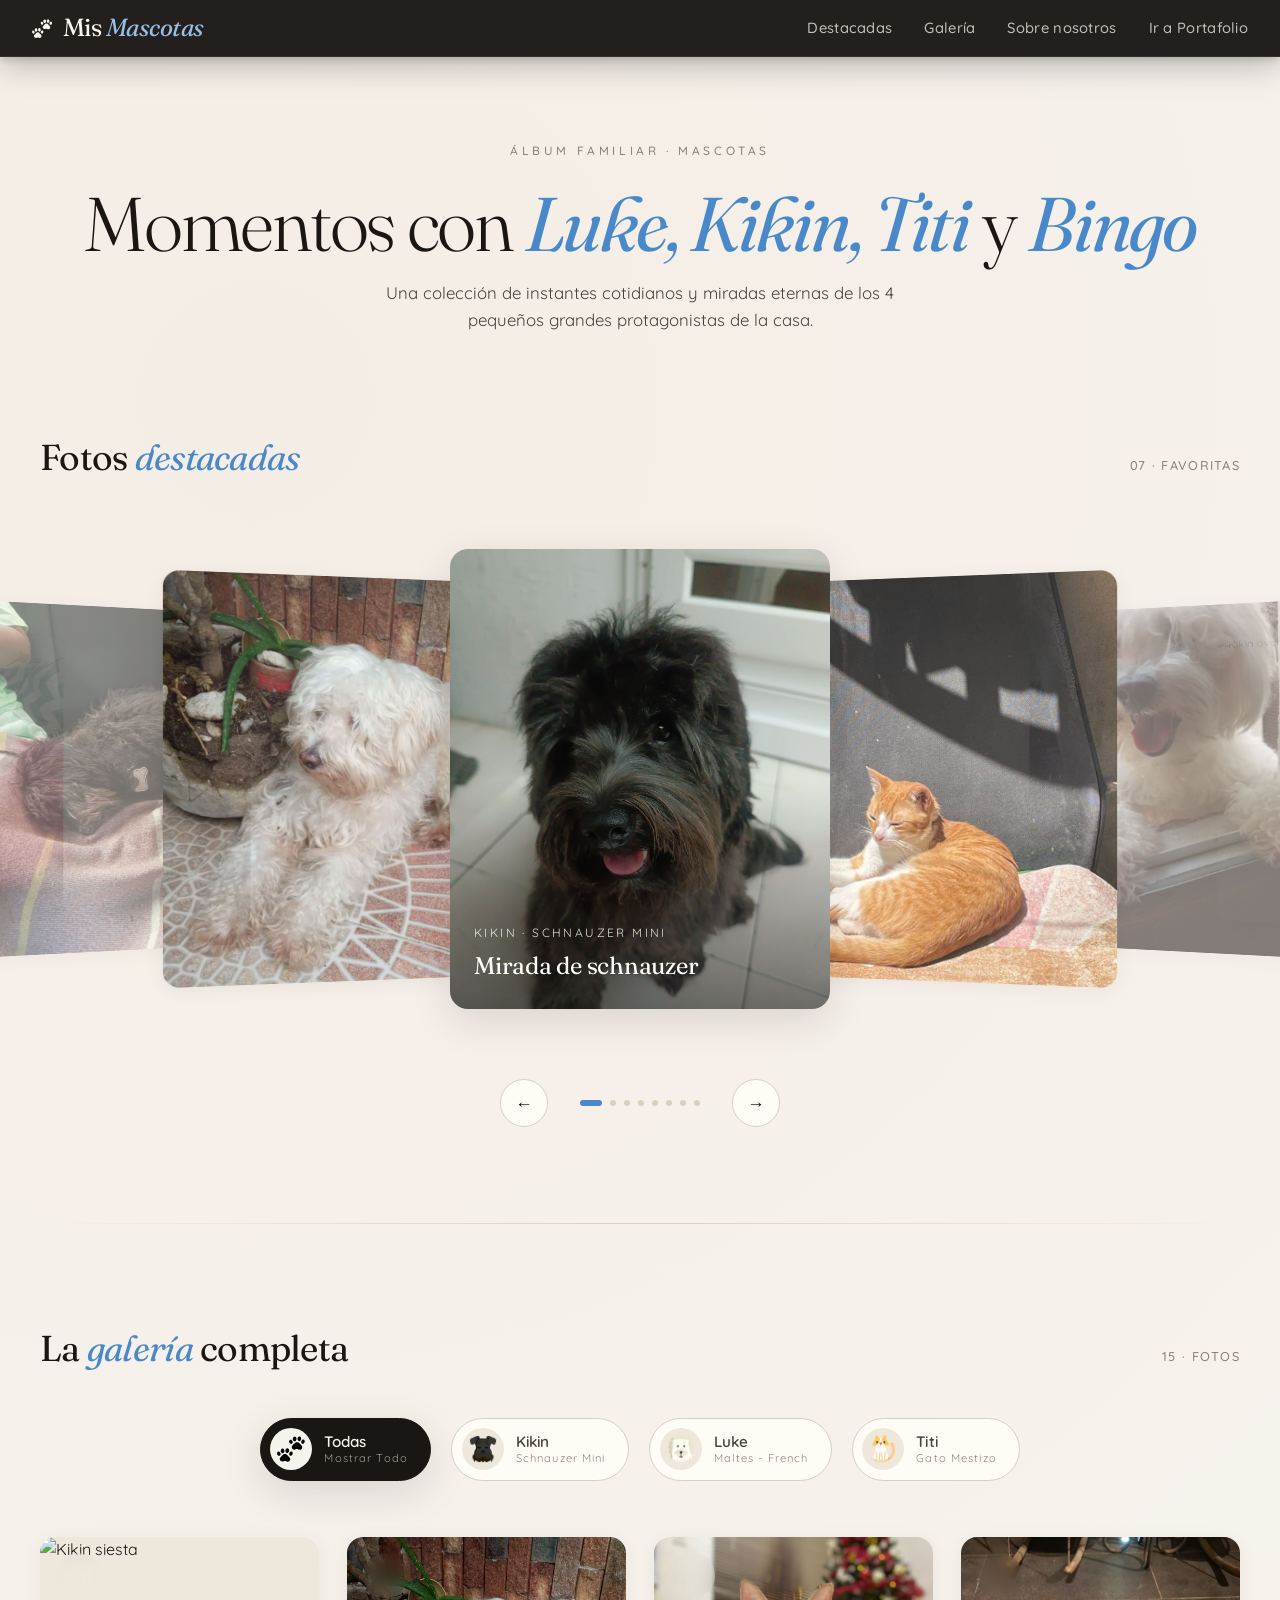
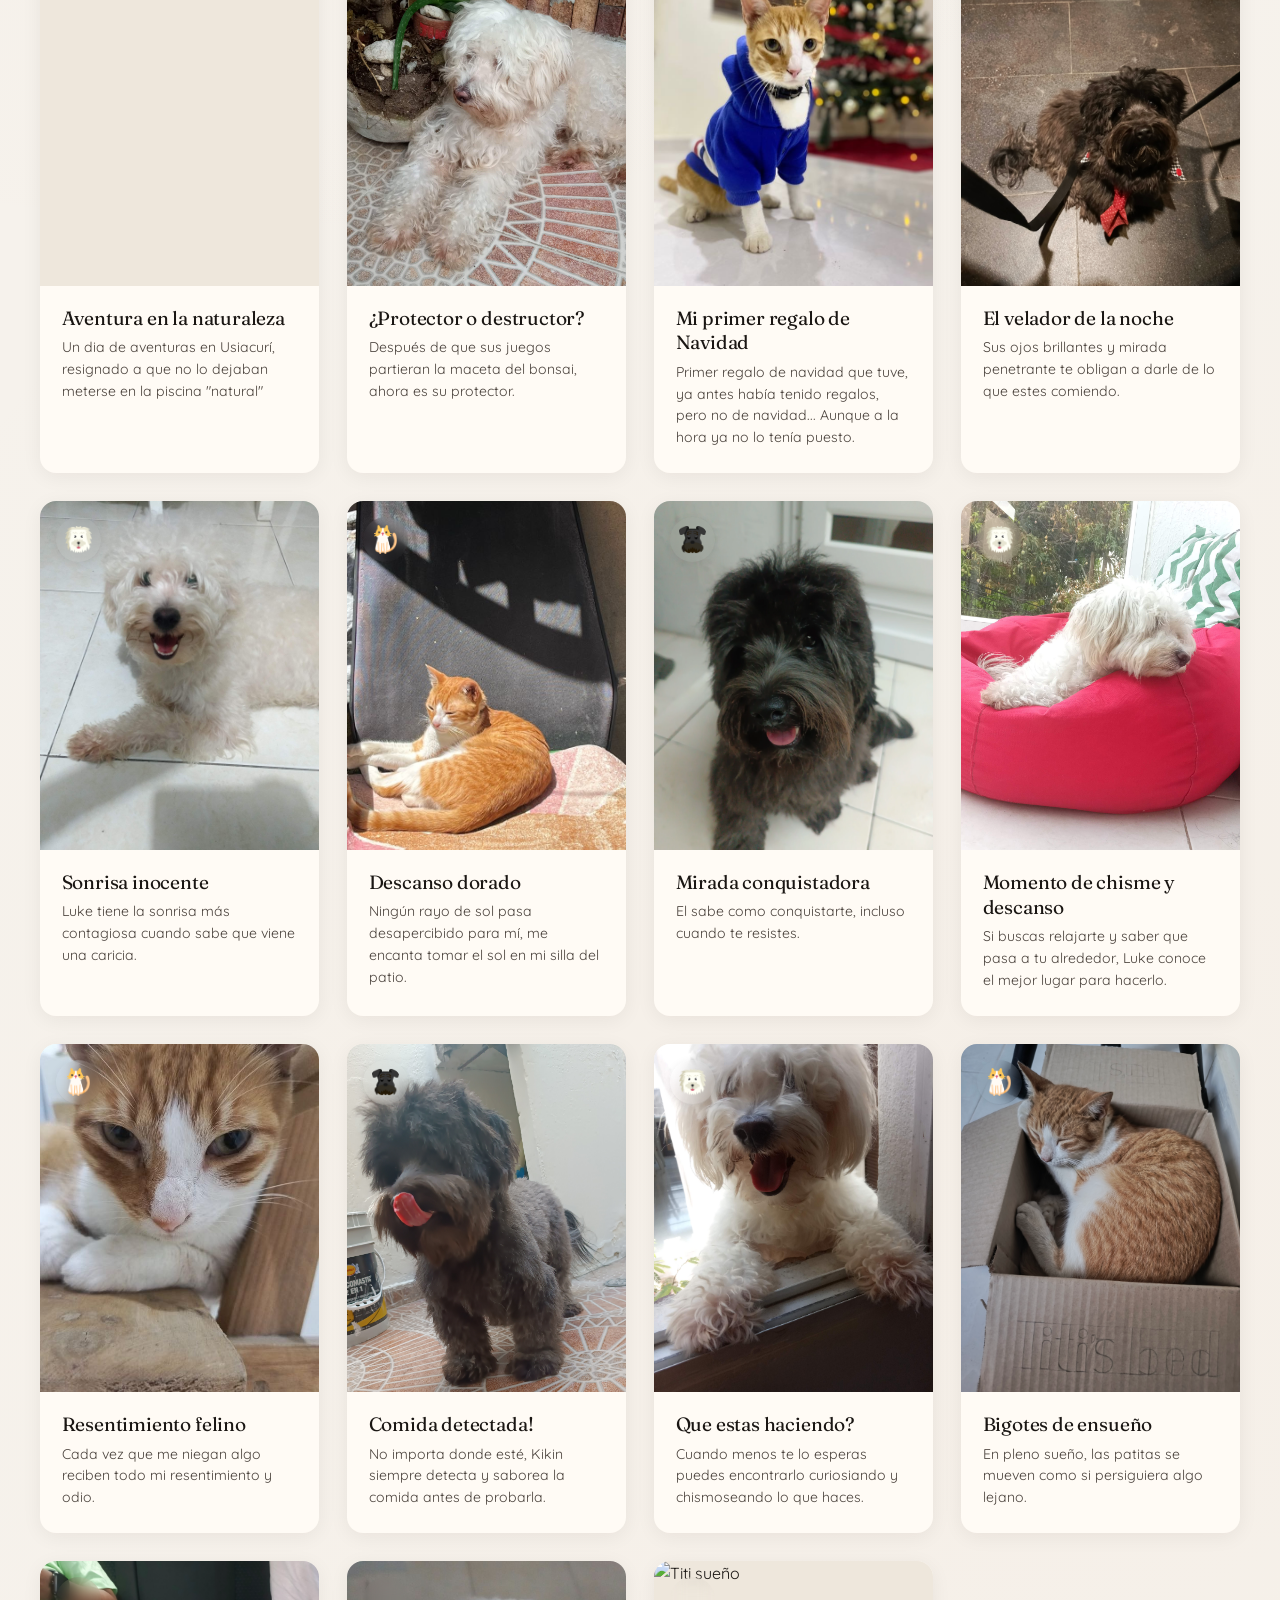
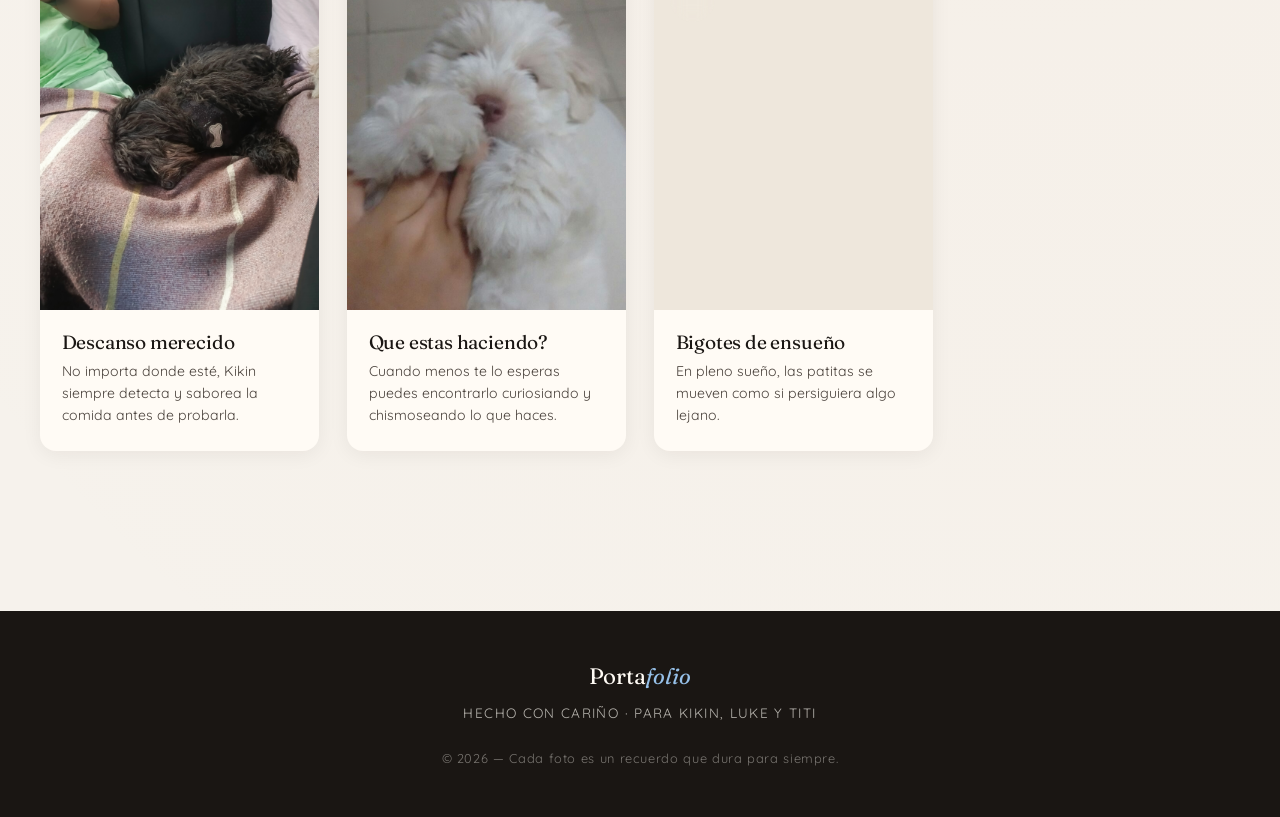
==== src/views/mascota.html @ 41801c75 "pagina mascotas completamente responsive. Imagenes innecesarias eliminadas. edicion titi.png" ====
<!DOCTYPE html>
<html lang="en">

<head>
    <meta charset="UTF-8">
    <meta name="viewport" content="width=device-width, initial-scale=1.0">
    <link rel="stylesheet" href="/src/css/mascota.css">
    <link href="https://fonts.googleapis.com/css2?family=Quicksand:wght@300;400;500;600;700&family=Fraunces:ital,opsz,wght@0,9..144,300;0,9..144,400;0,9..144,500;1,9..144,400&display=swap" rel="stylesheet">
    <title>Mis Mascotas</title>
</head>

<body>
    <!-- --------------- Header --------------- -->
    <header class="header">
        <div class="header-inner">
            <a href="#" class="logo">
                <svg class="header__icon" xmlns="http://www.w3.org/2000/svg" viewBox="10 20 495 470">
                    <g>
                        <linearGradient id="gradienteLogo" x1="0%" y1="100%" x2="100%" y2="0%">
                            <stop offset="0%" style="stop-color:#bf953f; stop-opacity:1" />
                            <stop offset="40%" style="stop-color:#fcf6ba; stop-opacity:1" />
                            <stop offset="70%" style="stop-color:#b38728; stop-opacity:1" />
                            <stop offset="100%" style="stop-color:r#fbf5b7; stop-opacity:1" />
                        </linearGradient>
                        <path
                            d="M 190.00 483.86 C186.98,483.36 179.10,480.40 172.50,477.29 C161.69,472.20 159.70,471.60 152.44,471.20 C144.53,470.78 144.10,470.88 130.03,476.49 C118.39,481.13 114.25,482.31 108.09,482.73 C94.16,483.68 81.50,478.64 72.14,468.43 C57.93,452.93 55.05,431.54 64.77,413.69 C68.47,406.88 113.64,360.08 121.50,354.90 C136.92,344.75 157.29,343.56 173.72,351.86 C182.05,356.07 183.37,357.29 210.70,386.37 C240.00,417.55 242.01,420.71 242.76,436.75 C243.15,444.95 242.87,447.53 241.03,452.95 C235.35,469.69 221.92,481.18 204.78,483.97 C197.71,485.11 197.58,485.11 190.00,483.86 ZM 38.22 376.93 C30.82,374.00 22.10,365.61 17.65,357.16 C8.10,338.99 9.14,319.02 20.20,307.96 C32.49,295.66 53.00,300.26 64.81,317.95 C70.77,326.88 73.15,333.98 73.75,344.60 C74.33,354.99 72.72,361.55 67.82,368.73 C61.63,377.80 49.15,381.26 38.22,376.93 ZM 244.79 376.86 C239.48,375.37 232.56,368.85 229.37,362.32 C226.08,355.59 225.01,343.07 226.97,334.13 C229.95,320.49 239.31,307.45 249.81,302.29 C254.31,300.08 256.86,299.51 262.00,299.54 C272.75,299.60 279.55,304.39 284.63,315.50 C293.61,335.11 283.33,365.33 264.56,374.52 C258.54,377.46 250.36,378.43 244.79,376.86 ZM 100.82 330.48 C94.25,328.37 85.80,320.38 82.01,312.67 C80.34,309.28 78.24,302.90 77.34,298.50 C73.32,278.83 82.16,256.75 97.21,248.82 C103.01,245.77 114.66,245.60 120.50,248.47 C133.02,254.64 142.00,271.56 142.00,289.00 C142.00,306.19 133.30,322.73 120.94,329.03 C115.47,331.82 106.92,332.44 100.82,330.48 ZM 180.28 325.45 C156.64,313.67 151.61,272.58 171.32,252.17 C188.65,234.21 213.58,242.58 222.24,269.25 C225.16,278.26 225.10,293.23 222.10,301.89 C217.95,313.87 210.53,322.79 201.62,326.51 C195.86,328.92 186.28,328.44 180.28,325.45 ZM 403.63 268.91 C399.97,268.37 393.21,265.89 385.63,262.31 L 373.50 256.57 L 363.50 256.55 C353.85,256.52 353.15,256.68 343.50,260.90 C331.21,266.29 325.14,267.97 317.96,267.99 C300.16,268.03 284.47,257.62 276.25,240.31 C272.95,233.37 272.51,231.49 272.17,223.01 C271.74,211.92 273.86,204.03 279.55,195.55 C281.42,192.77 294.10,179.17 307.72,165.32 C330.87,141.80 332.99,139.92 340.00,136.64 C357.08,128.64 374.56,129.53 390.83,139.24 C397.45,143.18 444.73,192.93 449.71,201.18 C457.72,214.46 457.95,232.13 450.31,246.17 C446.99,252.28 437.88,261.01 431.43,264.28 C422.62,268.75 413.17,270.32 403.63,268.91 ZM 251.19 161.85 C236.25,156.12 224.05,136.45 224.01,118.07 C223.97,93.65 241.98,79.61 261.51,88.84 C286.12,100.49 295.40,139.45 277.69,156.81 C270.40,163.96 261.22,165.71 251.19,161.85 ZM 457.79 161.86 C452.75,160.45 445.43,153.79 442.45,147.90 C441.10,145.24 439.51,139.78 438.92,135.78 C436.23,117.54 447.05,95.23 462.50,87.17 C469.79,83.37 479.64,83.41 486.22,87.27 C501.17,96.06 505.24,119.22 495.43,139.69 C487.50,156.23 471.42,165.70 457.79,161.86 ZM 314.22 115.53 C304.68,112.55 296.91,104.16 291.97,91.50 C289.99,86.43 289.63,83.72 289.65,74.00 C289.68,61.19 291.38,54.76 297.11,45.83 C308.14,28.63 328.49,26.14 342.25,40.30 C359.52,58.07 358.61,92.27 340.43,108.89 C332.27,116.34 323.75,118.51 314.22,115.53 ZM 393.50 110.64 C380.59,104.59 372.04,88.60 372.01,70.46 C371.97,40.16 394.56,19.72 416.33,30.37 C428.92,36.53 437.00,52.01 437.00,69.97 C437.00,84.44 433.48,94.34 425.16,103.29 C419.07,109.83 412.36,112.98 404.50,112.98 C400.30,112.98 397.00,112.28 393.50,110.64 Z" />
                    </g>
                </svg>
                <span>Mis <em>Mascotas</em></span>
            </a>
            <nav class="nav">
                <a href="#featured">Destacadas</a>
                <a href="#gallery">Galería</a>
                <a href="#about">Sobre nosotros</a>
                <a href="../../index.html">Ir a Portafolio</a>
            </nav>
            <button class="menu__toggle">
            ☰
            </button>
        </div>
    </header>

    <!-- --------------- Hero --------------- -->
    <section class="hero">
        <span class="hero-eyebrow">Álbum familiar · Mascotas</span>
        <h1>Momentos con <em>Luke, Kikin, Titi</em> y <em>Bingo</em></h1>
        <p>Una colección de instantes cotidianos y miradas eternas de los 4 pequeños grandes
            protagonistas de la casa.</p>
    </section>

    <!-- --------------- Carrusel --------------- -->
    <section class="featured" id="featured">
        <div class="section-header">
            <h2 class="section-title">Fotos <em>destacadas</em></h2>
            <span class="section-count">07 · FAVORITAS</span>
        </div>

        <div class="carousel-wrapper">
            <div class="carousel" id="carousel">
                <div class="carousel-item" data-index="0">
                    <img src="/public/imgs/Kikin_picaro.webp" alt="Kikin mirada">
                    <div class="carousel-caption">
                        <div class="carousel-caption-name">KIKIN · Schnauzer Mini</div>
                        <div class="carousel-caption-title">Mirada de schnauzer</div>
                    </div>
                </div>
                <div class="carousel-item" data-index="1">
                    <img src="/public/imgs/Titi_sol.jpg"
                        alt="Titi descanso al sol">
                    <div class="carousel-caption">
                        <div class="carousel-caption-name">TITI · Gato Mestizo</div>
                        <div class="carousel-caption-title">Descanso dorado</div>
                    </div>
                </div>
                <div class="carousel-item" data-index="2">
                    <img src="/public/imgs/Luke_ventana.jpg" alt="Luke brisa">
                    <div class="carousel-caption">
                        <div class="carousel-caption-name">LUKE · Maltes - French</div>
                        <div class="carousel-caption-title">Buenas ¿Que estás haciendo?</div>
                    </div>
                </div>
                <div class="carousel-item" data-index="3">
                    <img src="/public/imgs/Kikin_piscina.jpg" alt="Kikin aventurero">
                    <div class="carousel-caption">
                        <div class="carousel-caption-name">KIKIN · Schnauzer Mini</div>
                        <div class="carousel-caption-title">Corazón aventurero</div>
                    </div>
                </div>
                <div class="carousel-item" data-index="4">
                    <img src="/public/imgs/Titi_resentido.jpg"
                        alt="Titi resentido">
                    <div class="carousel-caption">
                        <div class="carousel-caption-name">TITI · Gato Mestizo</div>
                        <div class="carousel-caption-title">Miradas que matan</div>
                    </div>
                </div>
                <div class="carousel-item" data-index="5">
                    <img src="/public/imgs/Luke_puff_balcon.jpeg" alt="Luke nube">
                    <div class="carousel-caption">
                        <div class="carousel-caption-name">LUKE · Maltes - French</div>
                        <div class="carousel-caption-title">Nube blanca</div>
                    </div>
                </div>
                <div class="carousel-item" data-index="6">
                    <img src="/public/imgs/Kikin_cansado.jpg" alt="Kikin sofá">
                    <div class="carousel-caption">
                        <div class="carousel-caption-name">KIKIN · Schnauzer Mini</div>
                        <div class="carousel-caption-title">Descanso merecido</div>
                    </div>
                </div>
                <div class="carousel-item" data-index="7">
                    <img src="/public/imgs/Luke_bonsai.jpeg" alt="Luke Bonsai">
                    <div class="carousel-caption">
                        <div class="carousel-caption-name">LUKE · PERRO</div>
                        <div class="carousel-caption-title">¿Protector o destructor?</div>
                    </div>
                </div>
            </div>

            <div class="carousel-nav">
                <button class="carousel-btn" id="prevBtn" aria-label="Anterior">←</button>
                <div class="carousel-dots" id="dots"></div>
                <button class="carousel-btn" id="nextBtn" aria-label="Siguiente">→</button>
            </div>
        </div>
    </section>

    <div class="divider">
        <div class="divider-line"></div>
    </div>

    <!-- --------------- GALLERY --------------- -->
    <section class="gallery-section" id="gallery">

        <!-- --------------- Logica de filtrado con css --------------- -->
        <input type="radio" name="filter" id="filter-all" class="filter-radio" checked>
        <input type="radio" name="filter" id="filter-kikin" class="filter-radio">
        <input type="radio" name="filter" id="filter-luke" class="filter-radio">
        <input type="radio" name="filter" id="filter-titi" class="filter-radio">

        <div class="section-header">
            <h2 class="section-title">La <em>galería</em> completa</h2>
            <span class="section-count">15 · FOTOS</span>
        </div>

        <!-- --------------- Filtros --------------- -->
        <div class="filters">
            <label class="filter-btn" for="filter-all">
                <div class="filter-icon-wrap"><img src="/public/icons/paws_pets.svg" alt=""></div>
                <div class="filter-label">
                    <span class="filter-name">Todas</span>
                    <span class="filter-count">Mostrar Todo</span>
                </div>
            </label>
            <label class="filter-btn" for="filter-kikin">
                <div class="filter-icon-wrap"><img src="/public/icons/Kikin.png" alt="Kikin"></div>
                <div class="filter-label">
                    <span class="filter-name">Kikin</span>
                    <span class="filter-count">Schnauzer Mini</span>
                </div>
            </label>
            <label class="filter-btn" for="filter-luke">
                <div class="filter-icon-wrap"><img src="/public/icons/Luke.png" alt="Luke"></div>
                <div class="filter-label">
                    <span class="filter-name">Luke</span>
                    <span class="filter-count">Maltes - French</span>
                </div>
            </label>
            <label class="filter-btn" for="filter-titi">
                <div class="filter-icon-wrap"><img src="/public/icons/Titi.png" alt="Titi"></div>
                <div class="filter-label">
                    <span class="filter-name">Titi</span>
                    <span class="filter-count">Gato Mestizo</span>
                </div>
            </label>
        </div>

        <!-- --------------- Grid de galeria --------------- -->
        <div class="gallery">

            <article class="photo-card" data-pet="kikin">
                <div class="photo-media">
                    <img src="/public/imgs/Kikin_piscina.jpg"
                        alt="Kikin siesta" loading="lazy">
                    <div class="photo-tag">
                        <div class="photo-tag-icon"><img src="/public/icons/Kikin.png" alt=""></div>
                    </div>
                </div>
                <div class="photo-info">
                    <h3 class="photo-title">Aventura en la naturaleza</h3>
                    <p class="photo-desc">Un dia de aventuras en Usiacurí, resignado a que no lo dejaban meterse en la piscina "natural"</p>
                </div>
            </article>

            <article class="photo-card" data-pet="luke">
                <div class="photo-media">
                    <img src="/public/imgs/Luke_bonsai.jpeg"
                        alt="Luke paseo" loading="lazy">
                    <div class="photo-tag">
                        <div class="photo-tag-icon"><img src="/public/icons/Luke.png" alt=""></div>
                    </div>
                </div>
                <div class="photo-info">
                    <h3 class="photo-title">¿Protector o destructor?</h3>
                    <p class="photo-desc">Después de que sus juegos partieran la maceta del bonsai, ahora es su protector.</p>
                </div>
            </article>

            <article class="photo-card" data-pet="titi">
                <div class="photo-media">
                    <img src="/public/imgs/Titi_Navidad.jpg"
                        alt="Titi ventana" loading="lazy">
                    <div class="photo-tag">
                        <div class="photo-tag-icon"><img src="/public/icons/Titi.png" alt=""></div>

                    </div>
                </div>
                <div class="photo-info">
                    <h3 class="photo-title">Mi primer regalo de Navidad</h3>
                    <p class="photo-desc">Primer regalo de navidad que tuve, ya antes había tenido regalos, pero no de navidad... Aunque a la hora ya no lo tenía puesto.</p>
                </div>
            </article>

            <article class="photo-card" data-pet="kikin">
                <div class="photo-media">
                    <img src="/public/imgs/Kikin_velando.jpg"
                        alt="Kikin cazador" loading="lazy">
                    <div class="photo-tag">
                        <div class="photo-tag-icon"><img src="/public/icons/Kikin.png" alt=""></div>
                    </div>
                </div>
                <div class="photo-info">
                    <h3 class="photo-title">El velador de la noche</h3>
                    <p class="photo-desc">Sus ojos brillantes y mirada penetrante te obligan a darle de lo que estes comiendo.</p>
                </div>
            </article>

            <article class="photo-card" data-pet="luke">
                <div class="photo-media">
                    <img src="/public/imgs/Luke_sonriendo.jpg"
                        alt="Luke sonrisa" loading="lazy">
                    <div class="photo-tag">
                        <div class="photo-tag-icon"><img src="/public/icons/Luke.png" alt=""></div>
                    </div>
                </div>
                <div class="photo-info">
                    <h3 class="photo-title">Sonrisa inocente</h3>
                    <p class="photo-desc">Luke tiene la sonrisa más contagiosa cuando sabe que viene una caricia.</p>
                </div>
            </article>

            <article class="photo-card" data-pet="titi">
                <div class="photo-media">
                    <img src="/public/imgs/Titi_sol.jpg"
                        alt="Titi sol" loading="lazy">
                    <div class="photo-tag">
                        <div class="photo-tag-icon"><img src="/public/icons/Titi.png" alt=""></div>
                    </div>
                </div>
                <div class="photo-info">
                    <h3 class="photo-title">Descanso dorado</h3>
                    <p class="photo-desc">Ningún rayo de sol pasa desapercibido para mí, me encanta tomar el sol en mi silla del patio.</p>
                </div>
            </article>

            <article class="photo-card" data-pet="kikin">
                <div class="photo-media">
                    <img src="/public/imgs/Kikin_picaro.webp"
                        alt="Kikin mirada" loading="lazy">
                    <div class="photo-tag">
                        <div class="photo-tag-icon"><img src="/public/icons/Kikin.png" alt=""></div>
                    </div>
                </div>
                <div class="photo-info">
                    <h3 class="photo-title">Mirada conquistadora</h3>
                    <p class="photo-desc">El sabe como conquistarte, incluso cuando te resistes.</p>
                </div>
            </article>

            <article class="photo-card" data-pet="luke">
                <div class="photo-media">
                    <img src="/public/imgs/Luke_puff_balcon.jpeg"
                        alt="Luke bosque" loading="lazy">
                    <div class="photo-tag">
                        <div class="photo-tag-icon"><img src="/public/icons/Luke.png" alt=""></div>
                    </div>
                </div>
                <div class="photo-info">
                    <h3 class="photo-title">Momento de chisme y descanso</h3>
                    <p class="photo-desc">Si buscas relajarte y saber que pasa a tu alrededor, Luke conoce el mejor lugar para hacerlo.</p>
                </div>
            </article>

            <article class="photo-card" data-pet="titi">
                <div class="photo-media">
                    <img src="/public/imgs/Titi_resentido.jpg"
                        alt="Titi curiosa" loading="lazy">
                    <div class="photo-tag">
                        <div class="photo-tag-icon"><img src="/public/icons/Titi.png" alt=""></div>
                    </div>
                </div>
                <div class="photo-info">
                    <h3 class="photo-title">Resentimiento felino</h3>
                    <p class="photo-desc">Cada vez que me niegan algo reciben todo mi resentimiento y odio.</p>
                </div>
            </article>

            <article class="photo-card" data-pet="kikin">
                <div class="photo-media">
                    <img src="/public/imgs/Kikin_saboreando.jpeg"
                        alt="Kikin fiel" loading="lazy">
                    <div class="photo-tag">
                        <div class="photo-tag-icon"><img src="/public/icons/Kikin.png" alt=""></div>
                    </div>
                </div>
                <div class="photo-info">
                    <h3 class="photo-title">Comida detectada!</h3>
                    <p class="photo-desc">No importa donde esté, Kikin siempre detecta y saborea la comida antes de probarla.</p>
                </div>
            </article>

            <article class="photo-card" data-pet="luke">
                <div class="photo-media">
                    <img src="/public/imgs/Luke_ventana.jpg"
                        alt="Luke corazón" loading="lazy">
                    <div class="photo-tag">
                        <div class="photo-tag-icon"><img src="/public/icons/Luke.png" alt=""></div>
                    </div>
                </div>
                <div class="photo-info">
                    <h3 class="photo-title">Que estas haciendo?</h3>
                    <p class="photo-desc">Cuando menos te lo esperas puedes encontrarlo curiosiando y chismoseando lo que haces.</p>
                </div>
            </article>

            <article class="photo-card" data-pet="titi">
                <div class="photo-media">
                    <img src="/public/imgs/Titi_camabox.jpg"
                        alt="Titi sueño" loading="lazy">
                    <div class="photo-tag">
                        <div class="photo-tag-icon"><img src="/public/icons/Titi.png" alt=""></div>
                    </div>
                </div>
                <div class="photo-info">
                    <h3 class="photo-title">Bigotes de ensueño</h3>
                    <p class="photo-desc">En pleno sueño, las patitas se mueven como si persiguiera algo lejano.</p>
                </div>
            </article>

            <article class="photo-card" data-pet="kikin">
                <div class="photo-media">
                    <img src="/public/imgs/Kikin_cansado.jpg"
                        alt="Kikin fiel" loading="lazy">
                    <div class="photo-tag">
                        <div class="photo-tag-icon"><img src="/public/icons/Kikin.png" alt=""></div>
                    </div>
                </div>
                <div class="photo-info">
                    <h3 class="photo-title">Descanso merecido</h3>
                    <p class="photo-desc">No importa donde esté, Kikin siempre detecta y saborea la comida antes de probarla.</p>
                </div>
            </article>

            <article class="photo-card" data-pet="luke">
                <div class="photo-media">
                    <img src="/public/imgs/Luke_recien_llegado.jpg"
                        alt="Luke corazón" loading="lazy">
                    <div class="photo-tag">
                        <div class="photo-tag-icon"><img src="/public/icons/Luke.png" alt=""></div>
                    </div>
                </div>
                <div class="photo-info">
                    <h3 class="photo-title">Que estas haciendo?</h3>
                    <p class="photo-desc">Cuando menos te lo esperas puedes encontrarlo curiosiando y chismoseando lo que haces.</p>
                </div>
            </article>

            <article class="photo-card" data-pet="titi">
                <div class="photo-media">
                    <img src="/public/imgs/Titi_alien.heif"
                        alt="Titi sueño" loading="lazy">
                    <div class="photo-tag">
                        <div class="photo-tag-icon"><img src="/public/icons/Titi.png" alt=""></div>
                    </div>
                </div>
                <div class="photo-info">
                    <h3 class="photo-title">Bigotes de ensueño</h3>
                    <p class="photo-desc">En pleno sueño, las patitas se mueven como si persiguiera algo lejano.</p>
                </div>
            </article>
        </div>
    </section>

    <!-- FOOTER -->
    <footer class="footer">
        <div class="footer-content">
            <div class="footer-logo"> <a href="../../index.html"> Porta<em>folio</em></a></div>
            <div class="footer-tag">HECHO CON CARIÑO · PARA KIKIN, LUKE Y TITI</div>
            <div class="footer-copy">© 2026 — Cada foto es un recuerdo que dura para siempre.</div>
        </div>
    </footer>
<script type="module" src="/src/js/carrusel.js"></script>
</body>

</html>
---- src/css/mascota.css ----
/* ============================================
   RESET & BASE
   ============================================ */
*,
*::before,
*::after {
    margin: 0;
    padding: 0;
    box-sizing: border-box;
}

html {
    scroll-behavior: smooth;
}

:root {
    /* Backgrounds */
    --bkgd: #f6f2ec;
    --bkgd-soft: #eee7dc;
    --card: #fffbf5;

    /* Typography */
    --font-color: #1a1613;
    --font-color-soft: #4a423c;
    --muted: #8a7f74;

    /* Accent */
    --accent: #4a89c9;
    --accent-soft: #96c0e8;

    /* Borders & shadows */
    --line: #d9cfc0;
    --shadow-soft: 0 4px 20px rgba(26, 22, 19, 0.06);
    --shadow-hover: 0 12px 40px rgba(26, 22, 19, 0.12);

    /* Spacing (escala responsive) */
    --section-padding-x: 1.25rem;
    --section-max-width: 1400px;
}

body {
    font-family: 'Quicksand', sans-serif;
    background: var(--bkgd);
    color: var(--font-color);
    line-height: 1.6;
    overflow-x: hidden;
    background-image:
        radial-gradient(circle at 20% 10%, rgba(201, 123, 74, 0.04) 0%, transparent 40%),
        radial-gradient(circle at 80% 70%, rgba(232, 184, 150, 0.05) 0%, transparent 45%);
}

/* ============================================
   HEADER — Mobile base
   ============================================ */
.header {
    position: sticky;
    top: 0;
    z-index: 100;
    background: rgba(18, 15, 13, 0.925);
    backdrop-filter: blur(20px) saturate(180%);
    -webkit-backdrop-filter: blur(20px) saturate(180%);
    border-bottom: 1px solid rgba(255, 255, 255, 0.08);
    box-shadow:
        0 8px 32px rgba(0, 0, 0, 0.25),
        0 2px 8px rgba(0, 0, 0, 0.15);
}

.header-inner {
    max-width: 1800px;
    margin: 0 auto;
    padding: 0.75rem var(--section-padding-x);
    display: flex;
    align-items: center;
    justify-content: space-between;
    gap: 1rem;
}

.logo {
    display: flex;
    align-items: center;
    gap: 0.65rem;
    color: #faf6f0;
    font-family: 'Fraunces', serif;
    font-weight: 400;
    font-size: 1.35rem;
    letter-spacing: -0.02em;
    text-decoration: none;
}

.logo em {
    font-style: italic;
    color: var(--accent-soft);
}

.header__icon {
    width: auto;
    height: 1.2rem;
    margin-top: 0.1rem;
    fill: #faf6f0;
    transition: fill 0.3s ease;
}

.header__icon:hover {
    fill: url(#gradienteLogo);
}

/* Nav — oculto en móvil */
.nav {
    display: none;
    gap: 2rem;
    align-items: center;
}

.nav a {
    color: rgba(250, 246, 240, 0.75);
    text-decoration: none;
    font-size: 0.92rem;
    font-weight: 500;
    letter-spacing: 0.02em;
    transition: color 0.3s ease;
    position: relative;
}

.nav a:hover {
    color: #faf6f0;
}

.nav a::after {
    content: '';
    position: absolute;
    bottom: -6px;
    left: 0;
    width: 0;
    height: 1px;
    background: var(--accent-soft);
    transition: width 0.3s ease;
}

.nav a:hover::after {
    width: 100%;
}

/* Hamburguesa — visible en móvil */
.menu__toggle {
    font-size: 1.5rem;
    background: none;
    border: none;
    color: rgba(250, 246, 240, 0.75);
    cursor: pointer;
    transition: color 0.3s ease, transform 0.3s ease;
}

.menu__toggle:hover {
    color: #faf6f0;
    transform: scale(1.1);
}

/* ============================================
   HERO — Mobile base
   ============================================ */
.hero {
    max-width: var(--section-max-width);
    margin: 0 auto;
    padding: 3rem var(--section-padding-x) 2rem;
    text-align: center;
}

.hero-eyebrow {
    display: inline-block;
    font-size: 0.7rem;
    letter-spacing: 0.3em;
    text-transform: uppercase;
    color: var(--muted);
    margin-bottom: 1.25rem;
    font-weight: 500;
}

.hero h1 {
    font-family: 'Fraunces', serif;
    font-weight: 300;
    font-size: clamp(2rem, 6vw, 4.75rem);
    line-height: 1.05;
    letter-spacing: -0.03em;
    margin-bottom: 1rem;
    color: var(--font-color);
}

.hero h1 em {
    font-style: italic;
    color: var(--accent);
    font-weight: 400;
}

.hero p {
    font-size: 0.95rem;
    color: var(--font-color-soft);
    max-width: 560px;
    margin: 0 auto;
    font-weight: 400;
}

/* ============================================
   SECTION HEADERS
   ============================================ */
.section-header {
    max-width: var(--section-max-width);
    margin: 0 auto 2rem;
    padding: 0 var(--section-padding-x);
    display: flex;
    align-items: baseline;
    justify-content: space-between;
    gap: 1rem;
    flex-wrap: wrap;
}

.section-title {
    font-family: 'Fraunces', serif;
    font-weight: 400;
    font-size: clamp(1.4rem, 3vw, 2.25rem);
    letter-spacing: -0.02em;
    color: var(--font-color);
}

.section-title em {
    font-style: italic;
    color: var(--accent);
}

.section-count {
    font-size: 0.8rem;
    color: var(--muted);
    letter-spacing: 0.1em;
    font-weight: 500;
}

/* ============================================
   DIVIDER
   ============================================ */
.divider {
    max-width: var(--section-max-width);
    margin: 2rem auto;
    padding: 0 var(--section-padding-x);
}

.divider-line {
    height: 1px;
    background: linear-gradient(to right, transparent, var(--line), transparent);
}

/* ============================================
   CAROUSEL — Mobile base
   ============================================ */
.featured {
    padding: 2rem 0 3rem;
    position: relative;
    overflow: hidden;
}

.carousel-wrapper {
    position: relative;
    max-width: var(--section-max-width);
    margin: 0 auto;
    padding: 0 var(--section-padding-x);
}

.carousel {
    position: relative;
    height: 360px;
    display: flex;
    align-items: center;
    justify-content: center;
    perspective: 1000px;
}

.carousel-item {
    position: absolute;
    width: 240px;
    height: 310px;
    border-radius: 14px;
    overflow: hidden;
    transition: all 0.7s cubic-bezier(0.23, 1, 0.32, 1);
    cursor: pointer;
    box-shadow: var(--shadow-soft);
    background: var(--card);
}

.carousel-item img {
    width: 100%;
    height: 100%;
    object-fit: cover;
    display: block;
}

/* Overlay gradient */
.carousel-item::after {
    content: '';
    position: absolute;
    inset: 0;
    background: linear-gradient(to top, rgba(0, 0, 0, 0.55) 0%, rgba(0, 0, 0, 0) 50%);
    opacity: 0;
    transition: opacity 0.5s ease;
}

.carousel-item.active::after {
    opacity: 1;
}

/* Caption */
.carousel-caption {
    position: absolute;
    bottom: 1.25rem;
    left: 1.25rem;
    right: 1.25rem;
    color: white;
    z-index: 2;
    opacity: 0;
    transform: translateY(10px);
    transition: all 0.5s ease 0.2s;
}

.carousel-item.active .carousel-caption {
    opacity: 1;
    transform: translateY(0);
}

.carousel-caption-name {
    font-size: 0.65rem;
    letter-spacing: 0.2em;
    text-transform: uppercase;
    opacity: 0.85;
    margin-bottom: 0.25rem;
}

.carousel-caption-title {
    font-family: 'Fraunces', serif;
    font-size: 1.15rem;
    font-weight: 400;
    letter-spacing: -0.01em;
}

/* ============================================
   CAROUSEL POSITIONS — Mobile (pequeño)
   Solo mostramos center + 1 a cada lado
   ============================================ */
.carousel-item.pos-center {
    transform: translateX(0) scale(1) rotateY(0deg);
    z-index: 5;
    opacity: 1;
    box-shadow: var(--shadow-hover);
}

.carousel-item.pos-right-1 {
    transform: translateX(160px) scale(0.82) rotateY(-12deg);
    z-index: 4;
    opacity: 0.7;
}

.carousel-item.pos-left-1 {
    transform: translateX(-160px) scale(0.82) rotateY(12deg);
    z-index: 4;
    opacity: 0.7;
}

/* Ocultar el resto en móvil */
.carousel-item.pos-right-2,
.carousel-item.pos-right-3,
.carousel-item.pos-left-2,
.carousel-item.pos-left-3 {
    transform: translateX(0) scale(0.6);
    opacity: 0;
    z-index: 1;
    pointer-events: none;
}

.carousel-item.pos-hidden {
    transform: translateX(0) scale(0.5);
    opacity: 0;
    z-index: 1;
    pointer-events: none;
}

/* ============================================
   CAROUSEL NAV
   ============================================ */
.carousel-nav {
    display: flex;
    justify-content: center;
    align-items: center;
    gap: 0.75rem;
    margin-top: 2rem;
}

.carousel-btn {
    width: 42px;
    height: 42px;
    border-radius: 50%;
    border: 1px solid var(--line);
    background: var(--card);
    color: var(--font-color);
    cursor: pointer;
    display: flex;
    align-items: center;
    justify-content: center;
    transition: all 0.3s ease;
    font-size: 1rem;
    font-family: inherit;
}

.carousel-btn:hover {
    background: var(--font-color);
    color: var(--bkgd);
    transform: translateY(-2px);
    box-shadow: var(--shadow-soft);
}

.carousel-dots {
    display: flex;
    gap: 0.4rem;
    align-items: center;
    padding: 0 0.5rem;
}

.dot {
    width: 6px;
    height: 6px;
    border-radius: 50%;
    background: var(--line);
    transition: all 0.3s ease;
    cursor: pointer;
    border: none;
    padding: 0;
}

.dot.active {
    background: var(--accent);
    width: 22px;
    border-radius: 3px;
}

/* ============================================
   GALLERY SECTION — Mobile base
   ============================================ */
.gallery-section {
    padding: 3rem 0 4rem;
}

/* Radio inputs ocultos (filtro CSS-only) */
.filter-radio {
    position: absolute;
    opacity: 0;
    pointer-events: none;
}

/* ============================================
   FILTERS — Mobile base
   ============================================ */
.filters {
    display: flex;
    justify-content: center;
    gap: 0.65rem;
    margin: 2rem auto 2.5rem;
    flex-wrap: wrap;
    padding: 0 var(--section-padding-x);
}

.filter-btn {
    background: var(--card);
    border: 1px solid var(--line);
    border-radius: 100px;
    padding: 0.45rem 1rem 0.45rem 0.45rem;
    display: flex;
    align-items: center;
    gap: 0.6rem;
    cursor: pointer;
    transition: all 0.35s cubic-bezier(0.23, 1, 0.32, 1);
    font-family: 'Quicksand', sans-serif;
    color: var(--font-color-soft);
    user-select: none;
}

.filter-btn:hover {
    transform: translateY(-2px);
    box-shadow: var(--shadow-soft);
    border-color: var(--accent-soft);
}

/* Estado activo via :checked */
#filter-all:checked ~ .filters label[for="filter-all"],
#filter-kikin:checked ~ .filters label[for="filter-kikin"],
#filter-luke:checked ~ .filters label[for="filter-luke"],
#filter-titi:checked ~ .filters label[for="filter-titi"] {
    background: var(--font-color);
    border-color: var(--font-color);
    color: var(--bkgd);
    box-shadow: var(--shadow-hover);
}

#filter-all:checked ~ .filters label[for="filter-all"] .filter-icon-wrap,
#filter-kikin:checked ~ .filters label[for="filter-kikin"] .filter-icon-wrap,
#filter-luke:checked ~ .filters label[for="filter-luke"] .filter-icon-wrap,
#filter-titi:checked ~ .filters label[for="filter-titi"] .filter-icon-wrap {
    background: var(--bkgd);
}

.filter-icon-wrap {
    width: 36px;
    height: 36px;
    border-radius: 50%;
    background: var(--bkgd-soft);
    display: flex;
    align-items: center;
    justify-content: center;
    transition: all 0.3s ease;
    overflow: hidden;
    flex-shrink: 0;
}

.filter-icon-wrap img {
    width: 24px;
    height: 24px;
    object-fit: contain;
}

.filter-label {
    display: flex;
    flex-direction: column;
    align-items: flex-start;
    line-height: 1.1;
}

.filter-name {
    font-weight: 600;
    font-size: 0.85rem;
    letter-spacing: 0.01em;
}

.filter-count {
    font-size: 0.65rem;
    opacity: 0.6;
    letter-spacing: 0.1em;
    margin-top: 2px;
}

/* ============================================
   GALLERY GRID — Mobile base (1 columna)
   ============================================ */
.gallery {
    max-width: var(--section-max-width);
    margin: 0 auto;
    padding: 0 var(--section-padding-x);
    display: grid;
    /* grid-template-columns: 1fr; */
    grid-template-columns: repeat(2, 1fr);
    gap: 1.25rem;
}

.photo-card {
    background: var(--card);
    border-radius: 16px;
    overflow: hidden;
    box-shadow: var(--shadow-soft);
    transition:
        transform 0.5s cubic-bezier(0.23, 1, 0.32, 1),
        box-shadow 0.5s cubic-bezier(0.23, 1, 0.32, 1),
        opacity 0.4s ease;
    display: flex;
    flex-direction: column;
    opacity: 1;
}

/* CSS-only filter */
.gallery-section:has(#filter-kikin:checked) .photo-card:not([data-pet="kikin"]),
.gallery-section:has(#filter-luke:checked) .photo-card:not([data-pet="luke"]),
.gallery-section:has(#filter-titi:checked) .photo-card:not([data-pet="titi"]) {
    display: none;
}

.photo-card:hover {
    transform: translateY(-6px);
    box-shadow: var(--shadow-hover);
}

.photo-media {
    position: relative;
    aspect-ratio: 4 / 5;
    overflow: hidden;
    background: var(--bkgd-soft);
}

.photo-media img {
    width: 100%;
    height: 100%;
    object-fit: cover;
    transition: transform 0.8s cubic-bezier(0.23, 1, 0.32, 1);
}

.photo-card:hover .photo-media img {
    transform: scale(1.04);
}

.photo-tag {
    position: absolute;
    top: 0.85rem;
    left: 0.85rem;
    background: none;
    /* background: rgba(255, 251, 245, 0.5); */
    backdrop-filter: blur(8px);
    border-radius: 100px;
    padding: 0.3rem;
    display: flex;
    align-items: center;
    justify-items:center;
    gap: 0.4rem;
    font-size: 0.75rem;
    font-weight: 600;
    color: var(--font-color);
    letter-spacing: 0.02em;
    box-shadow: 0 2px 8px rgba(0, 0, 0, 0.08);
}

.photo-tag-icon {
    width: 1.8rem;
    height: 1.8rem;
    border-radius: 50%;
    /* background: var(--bkgd-soft); */
    display: flex;
    align-items: center;
    justify-content: center;
    overflow: hidden;
}

.photo-tag-icon img {
    width: 90%;
    height: 90%;
    object-fit: contain;
}

.photo-info {
    padding: 1.1rem 1.15rem 1.25rem;
    /* text-align: justify; */
}

.photo-title {
    font-family: 'Fraunces', serif;
    font-weight: 400;
    font-size: 1.1rem;
    letter-spacing: -0.01em;
    color: var(--font-color);
    margin-bottom: 0.4rem;
    line-height: 1.3;
}

.photo-desc {
    font-size: 0.85rem;
    color: var(--font-color-soft);
    line-height: 1.55;
    font-weight: 400;
}

/* ============================================
   FOOTER
   ============================================ */
.footer {
    background: var(--font-color);
    color: rgba(250, 246, 240, 0.7);
    padding: 2.5rem var(--section-padding-x);
    text-align: center;
    margin-top: 3rem;
}

.footer-content {
    max-width: var(--section-max-width);
    margin: 0 auto;
}

.footer-logo {
    font-family: 'Fraunces', serif;
    font-size: 1.3rem;
    color: #faf6f0;
    margin-bottom: 0.5rem;
}

.footer-logo a {
    color: #fffbf5;
    text-decoration: none;
}

.footer-logo em {
    color: var(--accent-soft);
    font-style: italic;
}

.footer-tag {
    font-size: 0.8rem;
    letter-spacing: 0.1em;
    margin-bottom: 1.25rem;
}

.footer-copy {
    font-size: 0.75rem;
    letter-spacing: 0.05em;
    opacity: 0.6;
}

/* ============================================
   BREAKPOINTS — Mobile first (min-width)
   
   sm  → 480px   (móviles grandes)
   md  → 640px   (tablets pequeñas)
   lg  → 768px   (tablets)
   xl  → 1024px  (desktop)
   2xl → 1280px  (desktop grande)
   3xl → 1536px  (pantallas amplias)
   ============================================ */

/* ---------- sm: 480px ---------- */
@media (min-width: 480px) {
    .gallery {
        grid-template-columns: repeat(2, 1fr);
    }

    .carousel-item {
        width: 260px;
        height: 340px;
    }

    .carousel-item.pos-right-1 {
        transform: translateX(180px) scale(0.85) rotateY(-12deg);
    }

    .carousel-item.pos-left-1 {
        transform: translateX(-180px) scale(0.85) rotateY(12deg);
    }

    .filters {
        gap: 0.75rem;
    }
}

/* ---------- md: 640px ---------- */
@media (min-width: 640px) {
    :root {
        --section-padding-x: 1.75rem;
    }

    .carousel {
        height: 400px;
        perspective: 1200px;
    }

    .carousel-item {
        width: 300px;
        height: 380px;
        border-radius: 16px;
    }

    .carousel-item.pos-right-1 {
        transform: translateX(220px) scale(0.86) rotateY(-14deg);
        opacity: 0.8;
    }

    .carousel-item.pos-left-1 {
        transform: translateX(-220px) scale(0.86) rotateY(14deg);
        opacity: 0.8;
    }

    /* Mostramos segundo nivel */
    .carousel-item.pos-right-2 {
        transform: translateX(380px) scale(0.7) rotateY(-20deg);
        opacity: 0.4;
        z-index: 3;
        pointer-events: auto;
    }

    .carousel-item.pos-left-2 {
        transform: translateX(-380px) scale(0.7) rotateY(20deg);
        opacity: 0.4;
        z-index: 3;
        pointer-events: auto;
    }

    .carousel-caption-name {
        font-size: 0.7rem;
    }

    .carousel-caption-title {
        font-size: 1.3rem;
    }

    .hero {
        padding: 4rem var(--section-padding-x) 2.5rem;
    }

    .hero p {
        font-size: 1rem;
    }

    .filter-btn {
        padding: 0.5rem 1.2rem 0.5rem 0.5rem;
        gap: 0.7rem;
    }

    .filter-icon-wrap {
        width: 40px;
        height: 40px;
    }

    .filter-icon-wrap img {
        width: 26px;
        height: 26px;
    }

    .filter-name {
        font-size: 0.9rem;
    }

    .filter-count {
        font-size: 0.68rem;
    }

    .photo-info {
        padding: 1.2rem 1.25rem 1.4rem;
    }

    .photo-title {
        font-size: 1.15rem;
    }

    .photo-desc {
        font-size: 0.87rem;
    }
}

/* ---------- lg: 768px ---------- */
@media (min-width: 768px) {
    :root {
        --section-padding-x: 2rem;
    }

    .gallery {
        grid-template-columns: repeat(3, 1fr);
        gap: 1.5rem;
    }

    .carousel {
        height: 440px;
    }

    .carousel-item {
        width: 330px;
        height: 410px;
    }

    .carousel-item.pos-right-1 {
        transform: translateX(260px) scale(0.87) rotateY(-14deg);
        opacity: 0.85;
    }

    .carousel-item.pos-left-1 {
        transform: translateX(-260px) scale(0.87) rotateY(14deg);
        opacity: 0.85;
    }

    .carousel-item.pos-right-2 {
        transform: translateX(450px) scale(0.72) rotateY(-20deg);
        opacity: 0.5;
    }

    .carousel-item.pos-left-2 {
        transform: translateX(-450px) scale(0.72) rotateY(20deg);
        opacity: 0.5;
    }

    .carousel-btn {
        width: 46px;
        height: 46px;
        font-size: 1.05rem;
    }

    .carousel-dots {
        gap: 0.45rem;
        padding: 0 0.75rem;
    }

    .featured {
        padding: 2.5rem 0 3.5rem;
    }

    .gallery-section {
        padding: 3.5rem 0 5rem;
    }

    .filters {
        gap: 1rem;
        margin: 2.5rem auto 3rem;
    }

    .footer {
        padding: 3rem var(--section-padding-x);
        margin-top: 3.5rem;
    }
}

/* ---------- xl: 1024px ---------- */
@media (min-width: 1024px) {
    :root {
        --section-padding-x: 2.5rem;
    }

    /* Header: mostrar nav, ocultar hamburguesa */
    .nav {
        display: flex;
    }

    .menu__toggle {
        display: none;
    }

    .header-inner {
        padding: 0.5rem 2rem;
        gap: 2rem;
    }

    .logo {
        font-size: 1.55rem;
    }

    /* Hero desktop */
    .hero {
        padding: 5rem var(--section-padding-x) 3rem;
    }

    .hero-eyebrow {
        font-size: 0.75rem;
        margin-bottom: 1.5rem;
    }

    .hero p {
        font-size: 1.05rem;
    }

    /* Carousel desktop */
    .carousel {
        height: 500px;
        perspective: 1500px;
    }

    .carousel-item {
        width: 370px;
        height: 450px;
        border-radius: 18px;
    }

    .carousel-item.pos-right-1 {
        transform: translateX(290px) scale(0.88) rotateY(-15deg);
        opacity: 0.85;
    }

    .carousel-item.pos-left-1 {
        transform: translateX(-290px) scale(0.88) rotateY(15deg);
        opacity: 0.85;
    }

    .carousel-item.pos-right-2 {
        transform: translateX(520px) scale(0.75) rotateY(-22deg);
        opacity: 0.55;
    }

    .carousel-item.pos-left-2 {
        transform: translateX(-520px) scale(0.75) rotateY(22deg);
        opacity: 0.55;
    }

    /* Mostramos tercer nivel */
    .carousel-item.pos-right-3 {
        transform: translateX(690px) scale(0.65) rotateY(-28deg);
        z-index: 2;
        opacity: 0.25;
        pointer-events: auto;
    }

    .carousel-item.pos-left-3 {
        transform: translateX(-690px) scale(0.65) rotateY(28deg);
        z-index: 2;
        opacity: 0.25;
        pointer-events: auto;
    }

    .carousel-caption-name {
        font-size: 0.75rem;
    }

    .carousel-caption-title {
        font-size: 1.5rem;
    }

    .carousel-caption {
        bottom: 1.5rem;
        left: 1.5rem;
        right: 1.5rem;
    }

    .carousel-btn {
        width: 48px;
        height: 48px;
        font-size: 1.1rem;
    }

    .carousel-dots {
        gap: 0.5rem;
        padding: 0 1rem;
    }

    .carousel-nav {
        gap: 1rem;
        margin-top: 2.5rem;
    }

    .featured {
        padding: 3rem 0 4rem;
    }

    /* Gallery desktop */
    .gallery {
        grid-template-columns: repeat(4, 1fr);
        gap: 1.75rem;
    }

    .gallery-section {
        padding: 4rem 0 6rem;
    }

    .filters {
        gap: 1.25rem;
        margin: 2.5rem auto 3.5rem;
    }

    .filter-btn {
        padding: 0.6rem 1.4rem 0.6rem 0.6rem;
        gap: 0.75rem;
    }

    .filter-icon-wrap {
        width: 42px;
        height: 42px;
    }

    .filter-icon-wrap img {
        width: 28px;
        height: 28px;
    }

    .filter-name {
        font-size: 0.95rem;
    }

    .filter-count {
        font-size: 0.7rem;
    }

    .photo-tag {
        top: 1rem;
        left: 1rem;
        padding: 0.4rem;
        gap: 0.45rem;
        font-size: 0.78rem;
    }

    .photo-tag-icon {
        width: 2rem;
        height: 2rem;
    }

    .photo-tag-icon img {
        width: 90%;
        height: 90%;
    }

    .photo-info {
        padding: 1.25rem 1.35rem 1.5rem;
    }

    .photo-title {
        font-size: 1.2rem;
    }

    .photo-desc {
        font-size: 0.88rem;
    }

    /* Footer desktop */
    .footer {
        padding: 3rem 2.5rem;
        margin-top: 4rem;
    }

    .footer-logo {
        font-size: 1.4rem;
    }

    .footer-tag {
        font-size: 0.85rem;
        margin-bottom: 1.5rem;
    }

    .footer-copy {
        font-size: 0.8rem;
    }
}

/* ---------- 2xl: 1280px ---------- */
@media (min-width: 1280px) {
    .carousel {
        height: 520px;
    }

    .carousel-item {
        width: 380px;
        height: 460px;
    }

    .carousel-item.pos-right-1 {
        transform: translateX(300px) scale(0.88) rotateY(-15deg);
    }

    .carousel-item.pos-left-1 {
        transform: translateX(-300px) scale(0.88) rotateY(15deg);
    }

    .carousel-item.pos-right-2 {
        transform: translateX(540px) scale(0.75) rotateY(-22deg);
    }

    .carousel-item.pos-left-2 {
        transform: translateX(-540px) scale(0.75) rotateY(22deg);
    }

    .carousel-item.pos-right-3 {
        transform: translateX(720px) scale(0.65) rotateY(-28deg);
    }

    .carousel-item.pos-left-3 {
        transform: translateX(-720px) scale(0.65) rotateY(28deg);
    }
}
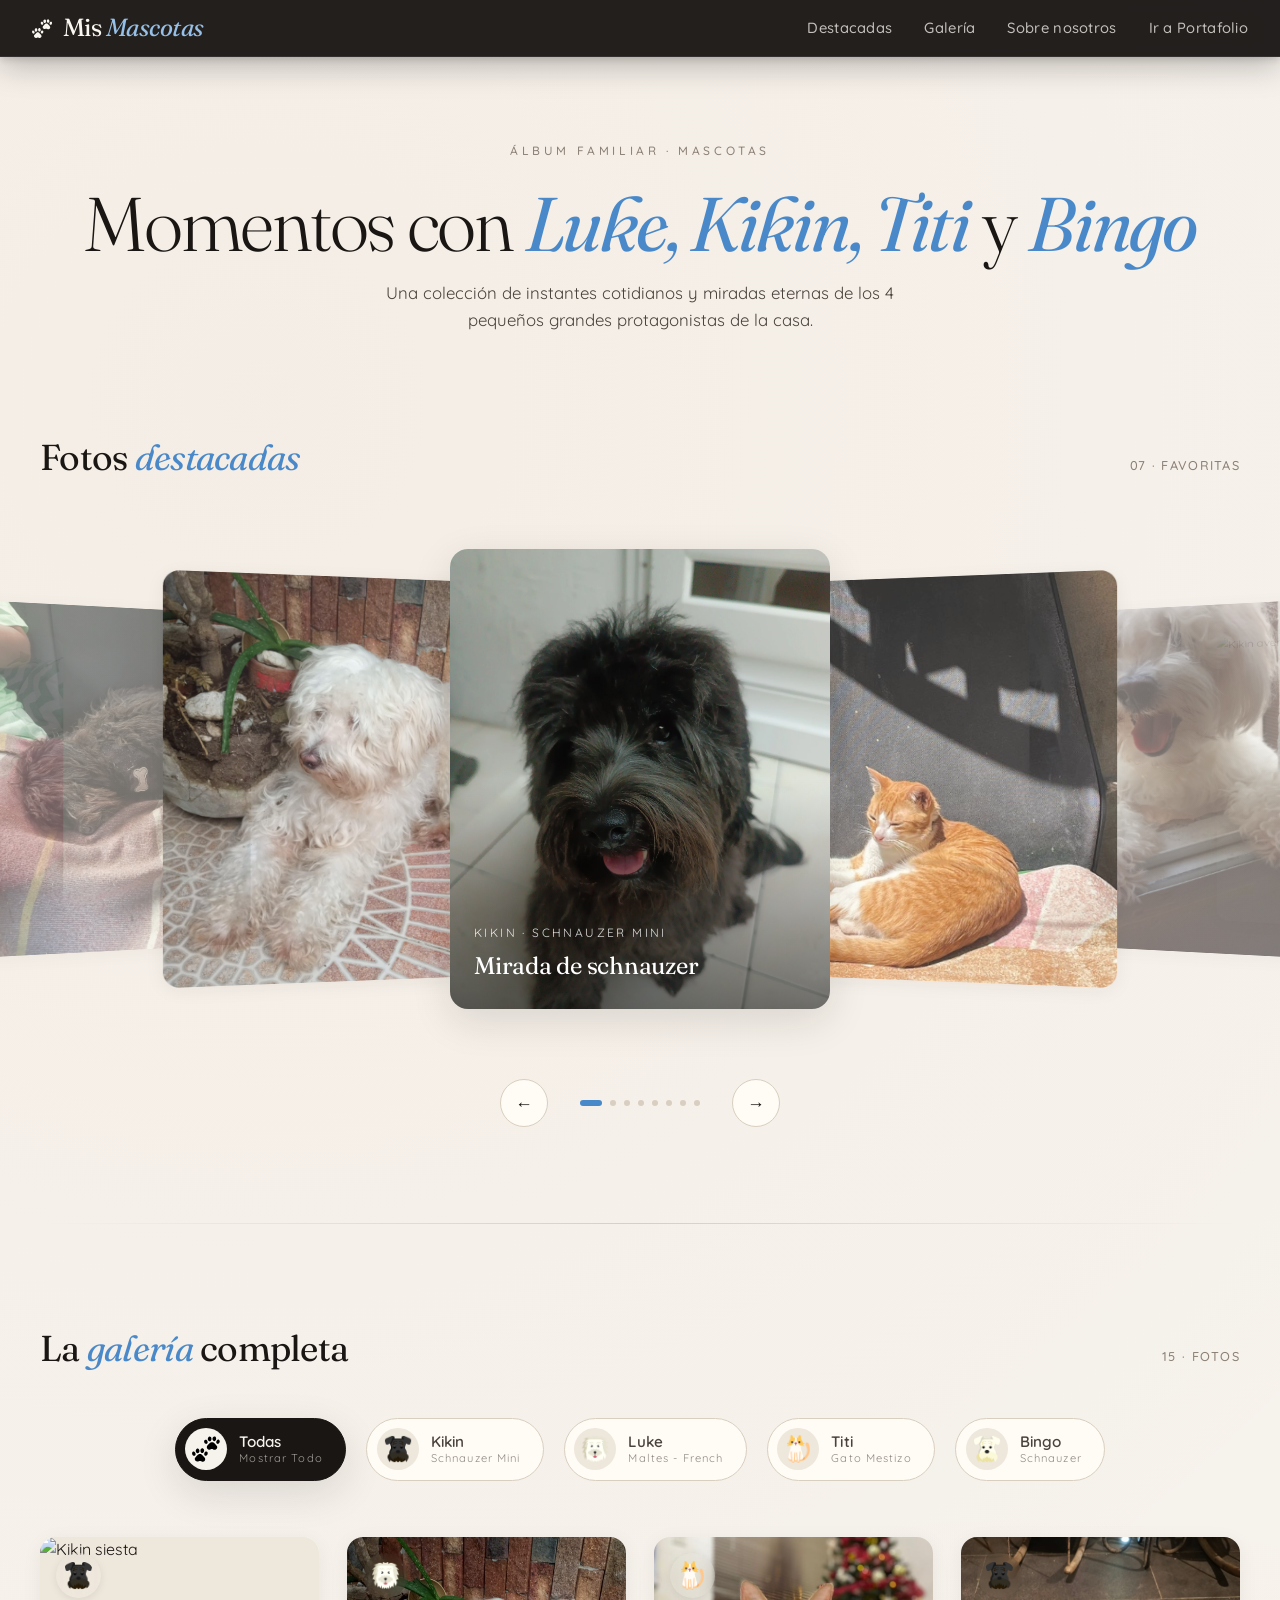
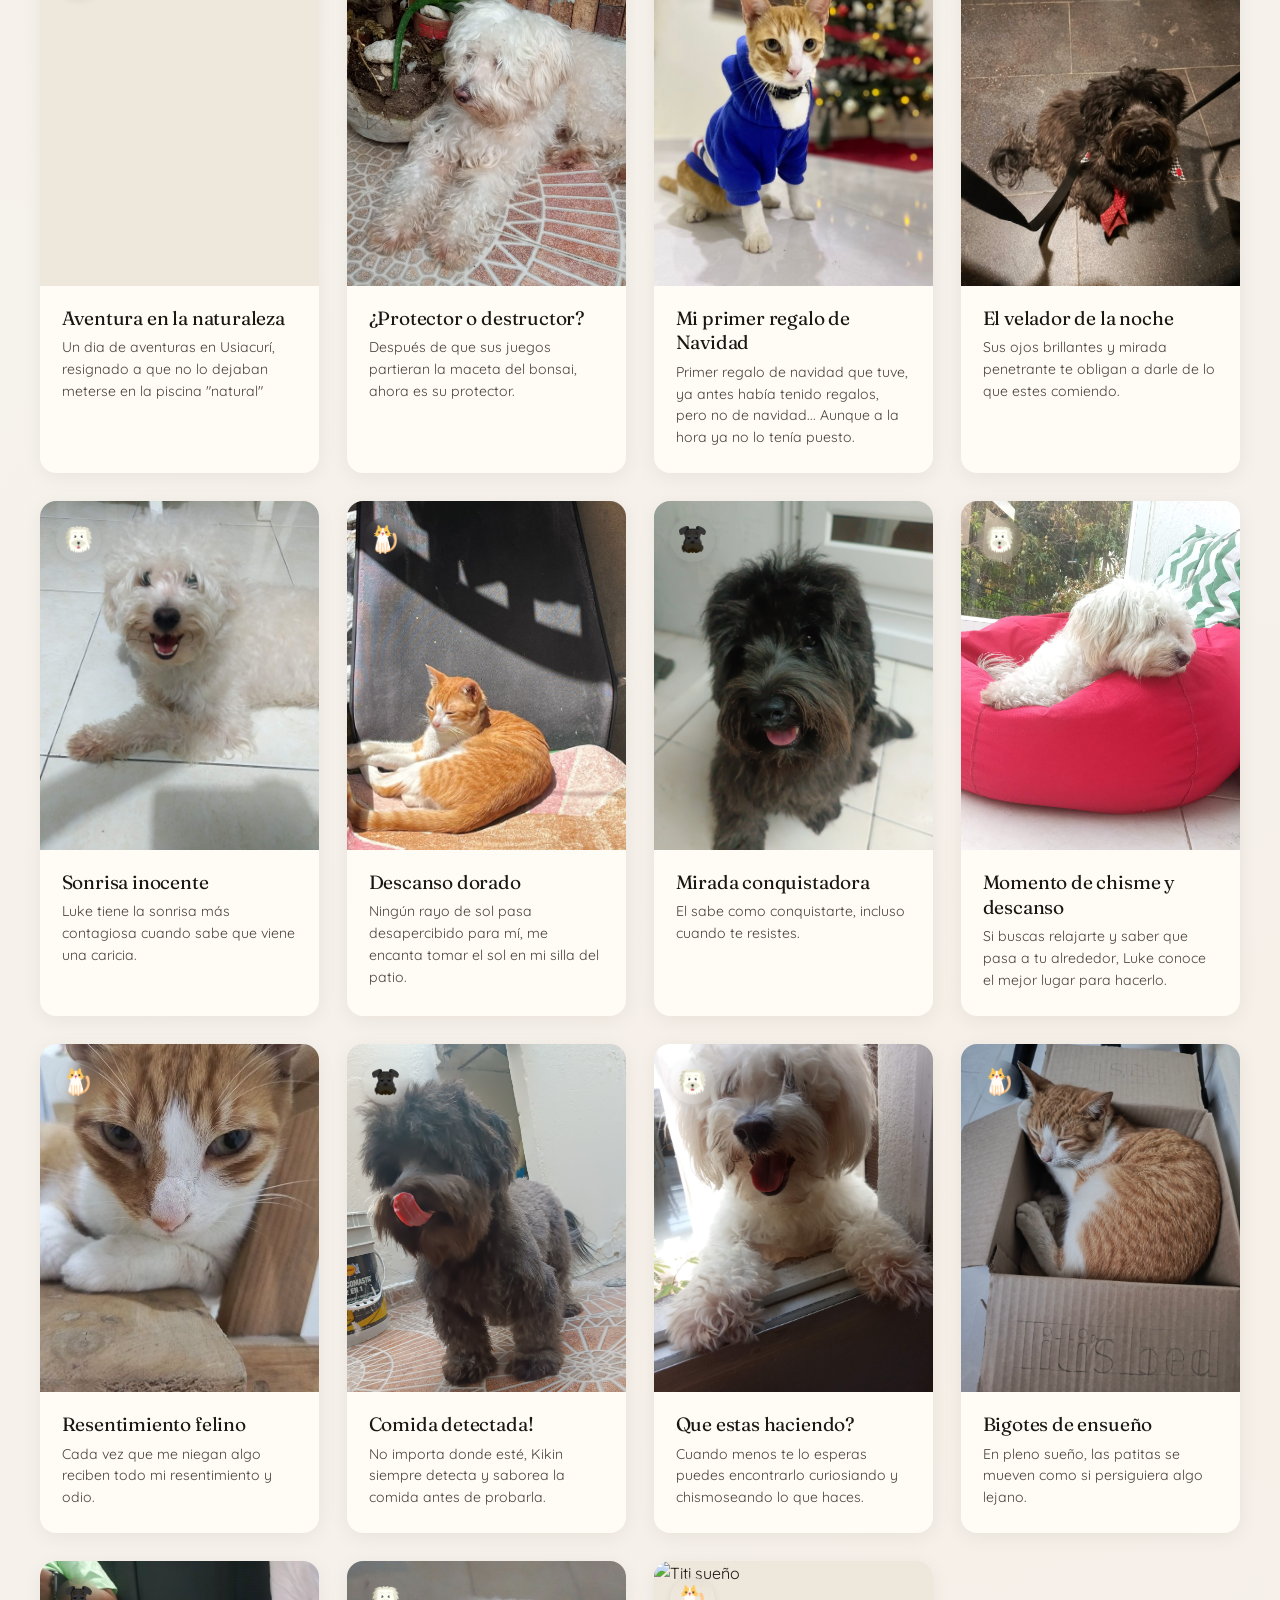
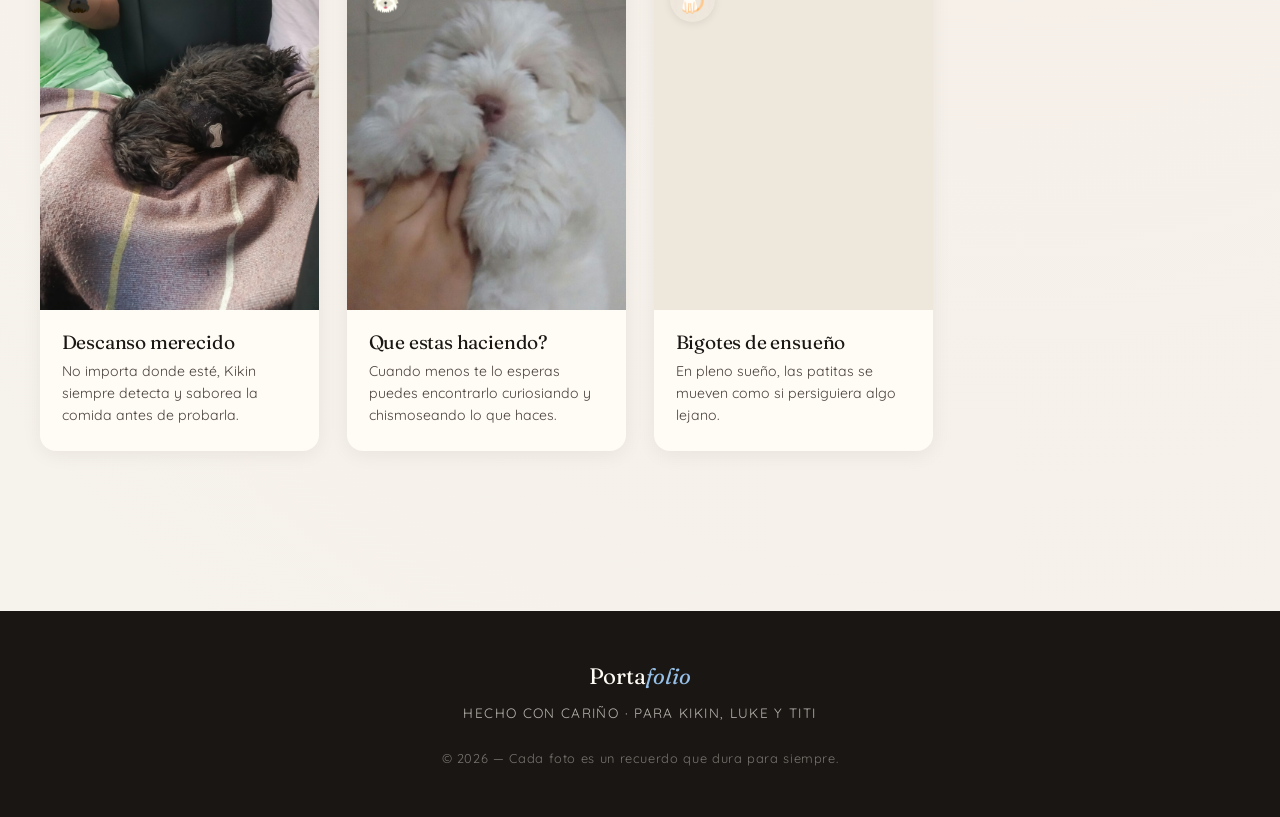
==== commit d63baa3f: "bingo agregado - filtro/icono" ====
--- a/src/views/mascota.html
+++ b/src/views/mascota.html
@@ -173,6 +173,13 @@
                     <span class="filter-count">Gato Mestizo</span>
                 </div>
             </label>
+            <label class="filter-btn" for="filter-bingo">
+                <div class="filter-icon-wrap"><img src="/public/icons/Bingo.png" alt="Bingo"></div>
+                <div class="filter-label">
+                    <span class="filter-name">Bingo</span>
+                    <span class="filter-count">Schnauzer</span>
+                </div>
+            </label>
         </div>
 
         <!-- --------------- Grid de galeria --------------- -->
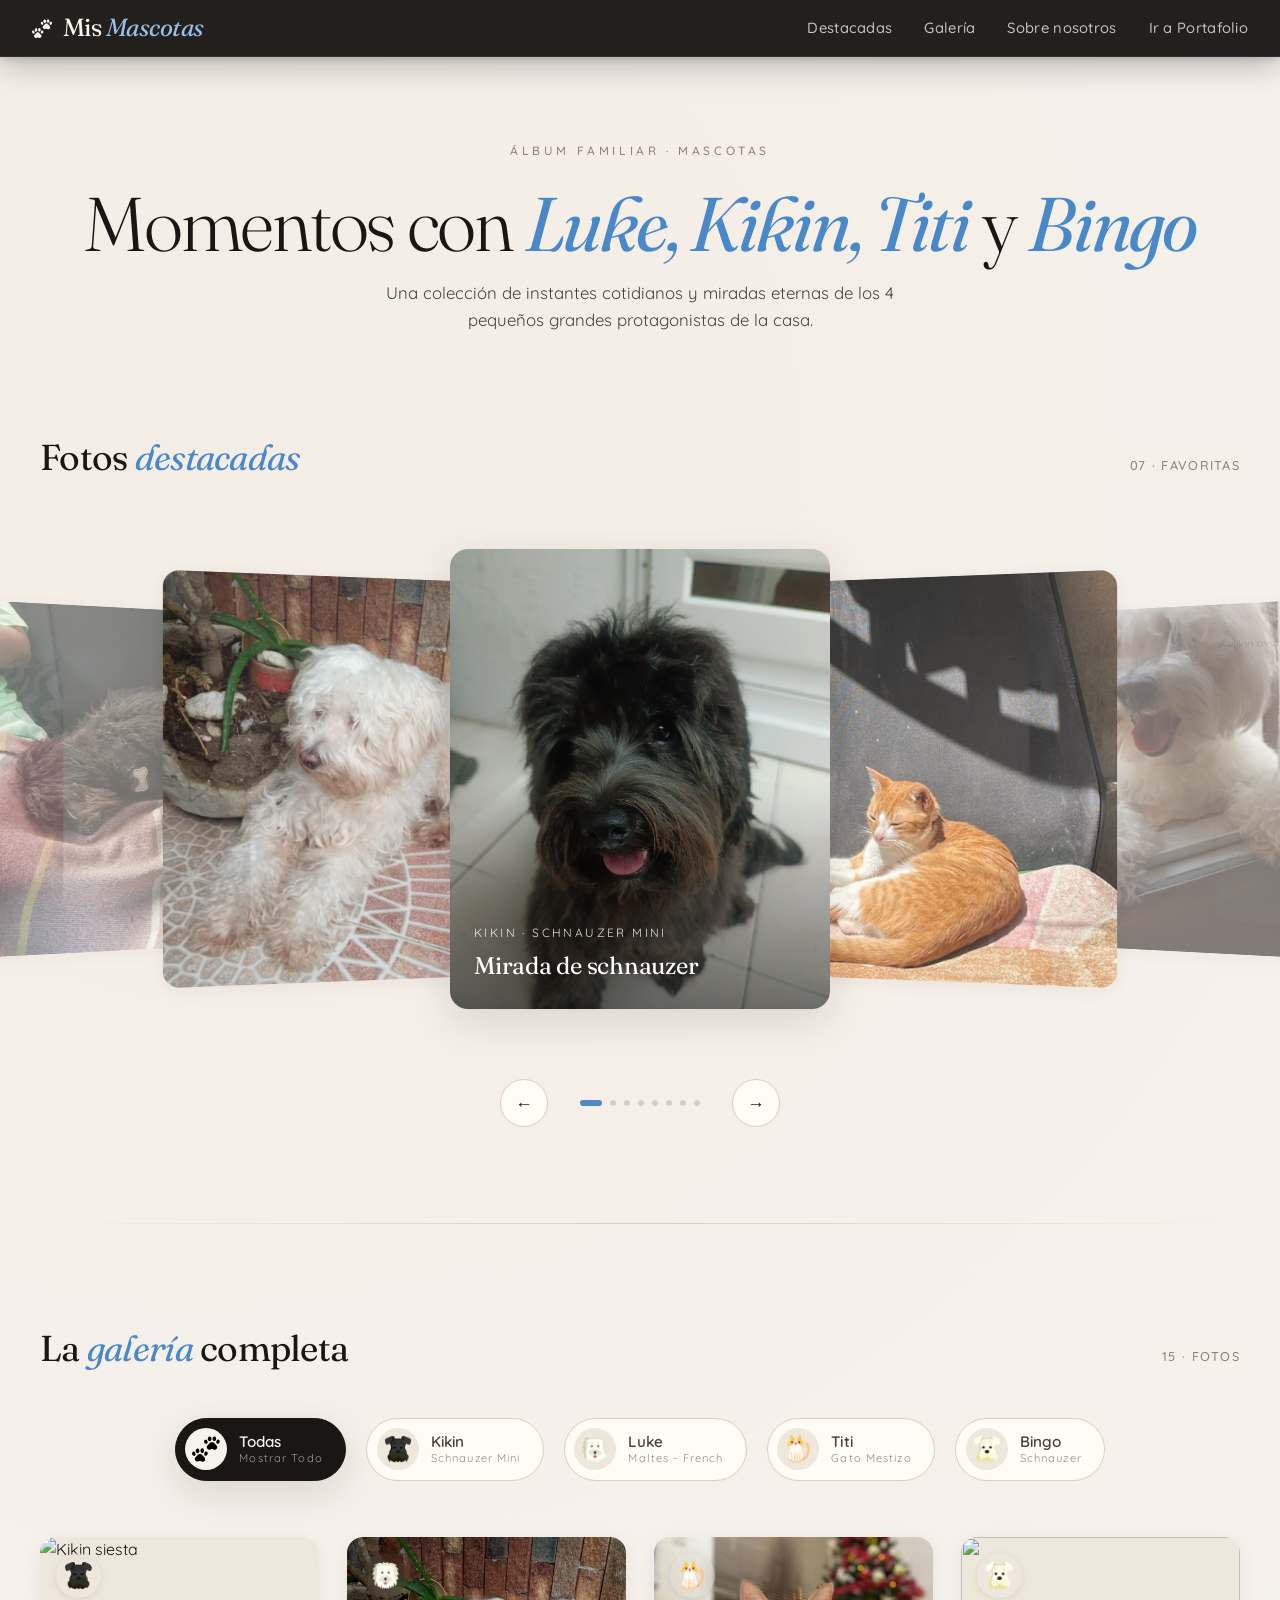
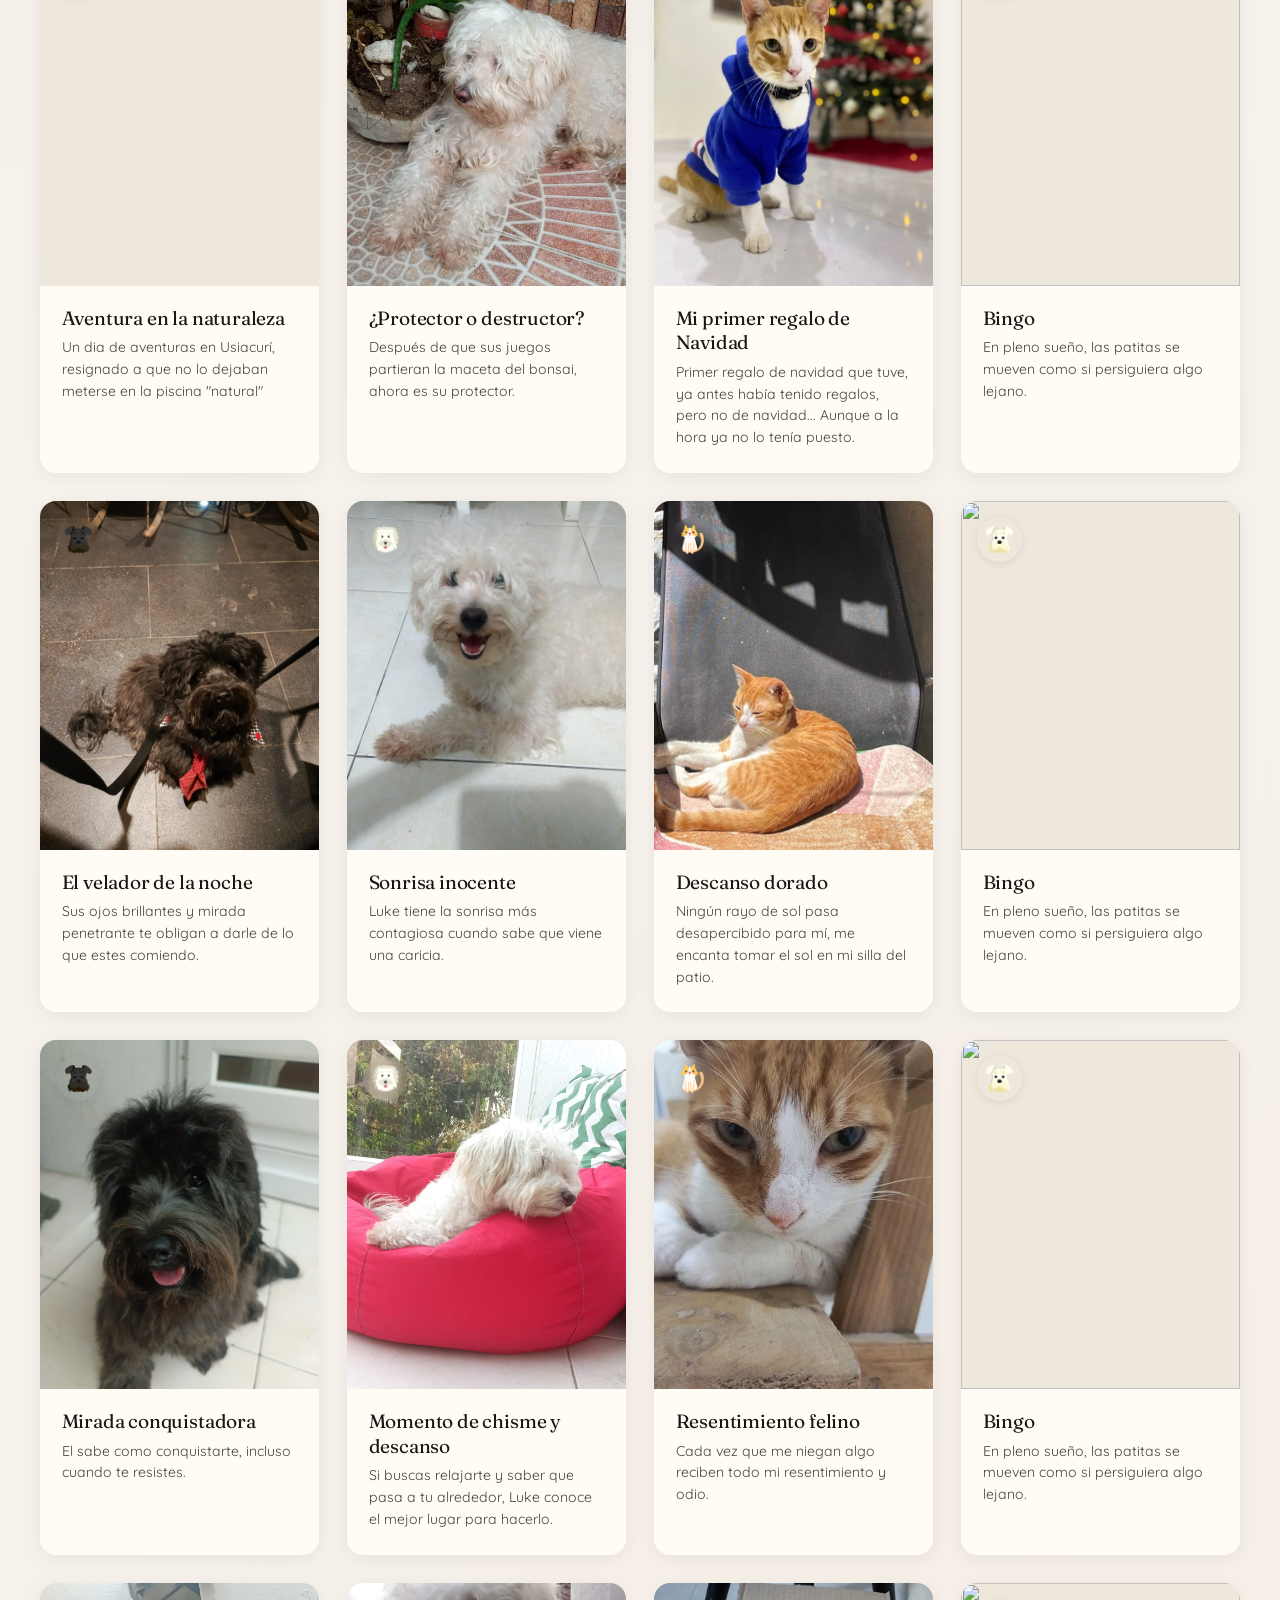
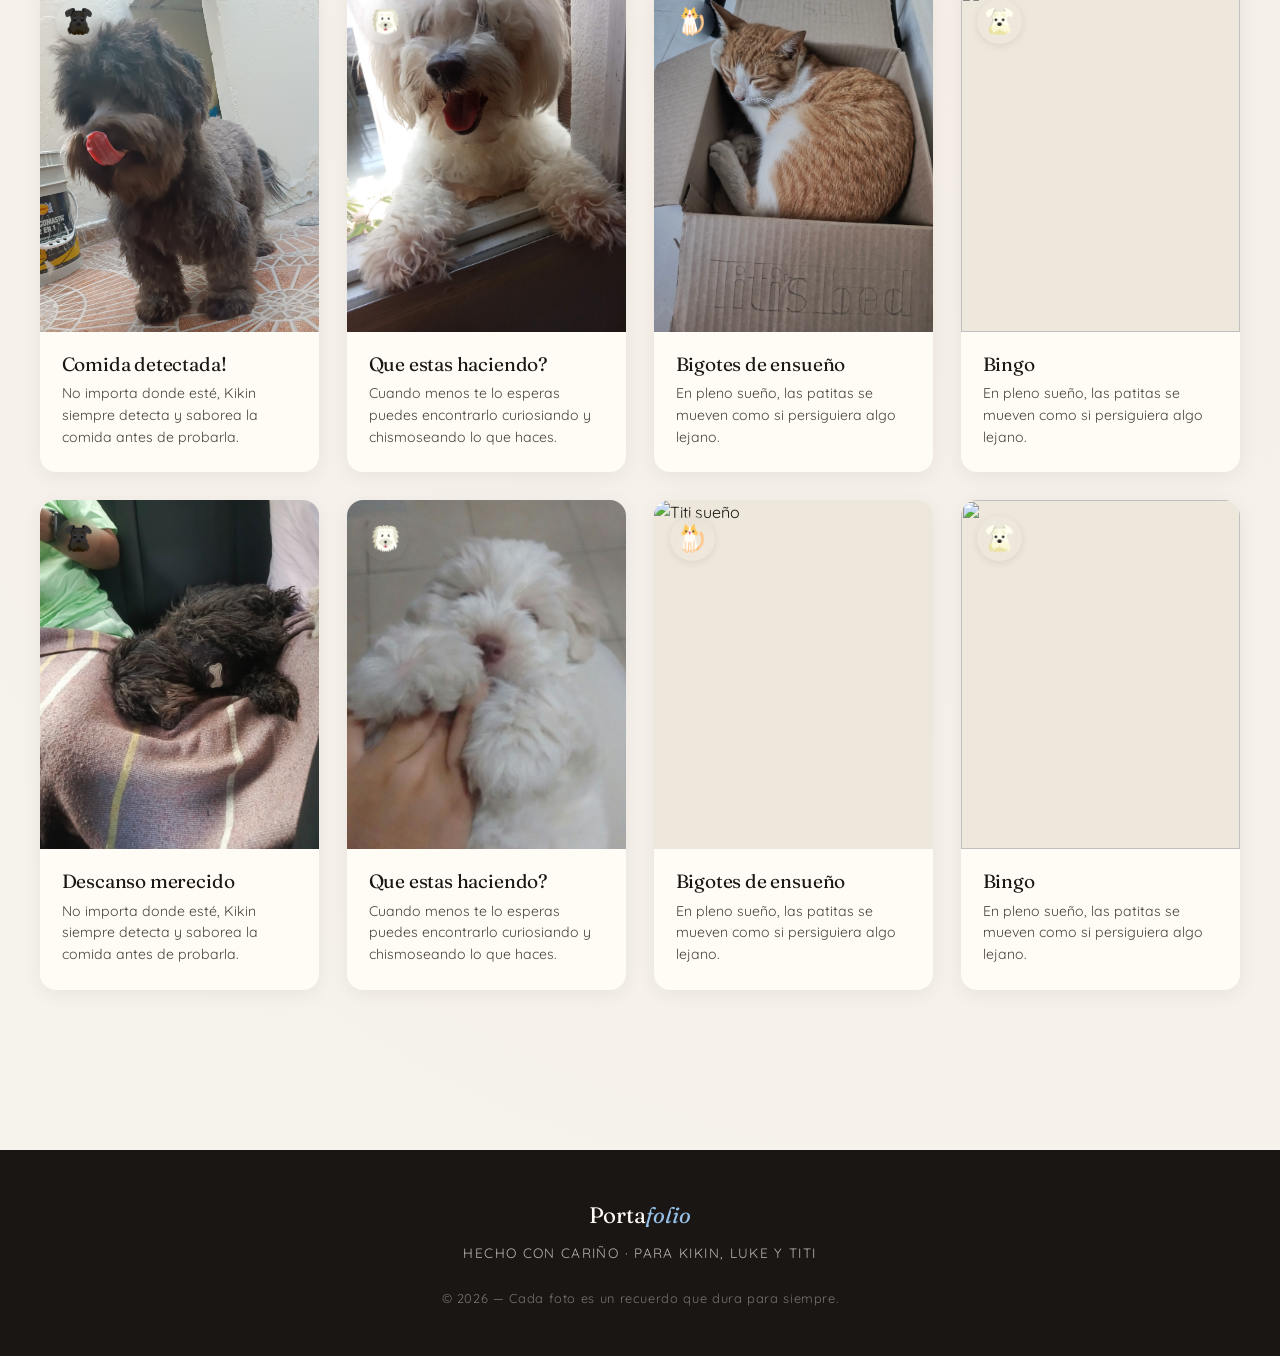
==== commit df25bce2: "ajustes mascota html y css para incluir a bingo" ====
--- a/src/views/mascota.html
+++ b/src/views/mascota.html
@@ -137,6 +137,7 @@
         <input type="radio" name="filter" id="filter-kikin" class="filter-radio">
         <input type="radio" name="filter" id="filter-luke" class="filter-radio">
         <input type="radio" name="filter" id="filter-titi" class="filter-radio">
+        <input type="radio" name="filter" id="filter-bingo" class="filter-radio">
 
         <div class="section-header">
             <h2 class="section-title">La <em>galería</em> completa</h2>
@@ -228,6 +229,20 @@
                 </div>
             </article>
 
+            <article class="photo-card" data-pet="bingo">
+                <div class="photo-media">
+                    <img src="/public/imgs/Titi_alien.heif"
+                        alt="" loading="lazy">
+                    <div class="photo-tag">
+                        <div class="photo-tag-icon"><img src="/public/icons/Bingo.png" alt=""></div>
+                    </div>
+                </div>
+                <div class="photo-info">
+                    <h3 class="photo-title">Bingo</h3>
+                    <p class="photo-desc">En pleno sueño, las patitas se mueven como si persiguiera algo lejano.</p>
+                </div>
+            </article>
+
             <article class="photo-card" data-pet="kikin">
                 <div class="photo-media">
                     <img src="/public/imgs/Kikin_velando.jpg"
@@ -270,6 +285,20 @@
                 </div>
             </article>
 
+            <article class="photo-card" data-pet="bingo">
+                <div class="photo-media">
+                    <img src="/public/imgs/Titi_alien.heif"
+                        alt="" loading="lazy">
+                    <div class="photo-tag">
+                        <div class="photo-tag-icon"><img src="/public/icons/Bingo.png" alt=""></div>
+                    </div>
+                </div>
+                <div class="photo-info">
+                    <h3 class="photo-title">Bingo</h3>
+                    <p class="photo-desc">En pleno sueño, las patitas se mueven como si persiguiera algo lejano.</p>
+                </div>
+            </article>
+
             <article class="photo-card" data-pet="kikin">
                 <div class="photo-media">
                     <img src="/public/imgs/Kikin_picaro.webp"
@@ -312,6 +341,20 @@
                 </div>
             </article>
 
+            <article class="photo-card" data-pet="bingo">
+                <div class="photo-media">
+                    <img src="/public/imgs/Titi_alien.heif"
+                        alt="" loading="lazy">
+                    <div class="photo-tag">
+                        <div class="photo-tag-icon"><img src="/public/icons/Bingo.png" alt=""></div>
+                    </div>
+                </div>
+                <div class="photo-info">
+                    <h3 class="photo-title">Bingo</h3>
+                    <p class="photo-desc">En pleno sueño, las patitas se mueven como si persiguiera algo lejano.</p>
+                </div>
+            </article>
+
             <article class="photo-card" data-pet="kikin">
                 <div class="photo-media">
                     <img src="/public/imgs/Kikin_saboreando.jpeg"
@@ -354,6 +397,20 @@
                 </div>
             </article>
 
+            <article class="photo-card" data-pet="bingo">
+                <div class="photo-media">
+                    <img src="/public/imgs/Titi_alien.heif"
+                        alt="" loading="lazy">
+                    <div class="photo-tag">
+                        <div class="photo-tag-icon"><img src="/public/icons/Bingo.png" alt=""></div>
+                    </div>
+                </div>
+                <div class="photo-info">
+                    <h3 class="photo-title">Bingo</h3>
+                    <p class="photo-desc">En pleno sueño, las patitas se mueven como si persiguiera algo lejano.</p>
+                </div>
+            </article>
+
             <article class="photo-card" data-pet="kikin">
                 <div class="photo-media">
                     <img src="/public/imgs/Kikin_cansado.jpg"
@@ -392,6 +449,20 @@
                 </div>
                 <div class="photo-info">
                     <h3 class="photo-title">Bigotes de ensueño</h3>
+                    <p class="photo-desc">En pleno sueño, las patitas se mueven como si persiguiera algo lejano.</p>
+                </div>
+            </article>
+
+            <article class="photo-card" data-pet="bingo">
+                <div class="photo-media">
+                    <img src="/public/imgs/Titi_alien.heif"
+                        alt="" loading="lazy">
+                    <div class="photo-tag">
+                        <div class="photo-tag-icon"><img src="/public/icons/Bingo.png" alt=""></div>
+                    </div>
+                </div>
+                <div class="photo-info">
+                    <h3 class="photo-title">Bingo</h3>
                     <p class="photo-desc">En pleno sueño, las patitas se mueven como si persiguiera algo lejano.</p>
                 </div>
             </article>
--- a/src/css/mascota.css
+++ b/src/css/mascota.css
@@ -488,7 +488,8 @@
 #filter-all:checked ~ .filters label[for="filter-all"],
 #filter-kikin:checked ~ .filters label[for="filter-kikin"],
 #filter-luke:checked ~ .filters label[for="filter-luke"],
-#filter-titi:checked ~ .filters label[for="filter-titi"] {
+#filter-titi:checked ~ .filters label[for="filter-titi"],
+#filter-bingo:checked ~ .filters label[for="filter-bingo"] {
     background: var(--font-color);
     border-color: var(--font-color);
     color: var(--bkgd);
@@ -498,7 +499,8 @@
 #filter-all:checked ~ .filters label[for="filter-all"] .filter-icon-wrap,
 #filter-kikin:checked ~ .filters label[for="filter-kikin"] .filter-icon-wrap,
 #filter-luke:checked ~ .filters label[for="filter-luke"] .filter-icon-wrap,
-#filter-titi:checked ~ .filters label[for="filter-titi"] .filter-icon-wrap {
+#filter-titi:checked ~ .filters label[for="filter-titi"] .filter-icon-wrap,
+#filter-bingo:checked ~ .filters label[for="filter-bingo"] .filter-icon-wrap {
     background: var(--bkgd);
 }
 
@@ -571,7 +573,8 @@
 /* CSS-only filter */
 .gallery-section:has(#filter-kikin:checked) .photo-card:not([data-pet="kikin"]),
 .gallery-section:has(#filter-luke:checked) .photo-card:not([data-pet="luke"]),
-.gallery-section:has(#filter-titi:checked) .photo-card:not([data-pet="titi"]) {
+.gallery-section:has(#filter-titi:checked) .photo-card:not([data-pet="titi"]),
+.gallery-section:has(#filter-bingo:checked) .photo-card:not([data-pet="bingo"]) {
     display: none;
 }
 
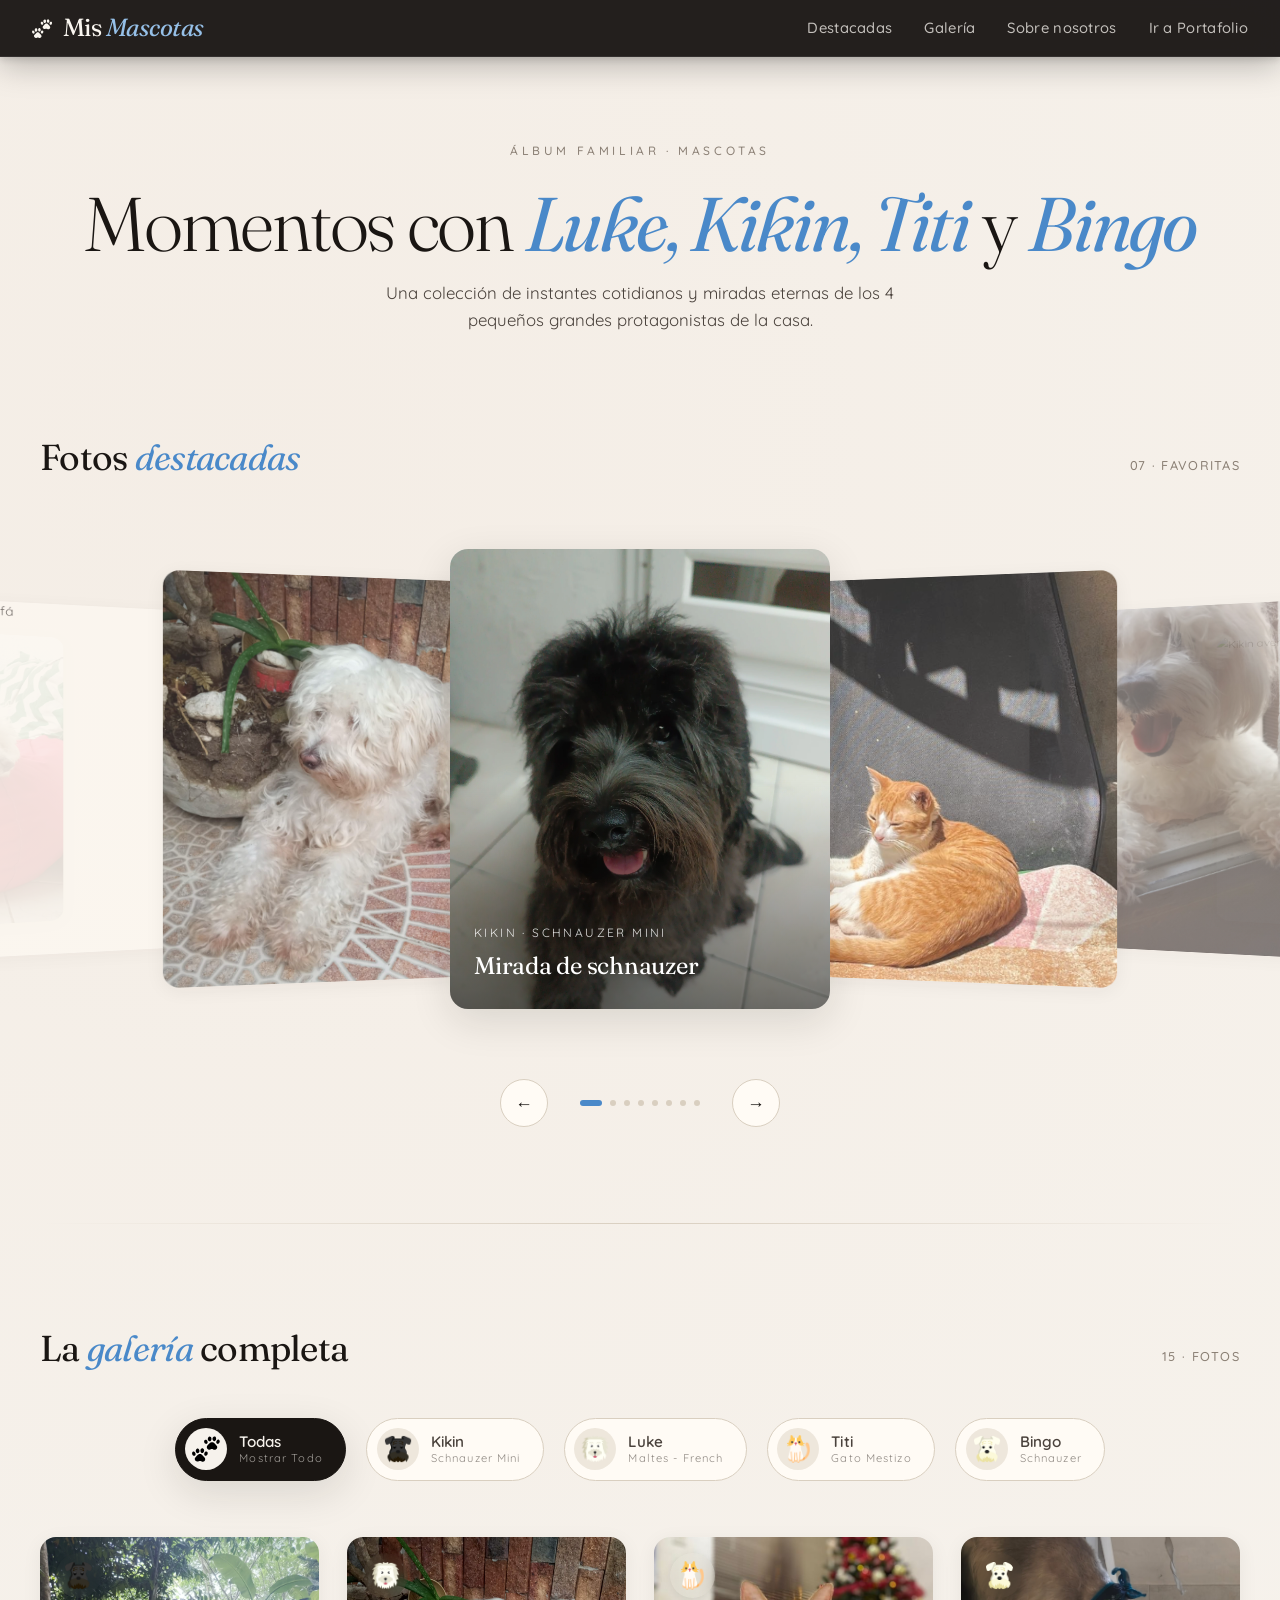
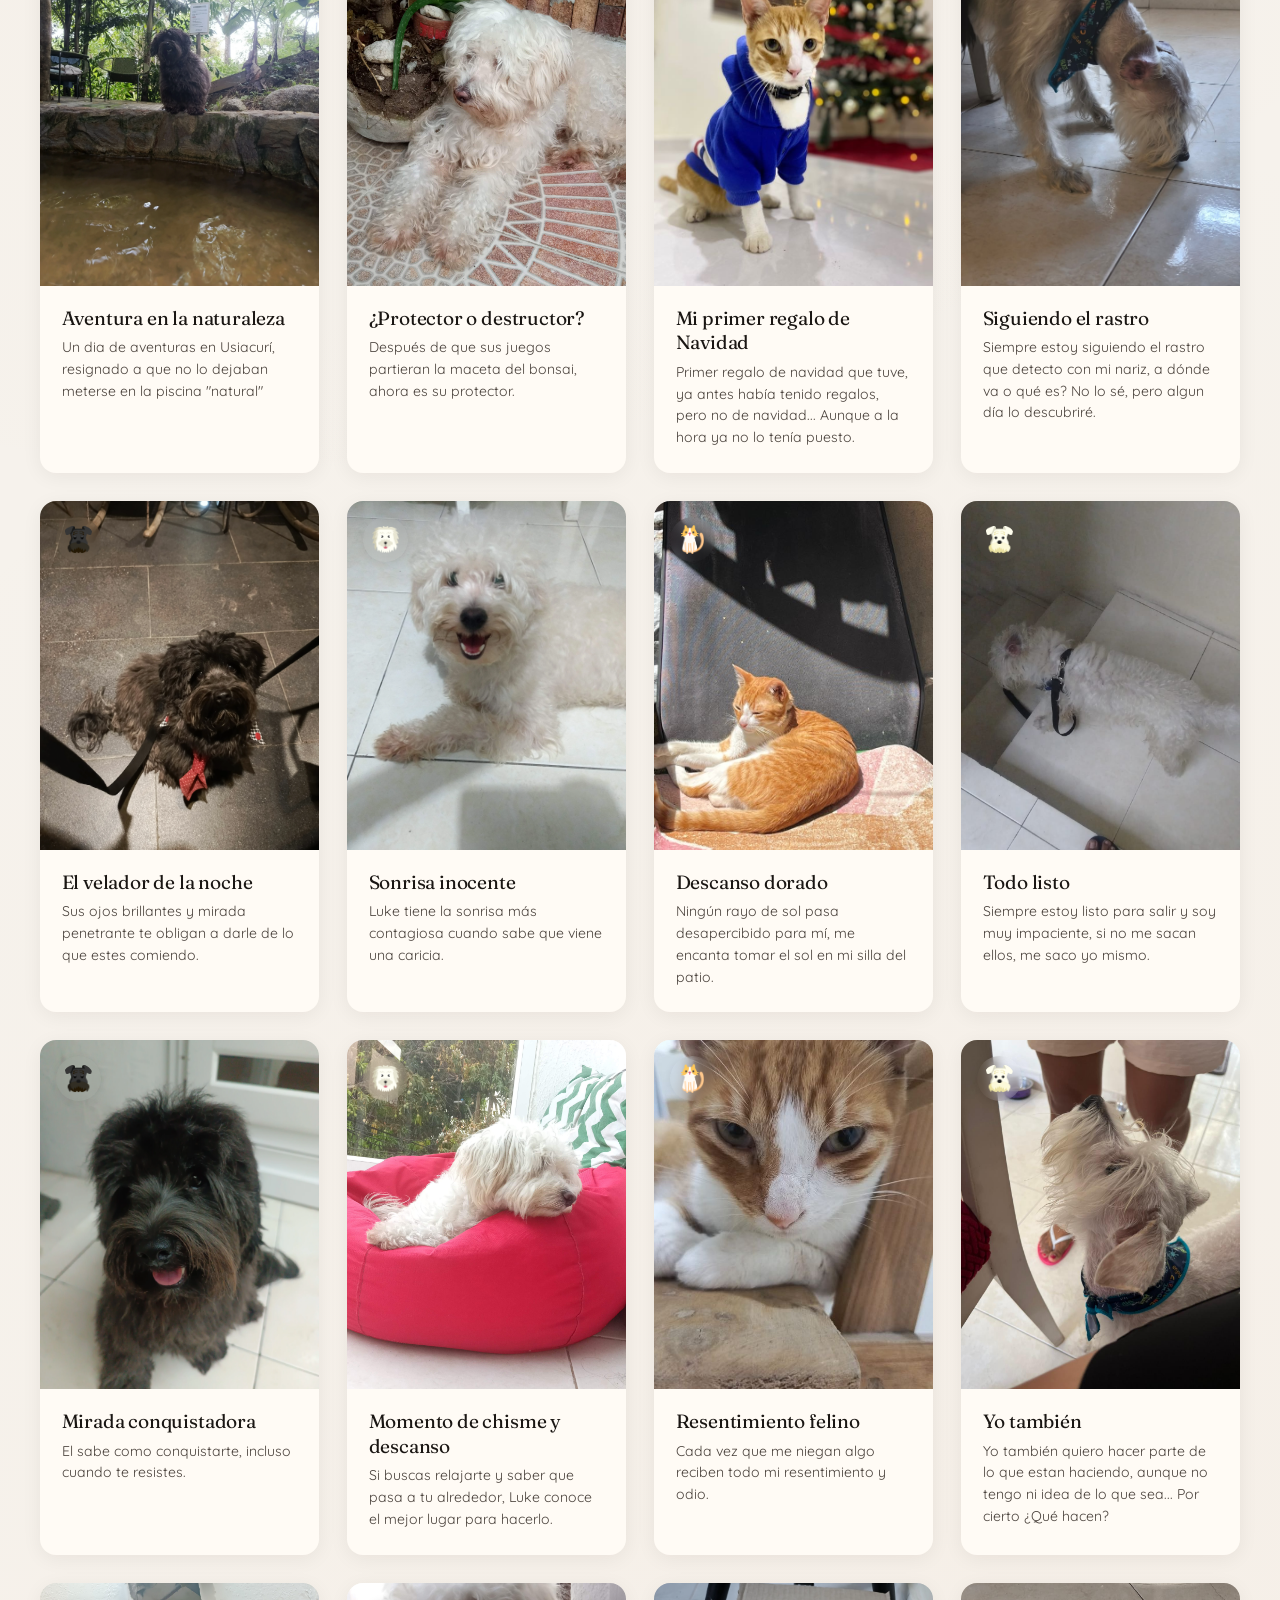
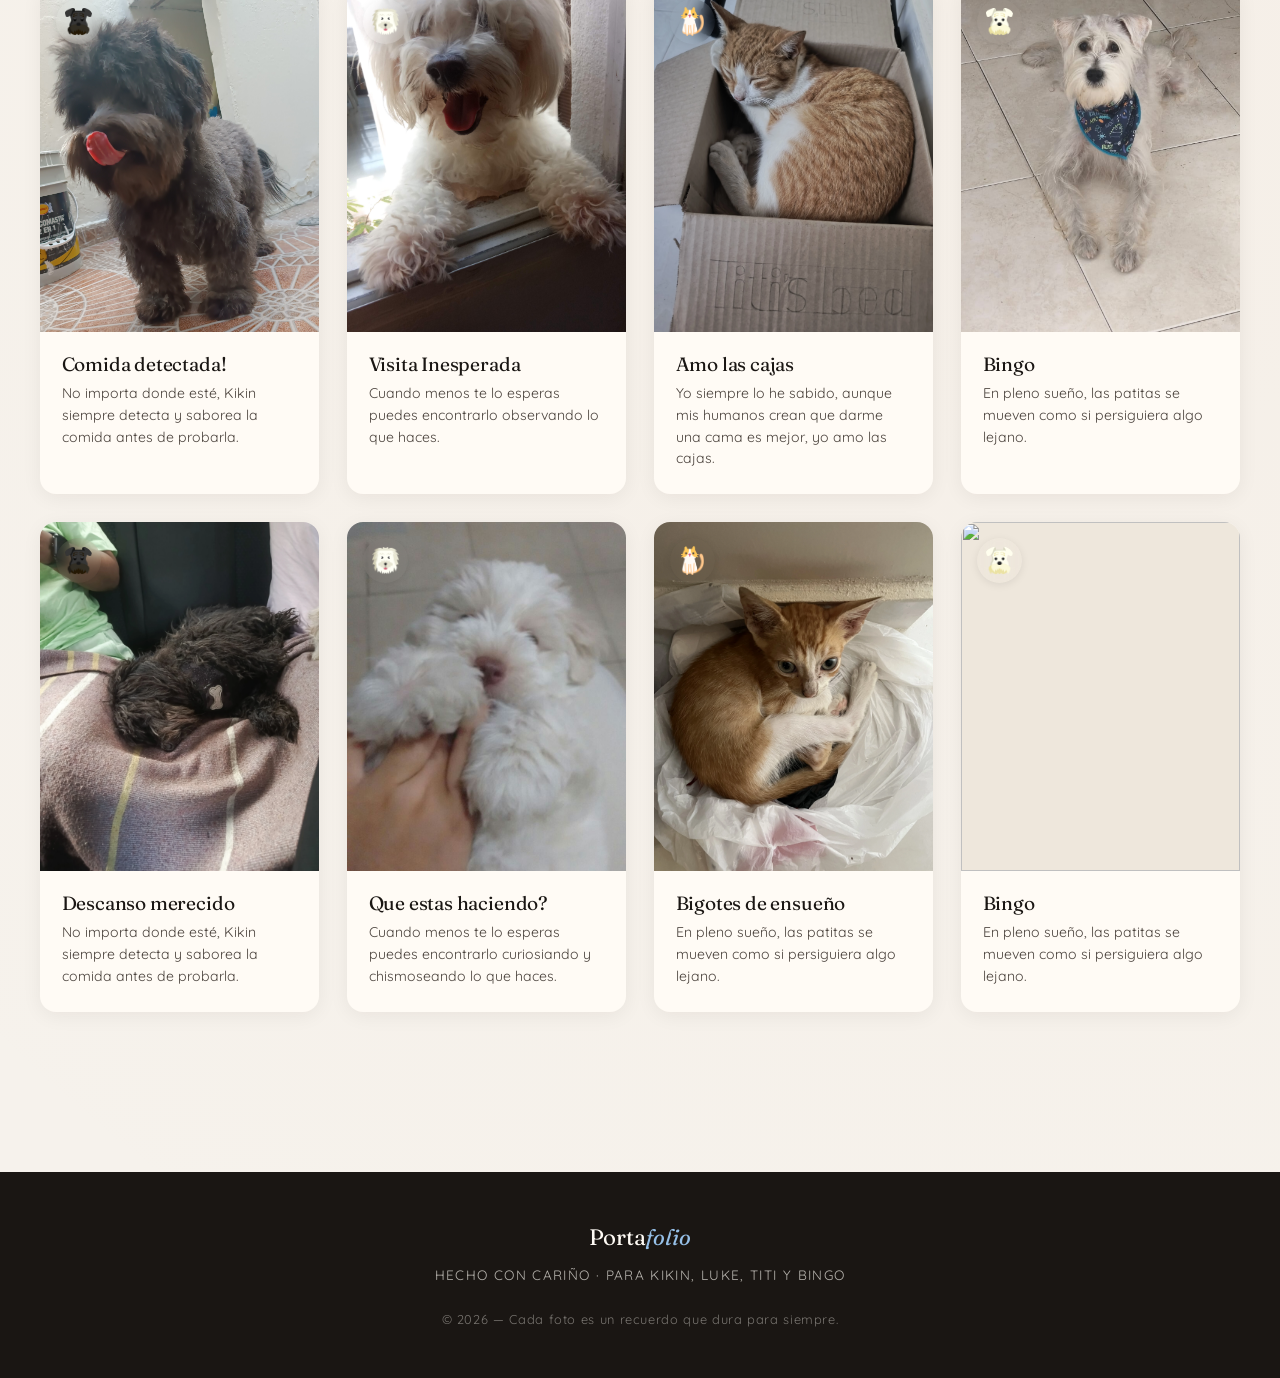
==== commit e3a1a5dd: "imagenes convertidas a webp" ====
--- a/src/views/mascota.html
+++ b/src/views/mascota.html
@@ -188,7 +188,7 @@
 
             <article class="photo-card" data-pet="kikin">
                 <div class="photo-media">
-                    <img src="/public/imgs/Kikin_piscina.jpg"
+                    <img src="/public/imgs/Kikin_piscina.webp"
                         alt="Kikin siesta" loading="lazy">
                     <div class="photo-tag">
                         <div class="photo-tag-icon"><img src="/public/icons/Kikin.png" alt=""></div>
@@ -231,7 +231,175 @@
 
             <article class="photo-card" data-pet="bingo">
                 <div class="photo-media">
-                    <img src="/public/imgs/Titi_alien.heif"
+                    <img src="/public/imgs/Bingo_oliendo.jpg"
+                        alt="" loading="lazy">
+                    <div class="photo-tag">
+                        <div class="photo-tag-icon"><img src="/public/icons/Bingo.png" alt=""></div>
+                    </div>
+                </div>
+                <div class="photo-info">
+                    <h3 class="photo-title">Siguiendo el rastro</h3>
+                    <p class="photo-desc">Siempre estoy siguiendo el rastro que detecto con mi nariz, a dónde va o qué es? No lo sé, pero algun día lo descubriré.</p>
+                </div>
+            </article>
+
+            <article class="photo-card" data-pet="kikin">
+                <div class="photo-media">
+                    <img src="/public/imgs/Kikin_velando.webp"
+                        alt="Kikin cazador" loading="lazy">
+                    <div class="photo-tag">
+                        <div class="photo-tag-icon"><img src="/public/icons/Kikin.png" alt=""></div>
+                    </div>
+                </div>
+                <div class="photo-info">
+                    <h3 class="photo-title">El velador de la noche</h3>
+                    <p class="photo-desc">Sus ojos brillantes y mirada penetrante te obligan a darle de lo que estes comiendo.</p>
+                </div>
+            </article>
+
+            <article class="photo-card" data-pet="luke">
+                <div class="photo-media">
+                    <img src="/public/imgs/Luke_sonriendo.webp"
+                        alt="Luke sonrisa" loading="lazy">
+                    <div class="photo-tag">
+                        <div class="photo-tag-icon"><img src="/public/icons/Luke.png" alt=""></div>
+                    </div>
+                </div>
+                <div class="photo-info">
+                    <h3 class="photo-title">Sonrisa inocente</h3>
+                    <p class="photo-desc">Luke tiene la sonrisa más contagiosa cuando sabe que viene una caricia.</p>
+                </div>
+            </article>
+
+            <article class="photo-card" data-pet="titi">
+                <div class="photo-media">
+                    <img src="/public/imgs/Titi_sol.jpg"
+                        alt="Titi sol" loading="lazy">
+                    <div class="photo-tag">
+                        <div class="photo-tag-icon"><img src="/public/icons/Titi.png" alt=""></div>
+                    </div>
+                </div>
+                <div class="photo-info">
+                    <h3 class="photo-title">Descanso dorado</h3>
+                    <p class="photo-desc">Ningún rayo de sol pasa desapercibido para mí, me encanta tomar el sol en mi silla del patio.</p>
+                </div>
+            </article>
+
+            <article class="photo-card" data-pet="bingo">
+                <div class="photo-media">
+                    <img src="/public/imgs/Bingo_autoSacandose.jpg"
+                        alt="" loading="lazy">
+                    <div class="photo-tag">
+                        <div class="photo-tag-icon"><img src="/public/icons/Bingo.png" alt=""></div>
+                    </div>
+                </div>
+                <div class="photo-info">
+                    <h3 class="photo-title">Todo listo</h3>
+                    <p class="photo-desc">Siempre estoy listo para salir y soy muy impaciente, si no me sacan ellos, me saco yo mismo.</p>
+                </div>
+            </article>
+
+            <article class="photo-card" data-pet="kikin">
+                <div class="photo-media">
+                    <img src="/public/imgs/Kikin_picaro.webp"
+                        alt="Kikin mirada" loading="lazy">
+                    <div class="photo-tag">
+                        <div class="photo-tag-icon"><img src="/public/icons/Kikin.png" alt=""></div>
+                    </div>
+                </div>
+                <div class="photo-info">
+                    <h3 class="photo-title">Mirada conquistadora</h3>
+                    <p class="photo-desc">El sabe como conquistarte, incluso cuando te resistes.</p>
+                </div>
+            </article>
+
+            <article class="photo-card" data-pet="luke">
+                <div class="photo-media">
+                    <img src="/public/imgs/Luke_puff_balcon.jpeg"
+                        alt="Luke bosque" loading="lazy">
+                    <div class="photo-tag">
+                        <div class="photo-tag-icon"><img src="/public/icons/Luke.png" alt=""></div>
+                    </div>
+                </div>
+                <div class="photo-info">
+                    <h3 class="photo-title">Momento de chisme y descanso</h3>
+                    <p class="photo-desc">Si buscas relajarte y saber que pasa a tu alrededor, Luke conoce el mejor lugar para hacerlo.</p>
+                </div>
+            </article>
+
+            <article class="photo-card" data-pet="titi">
+                <div class="photo-media">
+                    <img src="/public/imgs/Titi_resentido.jpg"
+                        alt="Titi curiosa" loading="lazy">
+                    <div class="photo-tag">
+                        <div class="photo-tag-icon"><img src="/public/icons/Titi.png" alt=""></div>
+                    </div>
+                </div>
+                <div class="photo-info">
+                    <h3 class="photo-title">Resentimiento felino</h3>
+                    <p class="photo-desc">Cada vez que me niegan algo reciben todo mi resentimiento y odio.</p>
+                </div>
+            </article>
+
+            <article class="photo-card" data-pet="bingo">
+                <div class="photo-media">
+                    <img src="/public/imgs/Bingo_chismoso.jpg"
+                        alt="" loading="lazy">
+                    <div class="photo-tag">
+                        <div class="photo-tag-icon"><img src="/public/icons/Bingo.png" alt=""></div>
+                    </div>
+                </div>
+                <div class="photo-info">
+                    <h3 class="photo-title">Yo también</h3>
+                    <p class="photo-desc">Yo también quiero hacer parte de lo que estan haciendo, aunque no tengo ni idea de lo que sea... Por cierto ¿Qué hacen?</p>
+                </div>
+            </article>
+
+            <article class="photo-card" data-pet="kikin">
+                <div class="photo-media">
+                    <img src="/public/imgs/Kikin_saboreando.jpeg"
+                        alt="Kikin fiel" loading="lazy">
+                    <div class="photo-tag">
+                        <div class="photo-tag-icon"><img src="/public/icons/Kikin.png" alt=""></div>
+                    </div>
+                </div>
+                <div class="photo-info">
+                    <h3 class="photo-title">Comida detectada!</h3>
+                    <p class="photo-desc">No importa donde esté, Kikin siempre detecta y saborea la comida antes de probarla.</p>
+                </div>
+            </article>
+
+            <article class="photo-card" data-pet="luke">
+                <div class="photo-media">
+                    <img src="/public/imgs/Luke_ventana.jpg"
+                        alt="Luke corazón" loading="lazy">
+                    <div class="photo-tag">
+                        <div class="photo-tag-icon"><img src="/public/icons/Luke.png" alt=""></div>
+                    </div>
+                </div>
+                <div class="photo-info">
+                    <h3 class="photo-title">Visita Inesperada</h3>
+                    <p class="photo-desc">Cuando menos te lo esperas puedes encontrarlo observando lo que haces.</p>
+                </div>
+            </article>
+
+            <article class="photo-card" data-pet="titi">
+                <div class="photo-media">
+                    <img src="/public/imgs/Titi_camabox.webp"
+                        alt="Titi sueño" loading="lazy">
+                    <div class="photo-tag">
+                        <div class="photo-tag-icon"><img src="/public/icons/Titi.png" alt=""></div>
+                    </div>
+                </div>
+                <div class="photo-info">
+                    <h3 class="photo-title">Amo las cajas</h3>
+                    <p class="photo-desc">Yo siempre lo he sabido, aunque mis humanos crean que darme una cama es mejor, yo amo las cajas.</p>
+                </div>
+            </article>
+
+            <article class="photo-card" data-pet="bingo">
+                <div class="photo-media">
+                    <img src="/public/imgs/Bingo_acostado.jpg"
                         alt="" loading="lazy">
                     <div class="photo-tag">
                         <div class="photo-tag-icon"><img src="/public/icons/Bingo.png" alt=""></div>
@@ -245,133 +413,21 @@
 
             <article class="photo-card" data-pet="kikin">
                 <div class="photo-media">
-                    <img src="/public/imgs/Kikin_velando.jpg"
-                        alt="Kikin cazador" loading="lazy">
+                    <img src="/public/imgs/Kikin_cansado.webp"
+                        alt="Kikin fiel" loading="lazy">
                     <div class="photo-tag">
                         <div class="photo-tag-icon"><img src="/public/icons/Kikin.png" alt=""></div>
                     </div>
                 </div>
                 <div class="photo-info">
-                    <h3 class="photo-title">El velador de la noche</h3>
-                    <p class="photo-desc">Sus ojos brillantes y mirada penetrante te obligan a darle de lo que estes comiendo.</p>
+                    <h3 class="photo-title">Descanso merecido</h3>
+                    <p class="photo-desc">No importa donde esté, Kikin siempre detecta y saborea la comida antes de probarla.</p>
                 </div>
             </article>
 
             <article class="photo-card" data-pet="luke">
                 <div class="photo-media">
-                    <img src="/public/imgs/Luke_sonriendo.jpg"
-                        alt="Luke sonrisa" loading="lazy">
-                    <div class="photo-tag">
-                        <div class="photo-tag-icon"><img src="/public/icons/Luke.png" alt=""></div>
-                    </div>
-                </div>
-                <div class="photo-info">
-                    <h3 class="photo-title">Sonrisa inocente</h3>
-                    <p class="photo-desc">Luke tiene la sonrisa más contagiosa cuando sabe que viene una caricia.</p>
-                </div>
-            </article>
-
-            <article class="photo-card" data-pet="titi">
-                <div class="photo-media">
-                    <img src="/public/imgs/Titi_sol.jpg"
-                        alt="Titi sol" loading="lazy">
-                    <div class="photo-tag">
-                        <div class="photo-tag-icon"><img src="/public/icons/Titi.png" alt=""></div>
-                    </div>
-                </div>
-                <div class="photo-info">
-                    <h3 class="photo-title">Descanso dorado</h3>
-                    <p class="photo-desc">Ningún rayo de sol pasa desapercibido para mí, me encanta tomar el sol en mi silla del patio.</p>
-                </div>
-            </article>
-
-            <article class="photo-card" data-pet="bingo">
-                <div class="photo-media">
-                    <img src="/public/imgs/Titi_alien.heif"
-                        alt="" loading="lazy">
-                    <div class="photo-tag">
-                        <div class="photo-tag-icon"><img src="/public/icons/Bingo.png" alt=""></div>
-                    </div>
-                </div>
-                <div class="photo-info">
-                    <h3 class="photo-title">Bingo</h3>
-                    <p class="photo-desc">En pleno sueño, las patitas se mueven como si persiguiera algo lejano.</p>
-                </div>
-            </article>
-
-            <article class="photo-card" data-pet="kikin">
-                <div class="photo-media">
-                    <img src="/public/imgs/Kikin_picaro.webp"
-                        alt="Kikin mirada" loading="lazy">
-                    <div class="photo-tag">
-                        <div class="photo-tag-icon"><img src="/public/icons/Kikin.png" alt=""></div>
-                    </div>
-                </div>
-                <div class="photo-info">
-                    <h3 class="photo-title">Mirada conquistadora</h3>
-                    <p class="photo-desc">El sabe como conquistarte, incluso cuando te resistes.</p>
-                </div>
-            </article>
-
-            <article class="photo-card" data-pet="luke">
-                <div class="photo-media">
-                    <img src="/public/imgs/Luke_puff_balcon.jpeg"
-                        alt="Luke bosque" loading="lazy">
-                    <div class="photo-tag">
-                        <div class="photo-tag-icon"><img src="/public/icons/Luke.png" alt=""></div>
-                    </div>
-                </div>
-                <div class="photo-info">
-                    <h3 class="photo-title">Momento de chisme y descanso</h3>
-                    <p class="photo-desc">Si buscas relajarte y saber que pasa a tu alrededor, Luke conoce el mejor lugar para hacerlo.</p>
-                </div>
-            </article>
-
-            <article class="photo-card" data-pet="titi">
-                <div class="photo-media">
-                    <img src="/public/imgs/Titi_resentido.jpg"
-                        alt="Titi curiosa" loading="lazy">
-                    <div class="photo-tag">
-                        <div class="photo-tag-icon"><img src="/public/icons/Titi.png" alt=""></div>
-                    </div>
-                </div>
-                <div class="photo-info">
-                    <h3 class="photo-title">Resentimiento felino</h3>
-                    <p class="photo-desc">Cada vez que me niegan algo reciben todo mi resentimiento y odio.</p>
-                </div>
-            </article>
-
-            <article class="photo-card" data-pet="bingo">
-                <div class="photo-media">
-                    <img src="/public/imgs/Titi_alien.heif"
-                        alt="" loading="lazy">
-                    <div class="photo-tag">
-                        <div class="photo-tag-icon"><img src="/public/icons/Bingo.png" alt=""></div>
-                    </div>
-                </div>
-                <div class="photo-info">
-                    <h3 class="photo-title">Bingo</h3>
-                    <p class="photo-desc">En pleno sueño, las patitas se mueven como si persiguiera algo lejano.</p>
-                </div>
-            </article>
-
-            <article class="photo-card" data-pet="kikin">
-                <div class="photo-media">
-                    <img src="/public/imgs/Kikin_saboreando.jpeg"
-                        alt="Kikin fiel" loading="lazy">
-                    <div class="photo-tag">
-                        <div class="photo-tag-icon"><img src="/public/icons/Kikin.png" alt=""></div>
-                    </div>
-                </div>
-                <div class="photo-info">
-                    <h3 class="photo-title">Comida detectada!</h3>
-                    <p class="photo-desc">No importa donde esté, Kikin siempre detecta y saborea la comida antes de probarla.</p>
-                </div>
-            </article>
-
-            <article class="photo-card" data-pet="luke">
-                <div class="photo-media">
-                    <img src="/public/imgs/Luke_ventana.jpg"
+                    <img src="/public/imgs/Luke_recien_llegado.jpg"
                         alt="Luke corazón" loading="lazy">
                     <div class="photo-tag">
                         <div class="photo-tag-icon"><img src="/public/icons/Luke.png" alt=""></div>
@@ -385,7 +441,7 @@
 
             <article class="photo-card" data-pet="titi">
                 <div class="photo-media">
-                    <img src="/public/imgs/Titi_camabox.jpg"
+                    <img src="/public/imgs/Titi_alien.webp"
                         alt="Titi sueño" loading="lazy">
                     <div class="photo-tag">
                         <div class="photo-tag-icon"><img src="/public/icons/Titi.png" alt=""></div>
@@ -399,63 +455,7 @@
 
             <article class="photo-card" data-pet="bingo">
                 <div class="photo-media">
-                    <img src="/public/imgs/Titi_alien.heif"
-                        alt="" loading="lazy">
-                    <div class="photo-tag">
-                        <div class="photo-tag-icon"><img src="/public/icons/Bingo.png" alt=""></div>
-                    </div>
-                </div>
-                <div class="photo-info">
-                    <h3 class="photo-title">Bingo</h3>
-                    <p class="photo-desc">En pleno sueño, las patitas se mueven como si persiguiera algo lejano.</p>
-                </div>
-            </article>
-
-            <article class="photo-card" data-pet="kikin">
-                <div class="photo-media">
-                    <img src="/public/imgs/Kikin_cansado.jpg"
-                        alt="Kikin fiel" loading="lazy">
-                    <div class="photo-tag">
-                        <div class="photo-tag-icon"><img src="/public/icons/Kikin.png" alt=""></div>
-                    </div>
-                </div>
-                <div class="photo-info">
-                    <h3 class="photo-title">Descanso merecido</h3>
-                    <p class="photo-desc">No importa donde esté, Kikin siempre detecta y saborea la comida antes de probarla.</p>
-                </div>
-            </article>
-
-            <article class="photo-card" data-pet="luke">
-                <div class="photo-media">
-                    <img src="/public/imgs/Luke_recien_llegado.jpg"
-                        alt="Luke corazón" loading="lazy">
-                    <div class="photo-tag">
-                        <div class="photo-tag-icon"><img src="/public/icons/Luke.png" alt=""></div>
-                    </div>
-                </div>
-                <div class="photo-info">
-                    <h3 class="photo-title">Que estas haciendo?</h3>
-                    <p class="photo-desc">Cuando menos te lo esperas puedes encontrarlo curiosiando y chismoseando lo que haces.</p>
-                </div>
-            </article>
-
-            <article class="photo-card" data-pet="titi">
-                <div class="photo-media">
-                    <img src="/public/imgs/Titi_alien.heif"
-                        alt="Titi sueño" loading="lazy">
-                    <div class="photo-tag">
-                        <div class="photo-tag-icon"><img src="/public/icons/Titi.png" alt=""></div>
-                    </div>
-                </div>
-                <div class="photo-info">
-                    <h3 class="photo-title">Bigotes de ensueño</h3>
-                    <p class="photo-desc">En pleno sueño, las patitas se mueven como si persiguiera algo lejano.</p>
-                </div>
-            </article>
-
-            <article class="photo-card" data-pet="bingo">
-                <div class="photo-media">
-                    <img src="/public/imgs/Titi_alien.heif"
+                    <img src="/public/imgs/bin"
                         alt="" loading="lazy">
                     <div class="photo-tag">
                         <div class="photo-tag-icon"><img src="/public/icons/Bingo.png" alt=""></div>
@@ -473,7 +473,7 @@
     <footer class="footer">
         <div class="footer-content">
             <div class="footer-logo"> <a href="../../index.html"> Porta<em>folio</em></a></div>
-            <div class="footer-tag">HECHO CON CARIÑO · PARA KIKIN, LUKE Y TITI</div>
+            <div class="footer-tag">HECHO CON CARIÑO · PARA KIKIN, LUKE, TITI Y BINGO</div>
             <div class="footer-copy">© 2026 — Cada foto es un recuerdo que dura para siempre.</div>
         </div>
     </footer>
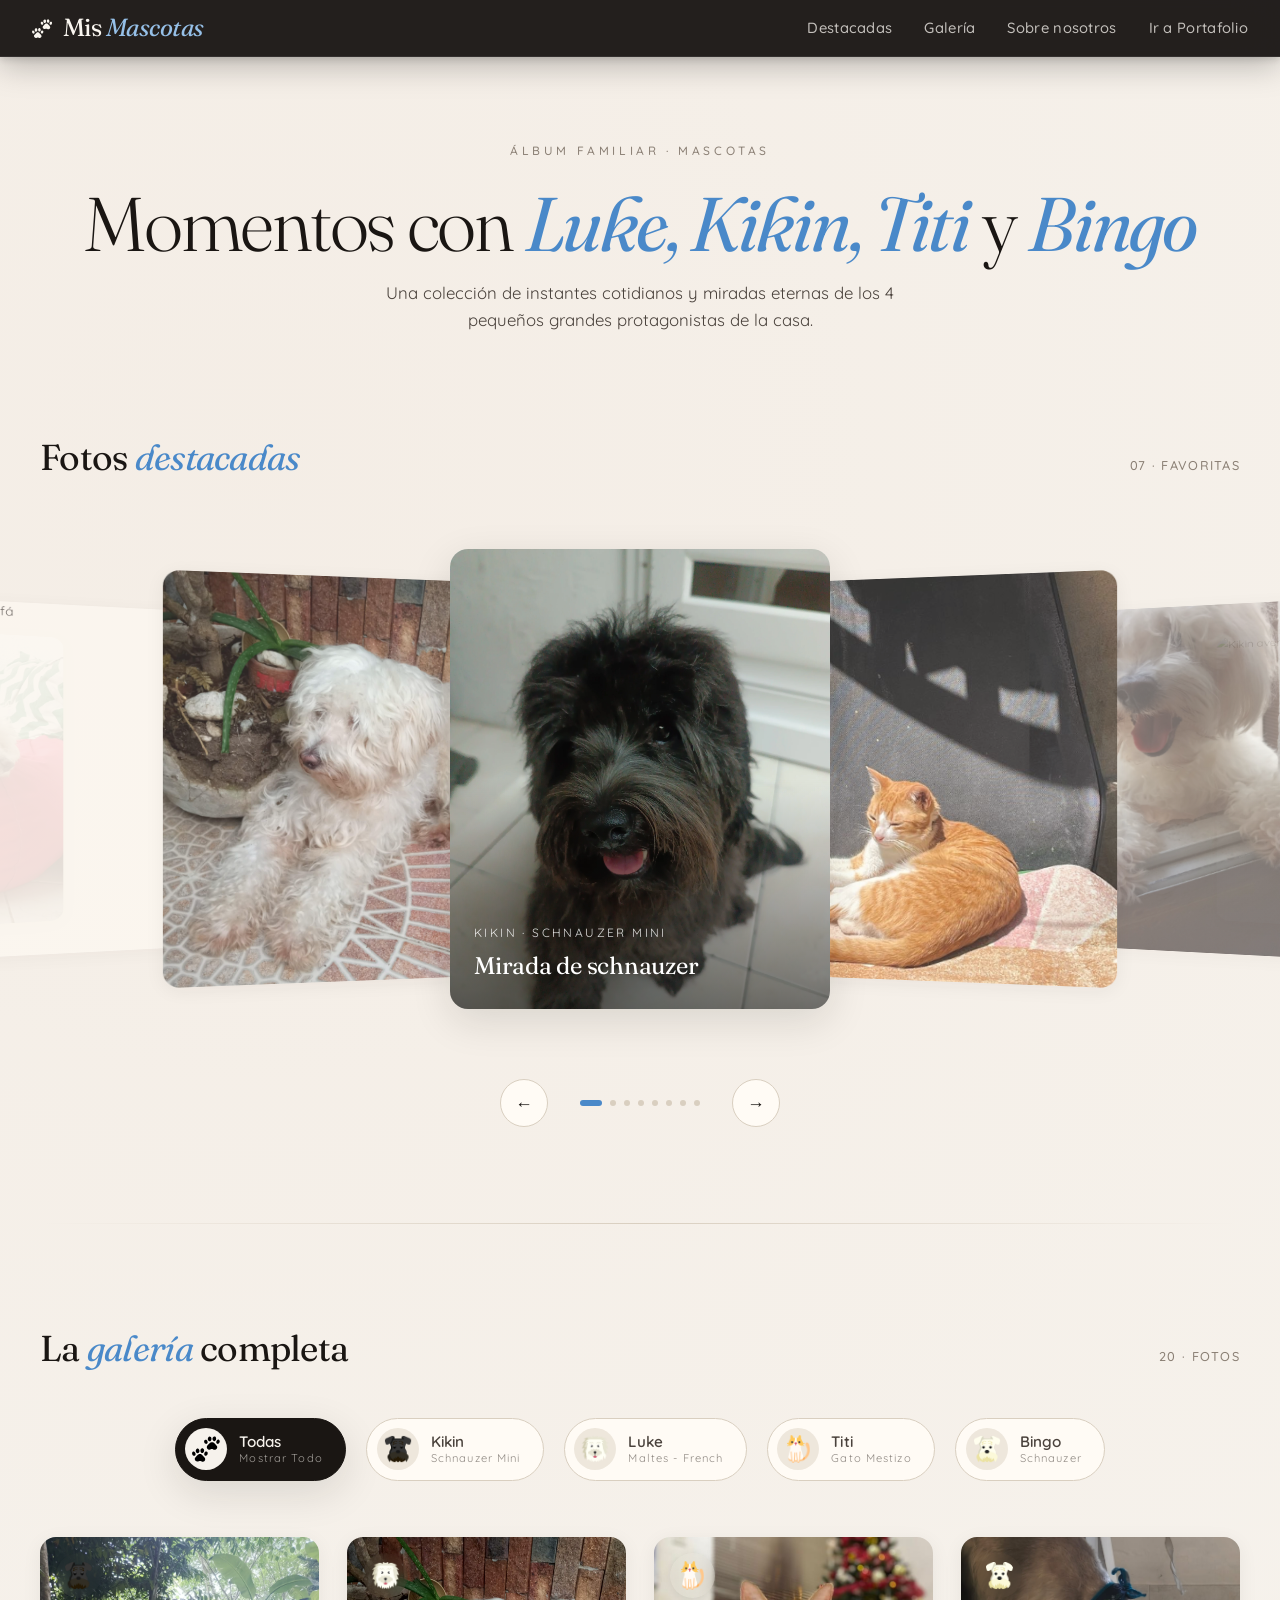
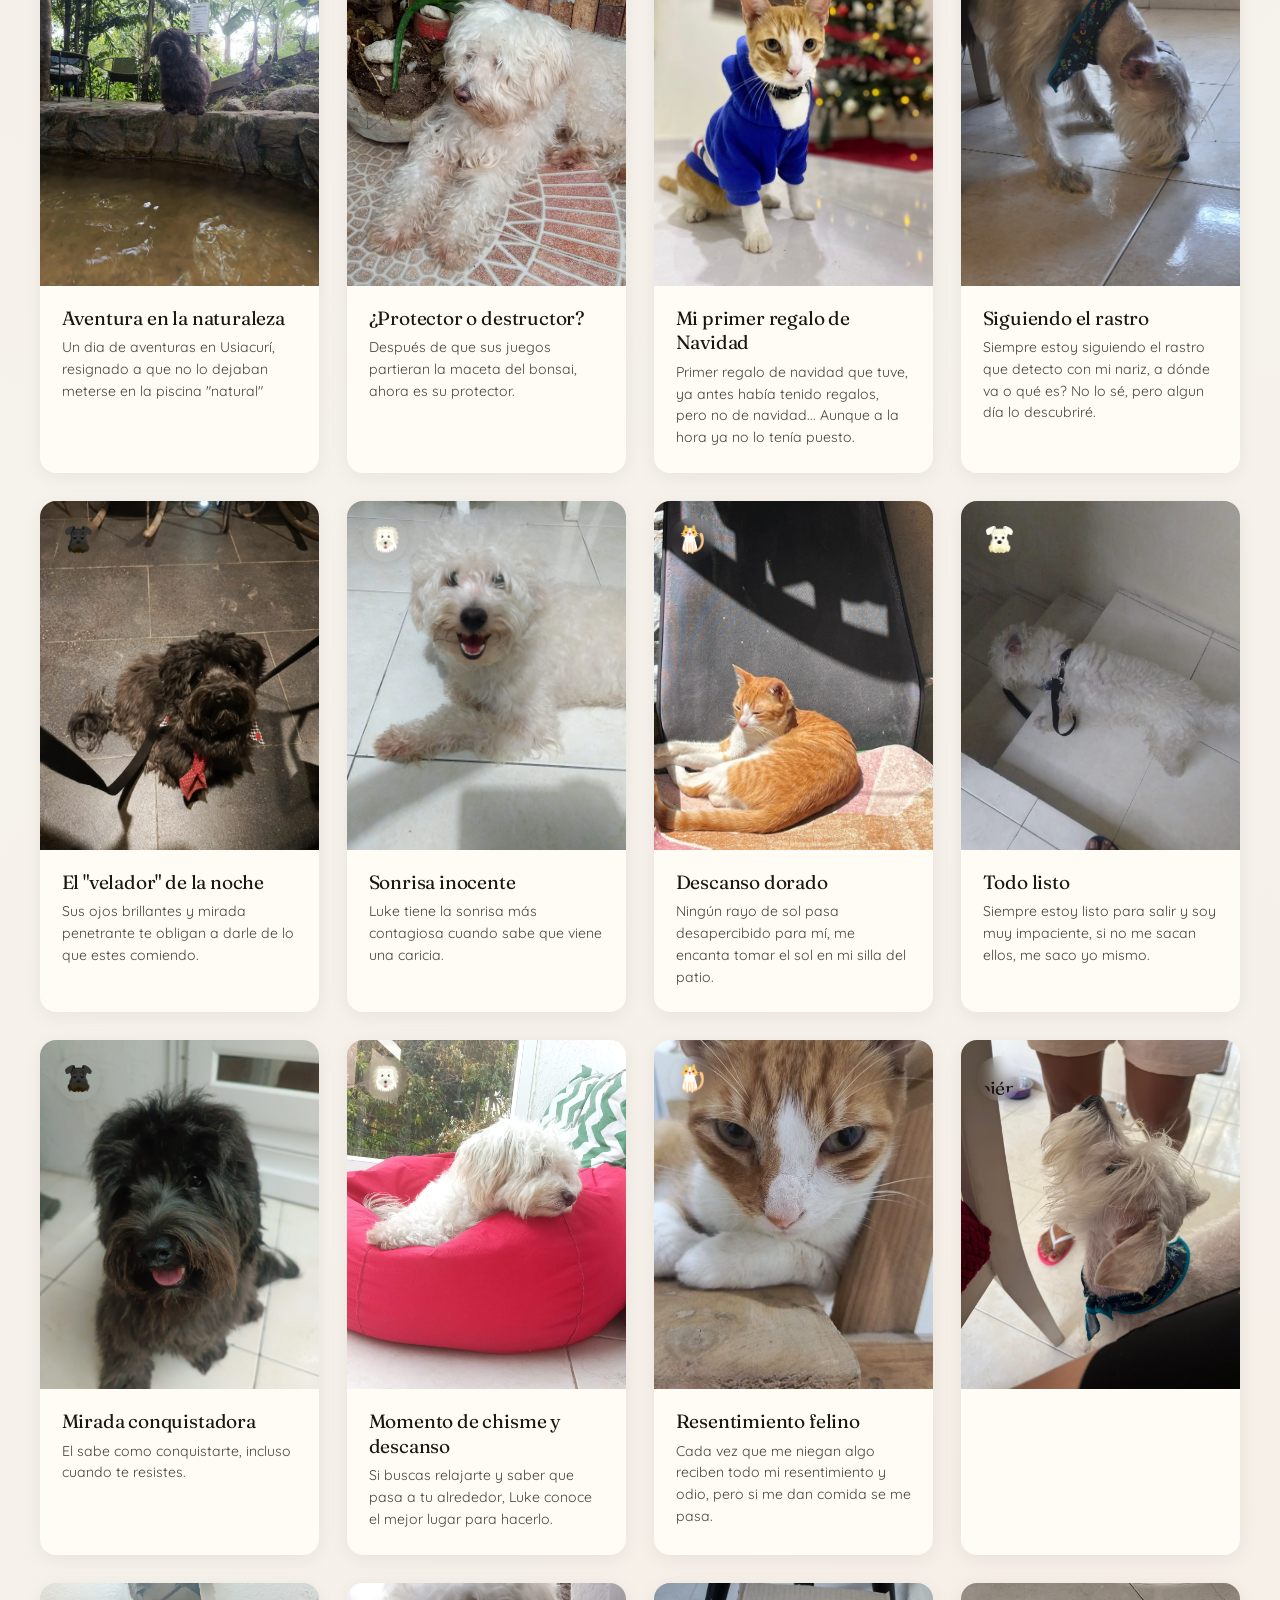
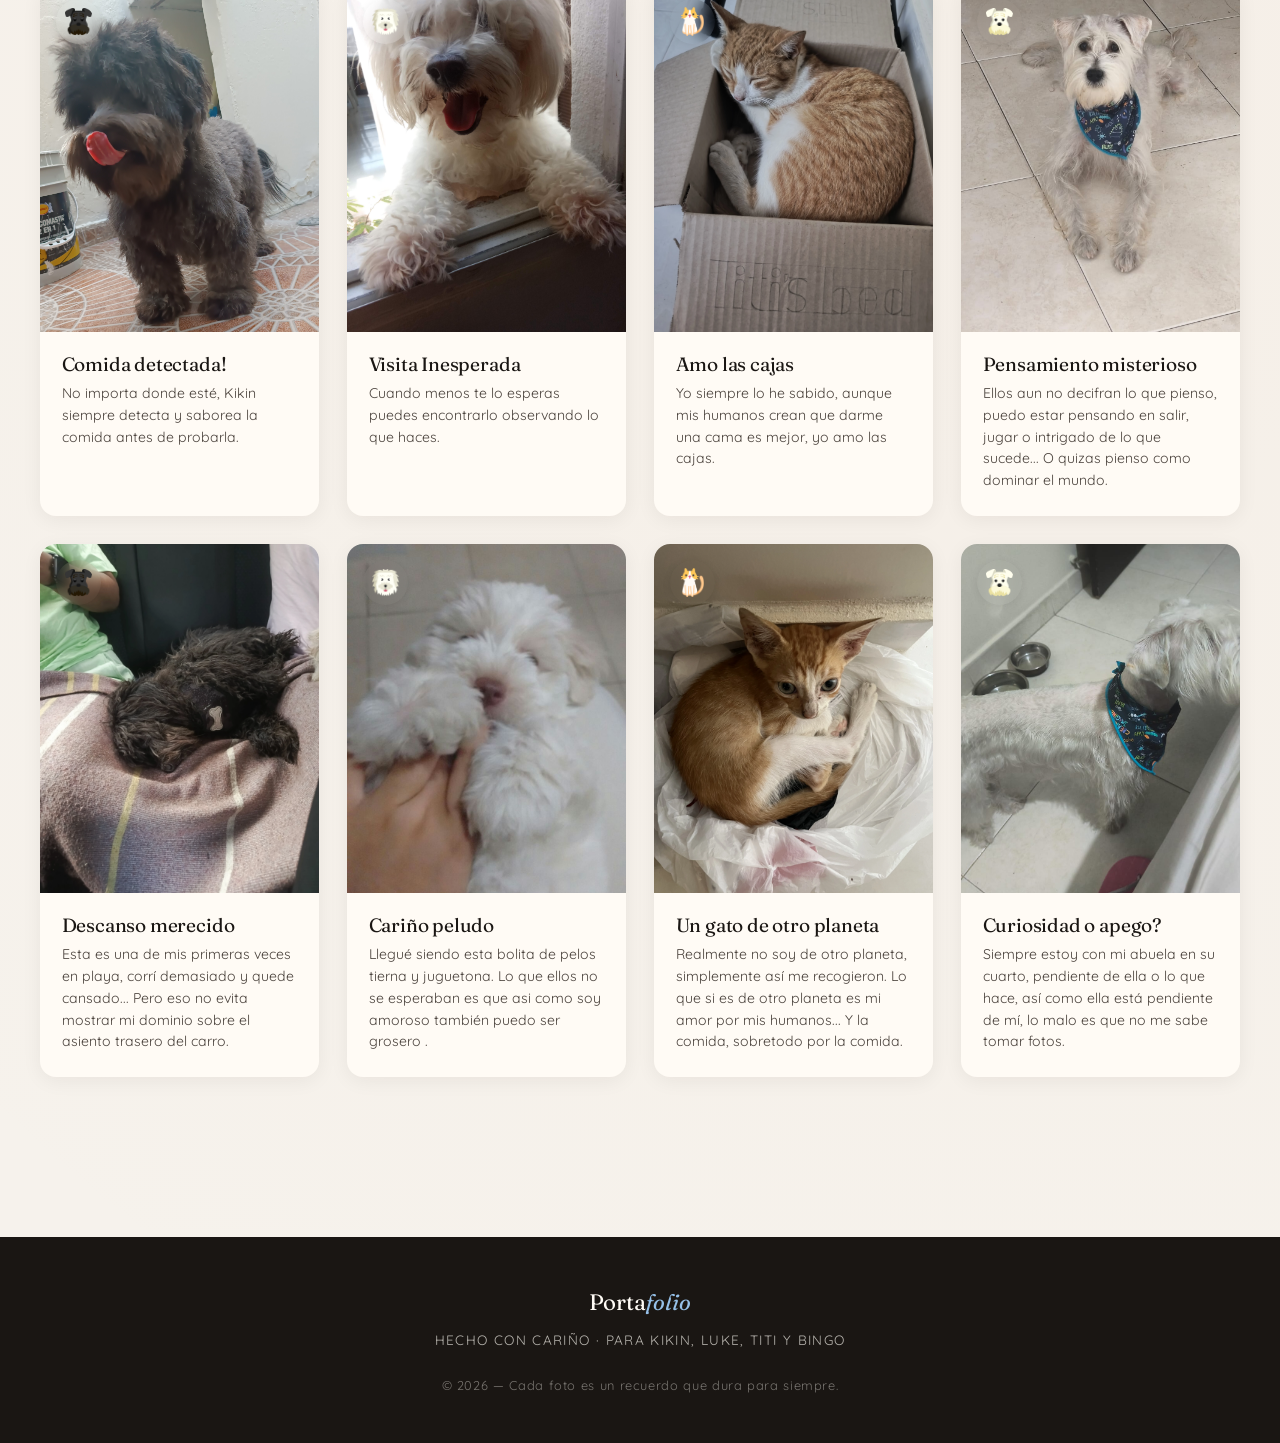
==== commit b78640b1: "galeria de mascotas con imagenes completas y descripciones terminadas" ====
--- a/src/views/mascota.html
+++ b/src/views/mascota.html
@@ -141,7 +141,7 @@
 
         <div class="section-header">
             <h2 class="section-title">La <em>galería</em> completa</h2>
-            <span class="section-count">15 · FOTOS</span>
+            <span class="section-count">20 · FOTOS</span>
         </div>
 
         <!-- --------------- Filtros --------------- -->
@@ -188,8 +188,7 @@
 
             <article class="photo-card" data-pet="kikin">
                 <div class="photo-media">
-                    <img src="/public/imgs/Kikin_piscina.webp"
-                        alt="Kikin siesta" loading="lazy">
+                    <img src="/public/imgs/Kikin_piscina.webp" alt="Kikin en piscina natural" loading="lazy">
                     <div class="photo-tag">
                         <div class="photo-tag-icon"><img src="/public/icons/Kikin.png" alt=""></div>
                     </div>
@@ -202,8 +201,7 @@
 
             <article class="photo-card" data-pet="luke">
                 <div class="photo-media">
-                    <img src="/public/imgs/Luke_bonsai.jpeg"
-                        alt="Luke paseo" loading="lazy">
+                    <img src="/public/imgs/Luke_bonsai.jpeg" alt="Luke protegiendo el bonsai" loading="lazy">
                     <div class="photo-tag">
                         <div class="photo-tag-icon"><img src="/public/icons/Luke.png" alt=""></div>
                     </div>
@@ -216,8 +214,7 @@
 
             <article class="photo-card" data-pet="titi">
                 <div class="photo-media">
-                    <img src="/public/imgs/Titi_Navidad.jpg"
-                        alt="Titi ventana" loading="lazy">
+                    <img src="/public/imgs/Titi_Navidad.jpg" alt="Titi y su primer regalo de navidad" loading="lazy">
                     <div class="photo-tag">
                         <div class="photo-tag-icon"><img src="/public/icons/Titi.png" alt=""></div>
 
@@ -231,8 +228,7 @@
 
             <article class="photo-card" data-pet="bingo">
                 <div class="photo-media">
-                    <img src="/public/imgs/Bingo_oliendo.jpg"
-                        alt="" loading="lazy">
+                    <img src="/public/imgs/Bingo_oliendo.jpg" alt="Bingo siguiendo un rastro" loading="lazy">
                     <div class="photo-tag">
                         <div class="photo-tag-icon"><img src="/public/icons/Bingo.png" alt=""></div>
                     </div>
@@ -245,22 +241,20 @@
 
             <article class="photo-card" data-pet="kikin">
                 <div class="photo-media">
-                    <img src="/public/imgs/Kikin_velando.webp"
-                        alt="Kikin cazador" loading="lazy">
+                    <img src="/public/imgs/Kikin_velando.webp" alt="Kikin velando en la cena" loading="lazy">
                     <div class="photo-tag">
                         <div class="photo-tag-icon"><img src="/public/icons/Kikin.png" alt=""></div>
                     </div>
                 </div>
                 <div class="photo-info">
-                    <h3 class="photo-title">El velador de la noche</h3>
+                    <h3 class="photo-title">El "velador" de la noche</h3>
                     <p class="photo-desc">Sus ojos brillantes y mirada penetrante te obligan a darle de lo que estes comiendo.</p>
                 </div>
             </article>
 
             <article class="photo-card" data-pet="luke">
                 <div class="photo-media">
-                    <img src="/public/imgs/Luke_sonriendo.webp"
-                        alt="Luke sonrisa" loading="lazy">
+                    <img src="/public/imgs/Luke_sonriendo.webp" alt="Luke sonriendo" loading="lazy">
                     <div class="photo-tag">
                         <div class="photo-tag-icon"><img src="/public/icons/Luke.png" alt=""></div>
                     </div>
@@ -273,8 +267,7 @@
 
             <article class="photo-card" data-pet="titi">
                 <div class="photo-media">
-                    <img src="/public/imgs/Titi_sol.jpg"
-                        alt="Titi sol" loading="lazy">
+                    <img src="/public/imgs/Titi_sol.jpg" alt="Titi sol" loading="lazy">
                     <div class="photo-tag">
                         <div class="photo-tag-icon"><img src="/public/icons/Titi.png" alt=""></div>
                     </div>
@@ -287,8 +280,7 @@
 
             <article class="photo-card" data-pet="bingo">
                 <div class="photo-media">
-                    <img src="/public/imgs/Bingo_autoSacandose.jpg"
-                        alt="" loading="lazy">
+                    <img src="/public/imgs/Bingo_autoSacandose.jpg" alt="Bingo autosacandose" loading="lazy">
                     <div class="photo-tag">
                         <div class="photo-tag-icon"><img src="/public/icons/Bingo.png" alt=""></div>
                     </div>
@@ -301,8 +293,7 @@
 
             <article class="photo-card" data-pet="kikin">
                 <div class="photo-media">
-                    <img src="/public/imgs/Kikin_picaro.webp"
-                        alt="Kikin mirada" loading="lazy">
+                    <img src="/public/imgs/Kikin_picaro.webp" alt="Kikin con mirada encantadora" loading="lazy">
                     <div class="photo-tag">
                         <div class="photo-tag-icon"><img src="/public/icons/Kikin.png" alt=""></div>
                     </div>
@@ -315,8 +306,7 @@
 
             <article class="photo-card" data-pet="luke">
                 <div class="photo-media">
-                    <img src="/public/imgs/Luke_puff_balcon.jpeg"
-                        alt="Luke bosque" loading="lazy">
+                    <img src="/public/imgs/Luke_puff_balcon.jpeg" alt="Luke acostado en un puff en el balcon" loading="lazy">
                     <div class="photo-tag">
                         <div class="photo-tag-icon"><img src="/public/icons/Luke.png" alt=""></div>
                     </div>
@@ -329,24 +319,22 @@
 
             <article class="photo-card" data-pet="titi">
                 <div class="photo-media">
-                    <img src="/public/imgs/Titi_resentido.jpg"
-                        alt="Titi curiosa" loading="lazy">
+                    <img src="/public/imgs/Titi_resentido.jpg" alt="Titi resentido" loading="lazy">
                     <div class="photo-tag">
                         <div class="photo-tag-icon"><img src="/public/icons/Titi.png" alt=""></div>
                     </div>
                 </div>
                 <div class="photo-info">
                     <h3 class="photo-title">Resentimiento felino</h3>
-                    <p class="photo-desc">Cada vez que me niegan algo reciben todo mi resentimiento y odio.</p>
+                    <p class="photo-desc">Cada vez que me niegan algo reciben todo mi resentimiento y odio, pero si me dan comida se me pasa.</p>
                 </div>
             </article>
 
             <article class="photo-card" data-pet="bingo">
                 <div class="photo-media">
-                    <img src="/public/imgs/Bingo_chismoso.jpg"
-                        alt="" loading="lazy">
-                    <div class="photo-tag">
-                        <div class="photo-tag-icon"><img src="/public/icons/Bingo.png" alt=""></div>
+                    <img src="/public/imgs/Bingo_chismoso.jpg" alt="Bingo sapito"" loading="lazy">
+                    <div class="photo-tag">
+                        <div class="photo-tag-icon"><img src="/public/icons/Bingo.png" alt="></div>
                     </div>
                 </div>
                 <div class="photo-info">
@@ -357,8 +345,7 @@
 
             <article class="photo-card" data-pet="kikin">
                 <div class="photo-media">
-                    <img src="/public/imgs/Kikin_saboreando.jpeg"
-                        alt="Kikin fiel" loading="lazy">
+                    <img src="/public/imgs/Kikin_saboreando.jpeg" alt="Kikin saboreandose" loading="lazy">
                     <div class="photo-tag">
                         <div class="photo-tag-icon"><img src="/public/icons/Kikin.png" alt=""></div>
                     </div>
@@ -371,8 +358,7 @@
 
             <article class="photo-card" data-pet="luke">
                 <div class="photo-media">
-                    <img src="/public/imgs/Luke_ventana.jpg"
-                        alt="Luke corazón" loading="lazy">
+                    <img src="/public/imgs/Luke_ventana.jpg" alt="Luke asomado por la ventana" loading="lazy">
                     <div class="photo-tag">
                         <div class="photo-tag-icon"><img src="/public/icons/Luke.png" alt=""></div>
                     </div>
@@ -385,8 +371,7 @@
 
             <article class="photo-card" data-pet="titi">
                 <div class="photo-media">
-                    <img src="/public/imgs/Titi_camabox.webp"
-                        alt="Titi sueño" loading="lazy">
+                    <img src="/public/imgs/Titi_camabox.webp" alt="Titi durmiendo en su caja" loading="lazy">
                     <div class="photo-tag">
                         <div class="photo-tag-icon"><img src="/public/icons/Titi.png" alt=""></div>
                     </div>
@@ -399,71 +384,66 @@
 
             <article class="photo-card" data-pet="bingo">
                 <div class="photo-media">
-                    <img src="/public/imgs/Bingo_acostado.jpg"
-                        alt="" loading="lazy">
+                    <img src="/public/imgs/Bingo_acostado.jpg" alt="Bingo acostado con mirada intrigante" loading="lazy">
                     <div class="photo-tag">
                         <div class="photo-tag-icon"><img src="/public/icons/Bingo.png" alt=""></div>
                     </div>
                 </div>
                 <div class="photo-info">
-                    <h3 class="photo-title">Bingo</h3>
-                    <p class="photo-desc">En pleno sueño, las patitas se mueven como si persiguiera algo lejano.</p>
+                    <h3 class="photo-title">Pensamiento misterioso</h3>
+                    <p class="photo-desc">Ellos aun no decifran lo que pienso, puedo estar pensando en salir, jugar o intrigado de lo que sucede... O quizas pienso como dominar el mundo.</p>
                 </div>
             </article>
 
             <article class="photo-card" data-pet="kikin">
                 <div class="photo-media">
-                    <img src="/public/imgs/Kikin_cansado.webp"
-                        alt="Kikin fiel" loading="lazy">
+                    <img src="/public/imgs/Kikin_cansado.webp" alt="Kikin cansado de correr en la playa" loading="lazy">
                     <div class="photo-tag">
                         <div class="photo-tag-icon"><img src="/public/icons/Kikin.png" alt=""></div>
                     </div>
                 </div>
                 <div class="photo-info">
                     <h3 class="photo-title">Descanso merecido</h3>
-                    <p class="photo-desc">No importa donde esté, Kikin siempre detecta y saborea la comida antes de probarla.</p>
+                    <p class="photo-desc">Esta es una de mis primeras veces en playa, corrí demasiado y quede cansado... Pero eso no evita mostrar mi dominio sobre el asiento trasero del carro.</p>
                 </div>
             </article>
 
             <article class="photo-card" data-pet="luke">
                 <div class="photo-media">
-                    <img src="/public/imgs/Luke_recien_llegado.jpg"
-                        alt="Luke corazón" loading="lazy">
+                    <img src="/public/imgs/Luke_recien_llegado.jpg" alt="Luke de cachorro" loading="lazy">
                     <div class="photo-tag">
                         <div class="photo-tag-icon"><img src="/public/icons/Luke.png" alt=""></div>
                     </div>
                 </div>
                 <div class="photo-info">
-                    <h3 class="photo-title">Que estas haciendo?</h3>
-                    <p class="photo-desc">Cuando menos te lo esperas puedes encontrarlo curiosiando y chismoseando lo que haces.</p>
+                    <h3 class="photo-title">Cariño peludo</h3>
+                    <p class="photo-desc">Llegué siendo esta bolita de pelos tierna y juguetona. Lo que ellos no se esperaban es que asi como soy amoroso también puedo ser grosero .</p>
                 </div>
             </article>
 
             <article class="photo-card" data-pet="titi">
                 <div class="photo-media">
-                    <img src="/public/imgs/Titi_alien.webp"
-                        alt="Titi sueño" loading="lazy">
+                    <img src="/public/imgs/Titi_alien.webp" alt="Titi bebé recien llegado" loading="lazy">
                     <div class="photo-tag">
                         <div class="photo-tag-icon"><img src="/public/icons/Titi.png" alt=""></div>
                     </div>
                 </div>
                 <div class="photo-info">
-                    <h3 class="photo-title">Bigotes de ensueño</h3>
-                    <p class="photo-desc">En pleno sueño, las patitas se mueven como si persiguiera algo lejano.</p>
+                    <h3 class="photo-title">Un gato de otro planeta</h3>
+                    <p class="photo-desc">Realmente no soy de otro planeta, simplemente así me recogieron. Lo que si es de otro planeta es mi amor por mis humanos... Y la comida, sobretodo por la comida.</p>
                 </div>
             </article>
 
             <article class="photo-card" data-pet="bingo">
                 <div class="photo-media">
-                    <img src="/public/imgs/bin"
-                        alt="" loading="lazy">
+                    <img src="/public/imgs/Bingo_cuarto.jpg" alt="Bingo en el cuarto de su abuela observandola" loading="lazy">
                     <div class="photo-tag">
                         <div class="photo-tag-icon"><img src="/public/icons/Bingo.png" alt=""></div>
                     </div>
                 </div>
                 <div class="photo-info">
-                    <h3 class="photo-title">Bingo</h3>
-                    <p class="photo-desc">En pleno sueño, las patitas se mueven como si persiguiera algo lejano.</p>
+                    <h3 class="photo-title">Curiosidad o apego?</h3>
+                    <p class="photo-desc">Siempre estoy con mi abuela en su cuarto, pendiente de ella o lo que hace, así como ella está pendiente de mí, lo malo es que no me sabe tomar fotos.</p>
                 </div>
             </article>
         </div>
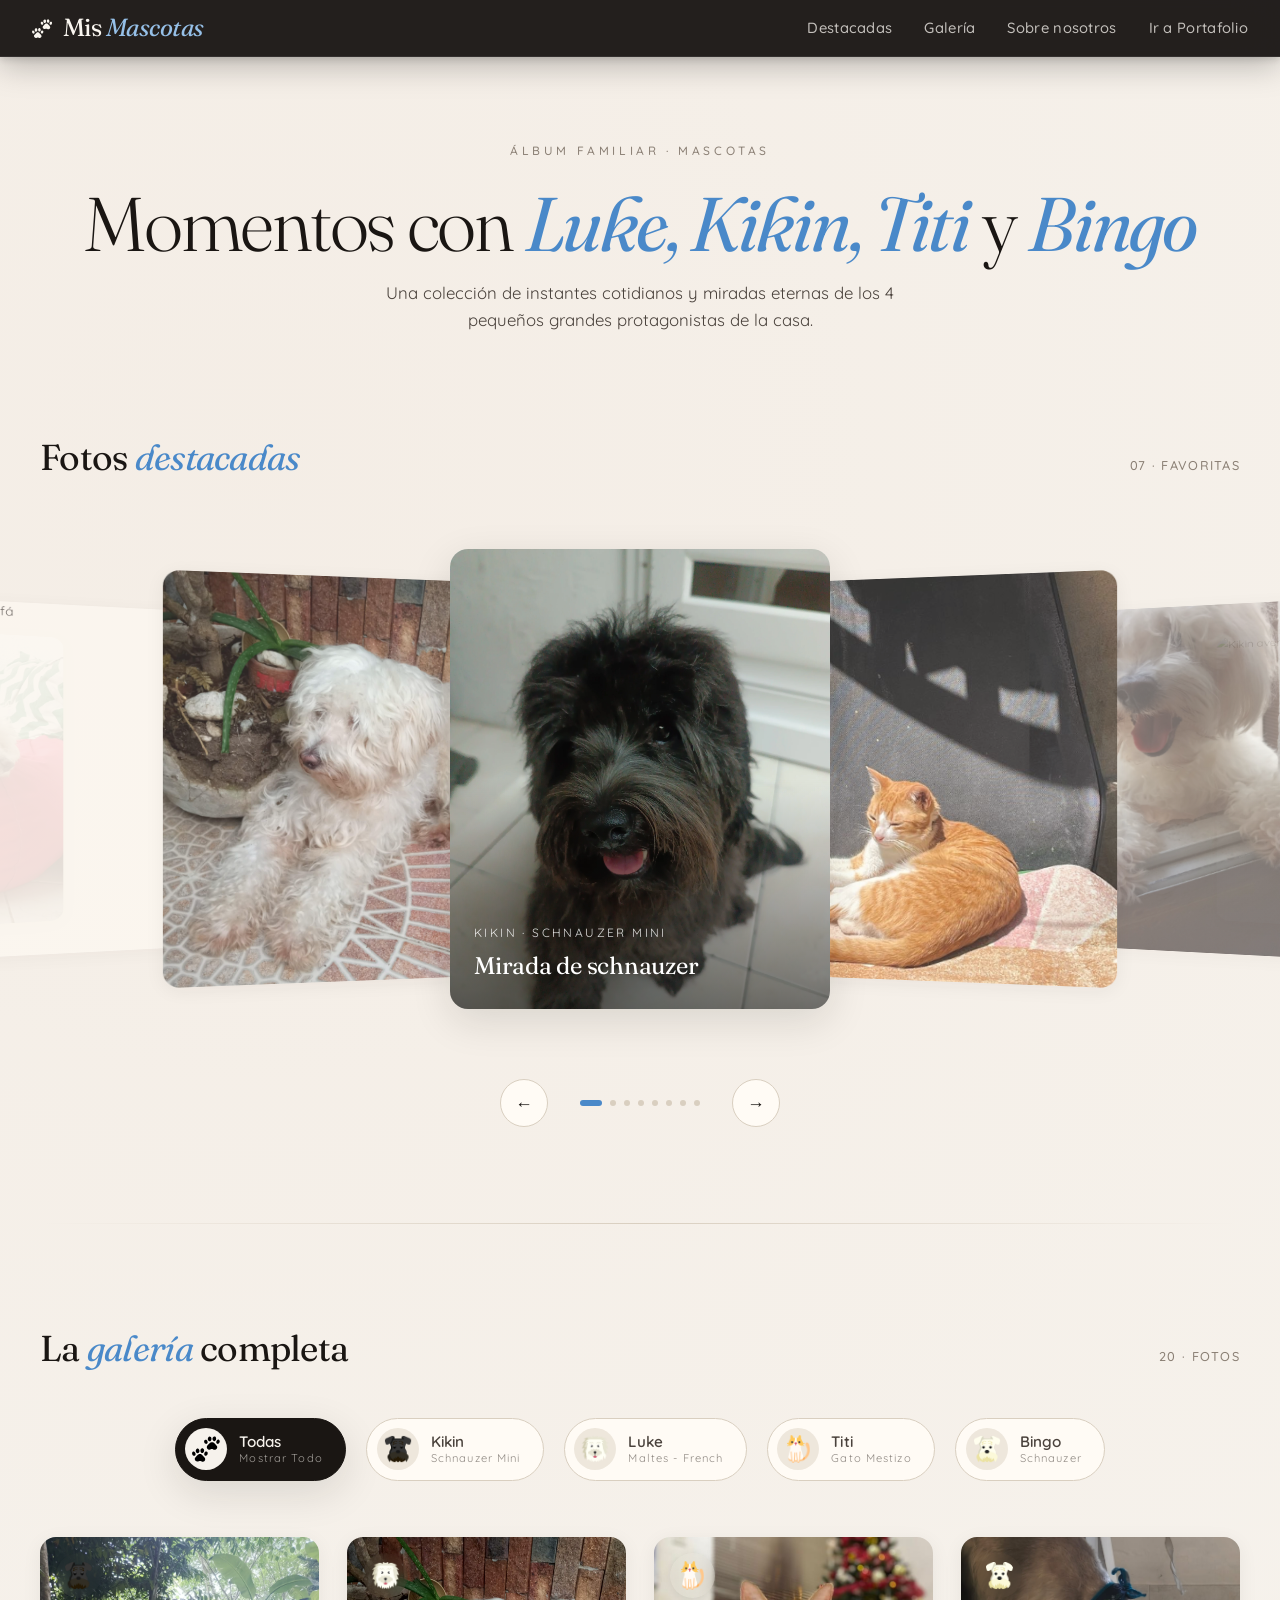
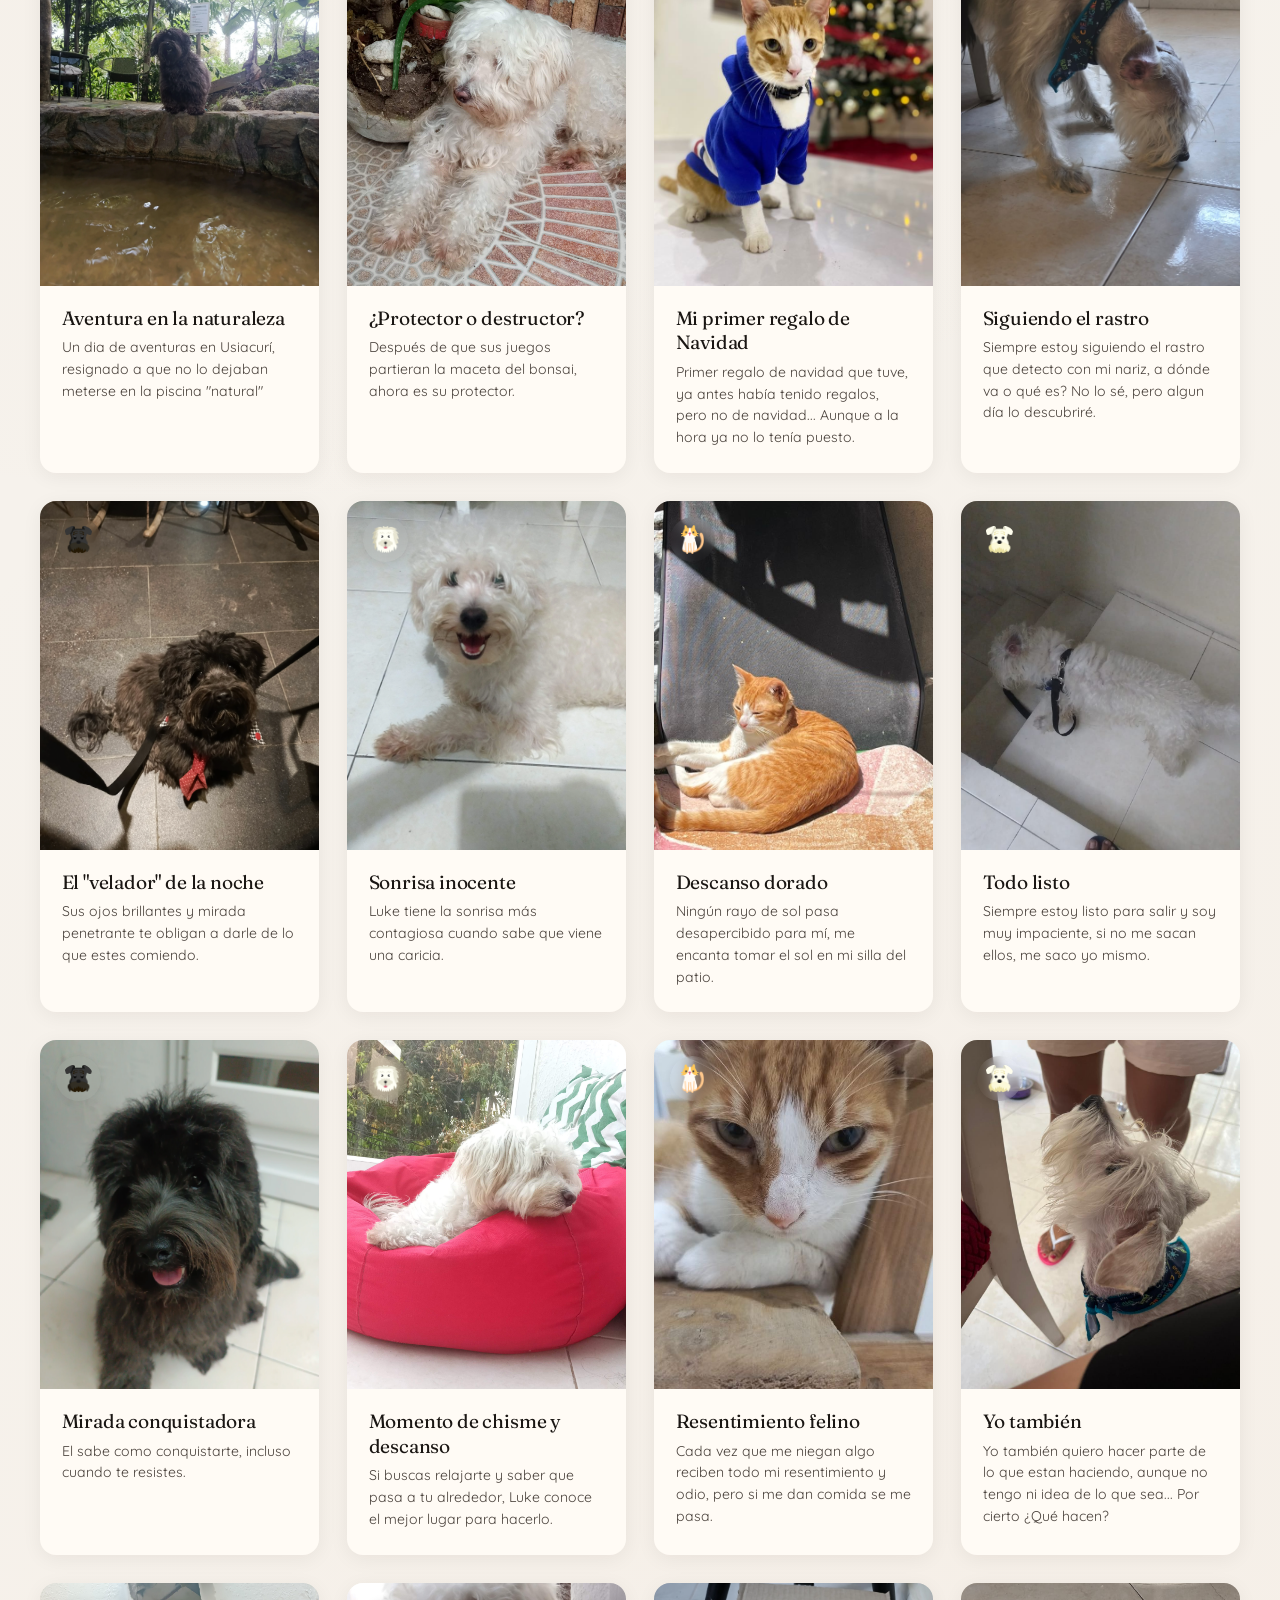
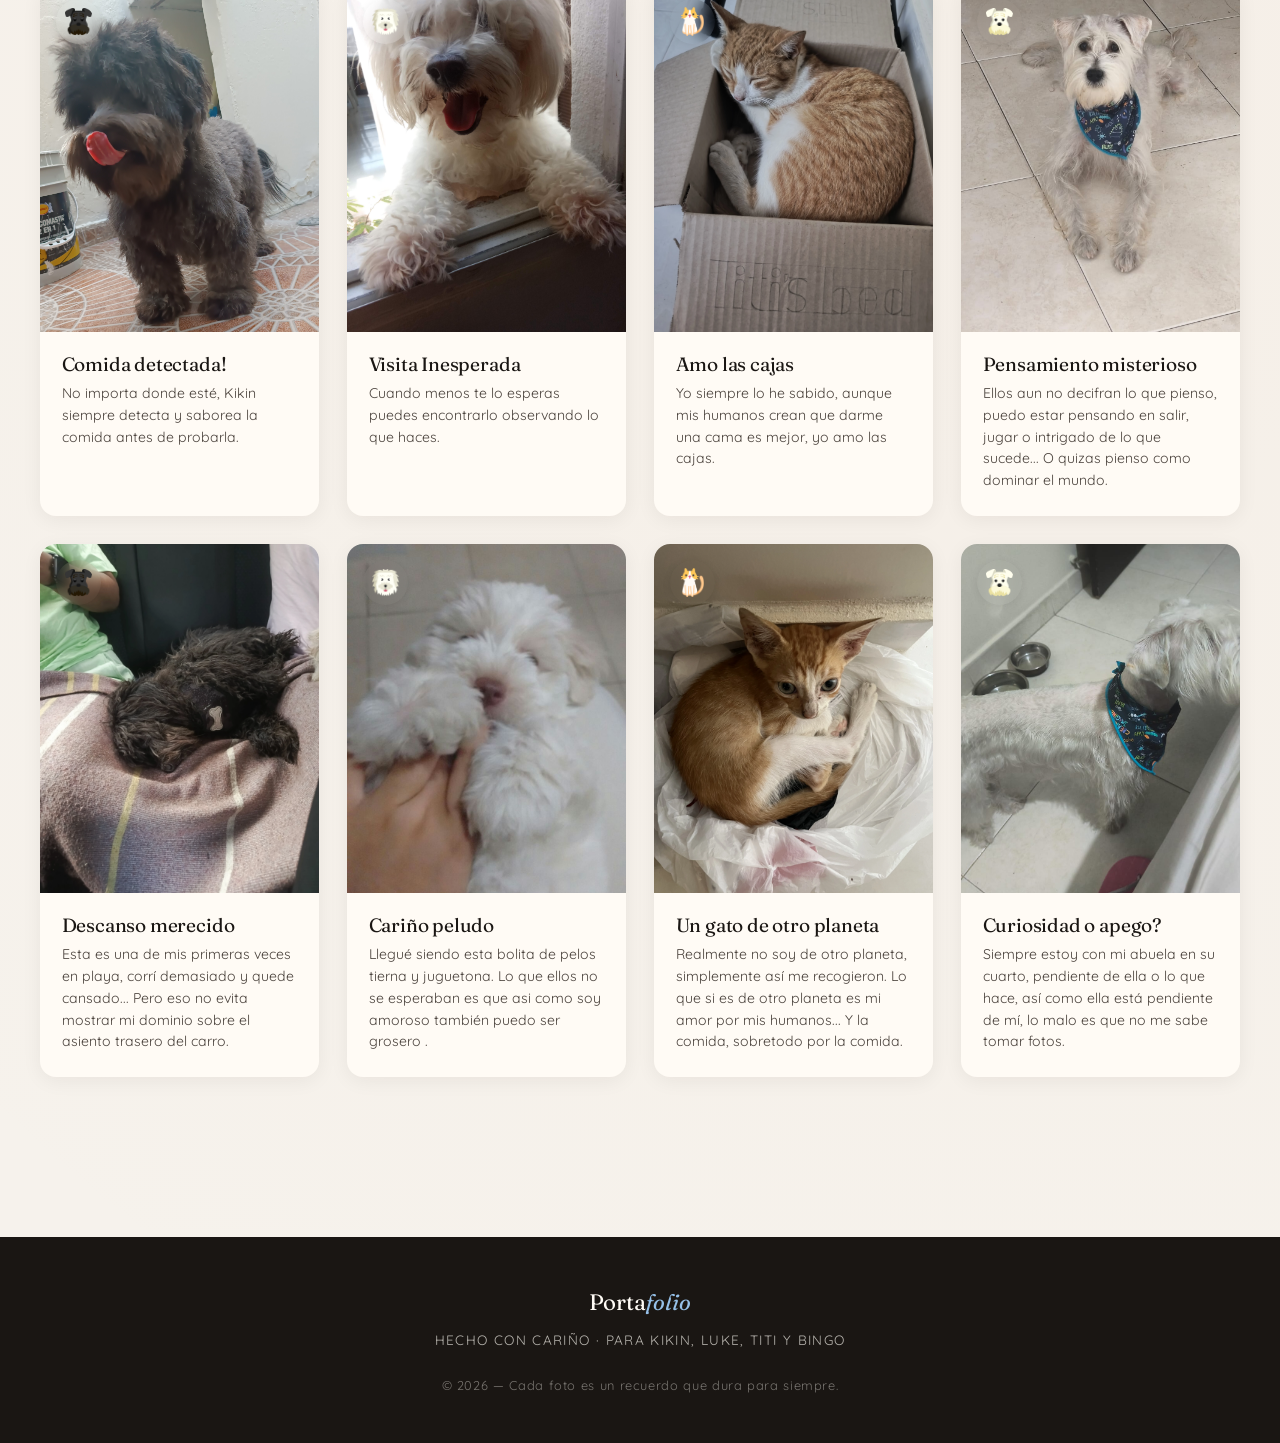
==== commit 84dbf597: "bug en imagen de bingo corregido" ====
--- a/src/views/mascota.html
+++ b/src/views/mascota.html
@@ -334,7 +334,7 @@
                 <div class="photo-media">
                     <img src="/public/imgs/Bingo_chismoso.jpg" alt="Bingo sapito"" loading="lazy">
                     <div class="photo-tag">
-                        <div class="photo-tag-icon"><img src="/public/icons/Bingo.png" alt="></div>
+                        <div class="photo-tag-icon"><img src="/public/icons/Bingo.png" alt="""></div>
                     </div>
                 </div>
                 <div class="photo-info">
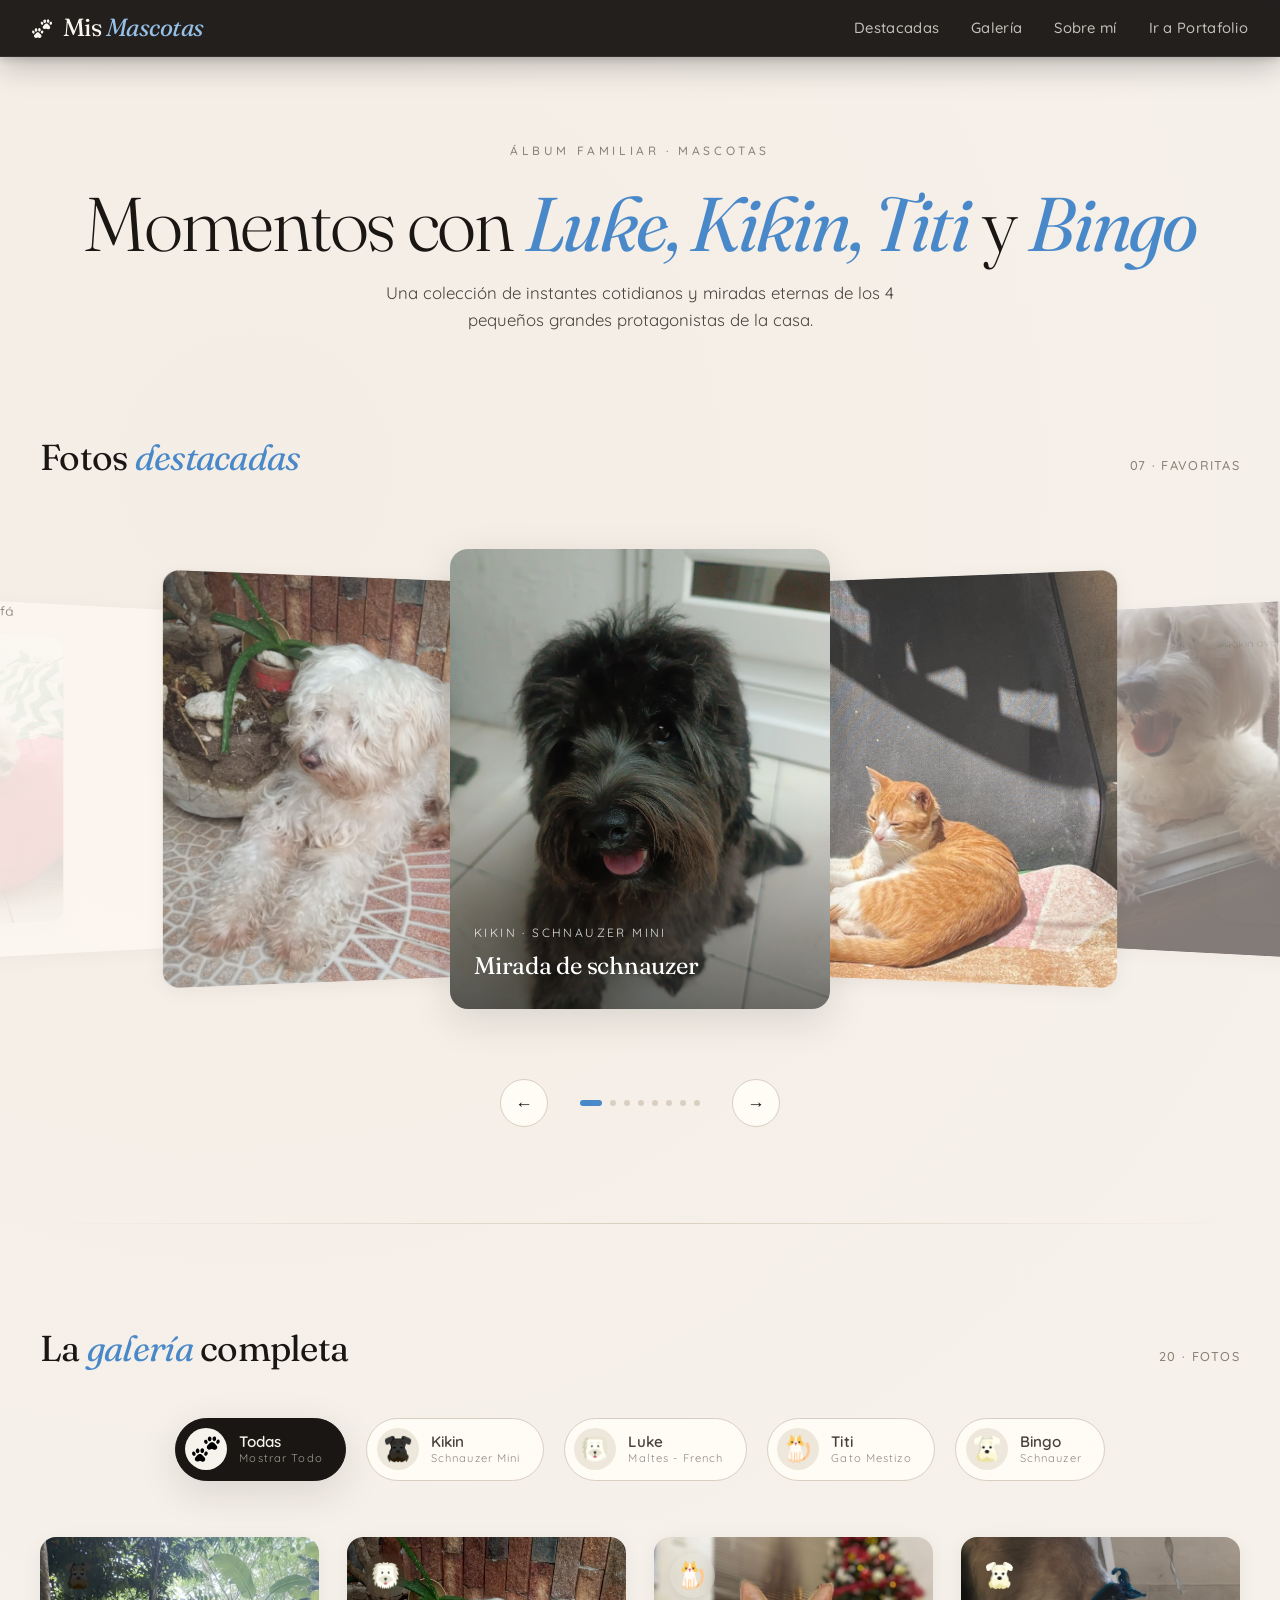
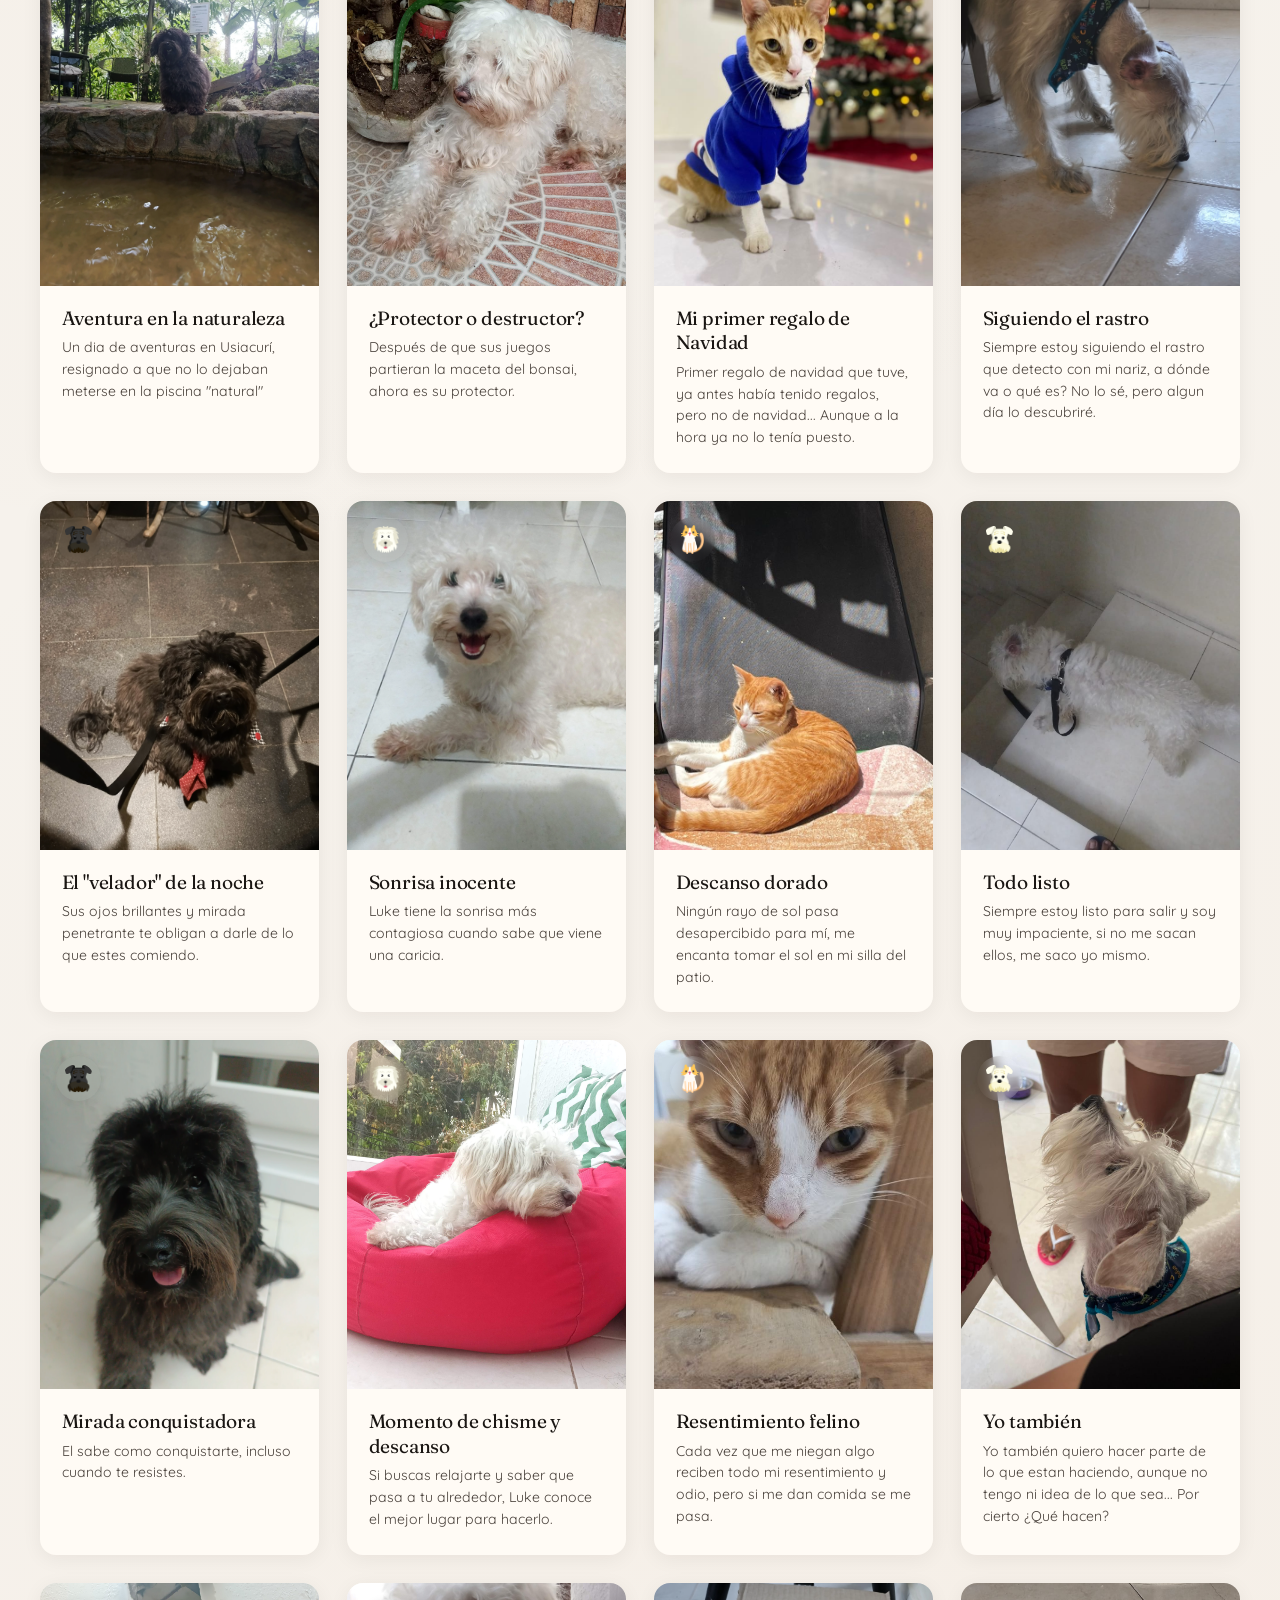
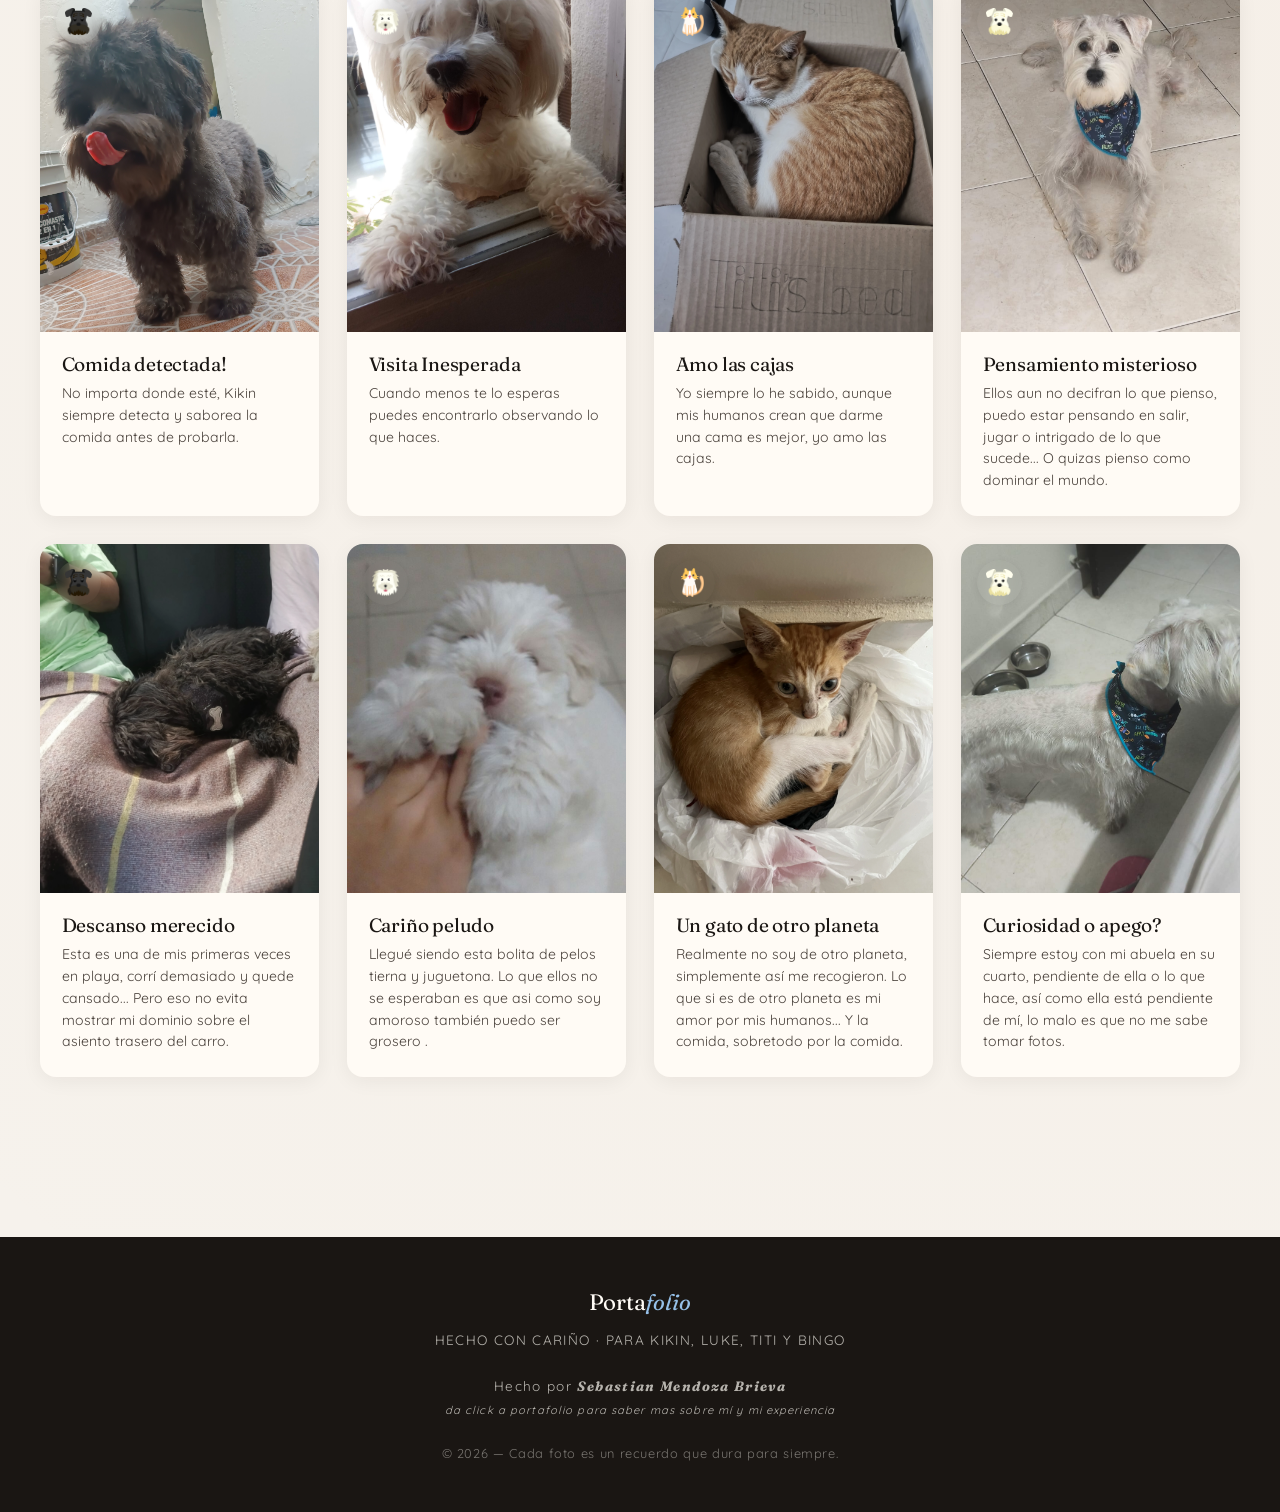
==== commit 8d46bcc9: "footer linkeado a navbar" ====
--- a/src/views/mascota.html
+++ b/src/views/mascota.html
@@ -31,7 +31,7 @@
             <nav class="nav">
                 <a href="#featured">Destacadas</a>
                 <a href="#gallery">Galería</a>
-                <a href="#about">Sobre nosotros</a>
+                <a href="#footer">Sobre mí</a>
                 <a href="../../index.html">Ir a Portafolio</a>
             </nav>
             <button class="menu__toggle">
@@ -450,10 +450,11 @@
     </section>
 
     <!-- FOOTER -->
-    <footer class="footer">
+    <footer class="footer" id="footer">
         <div class="footer-content">
             <div class="footer-logo"> <a href="../../index.html"> Porta<em>folio</em></a></div>
             <div class="footer-tag">HECHO CON CARIÑO · PARA KIKIN, LUKE, TITI Y BINGO</div>
+             <div class="footer-tag">Hecho por <strong style="font-family: 'Fraunces', serif; font-style: italic;">Sebastian Mendoza Brieva</strong> <br> <em>da click a portafolio para saber mas sobre mí y mi experiencia</em></div>
             <div class="footer-copy">© 2026 — Cada foto es un recuerdo que dura para siempre.</div>
         </div>
     </footer>
--- a/src/css/mascota.css
+++ b/src/css/mascota.css
@@ -698,6 +698,10 @@
     letter-spacing: 0.1em;
     margin-bottom: 1.25rem;
 }
+.footer-tag em {
+    font-size: 0.7rem;
+    letter-spacing: 0.1em;
+}
 
 .footer-copy {
     font-size: 0.75rem;
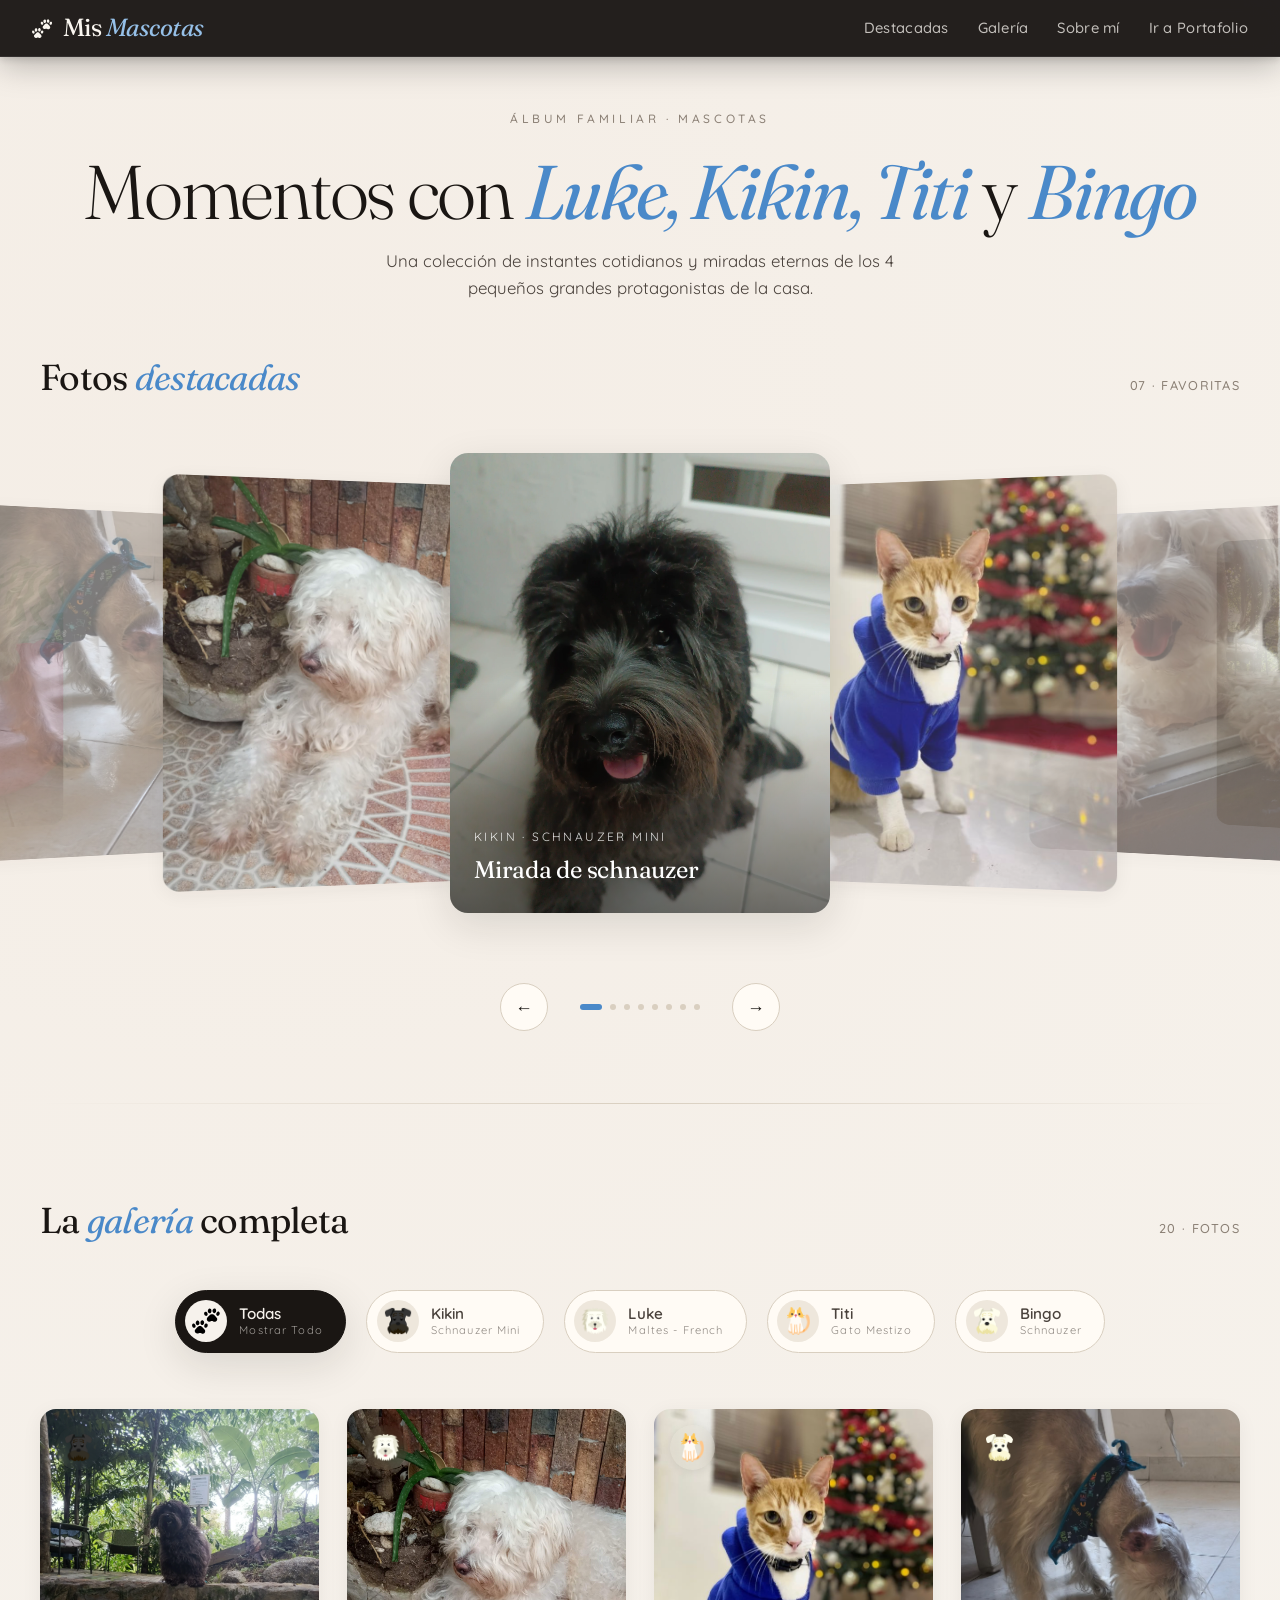
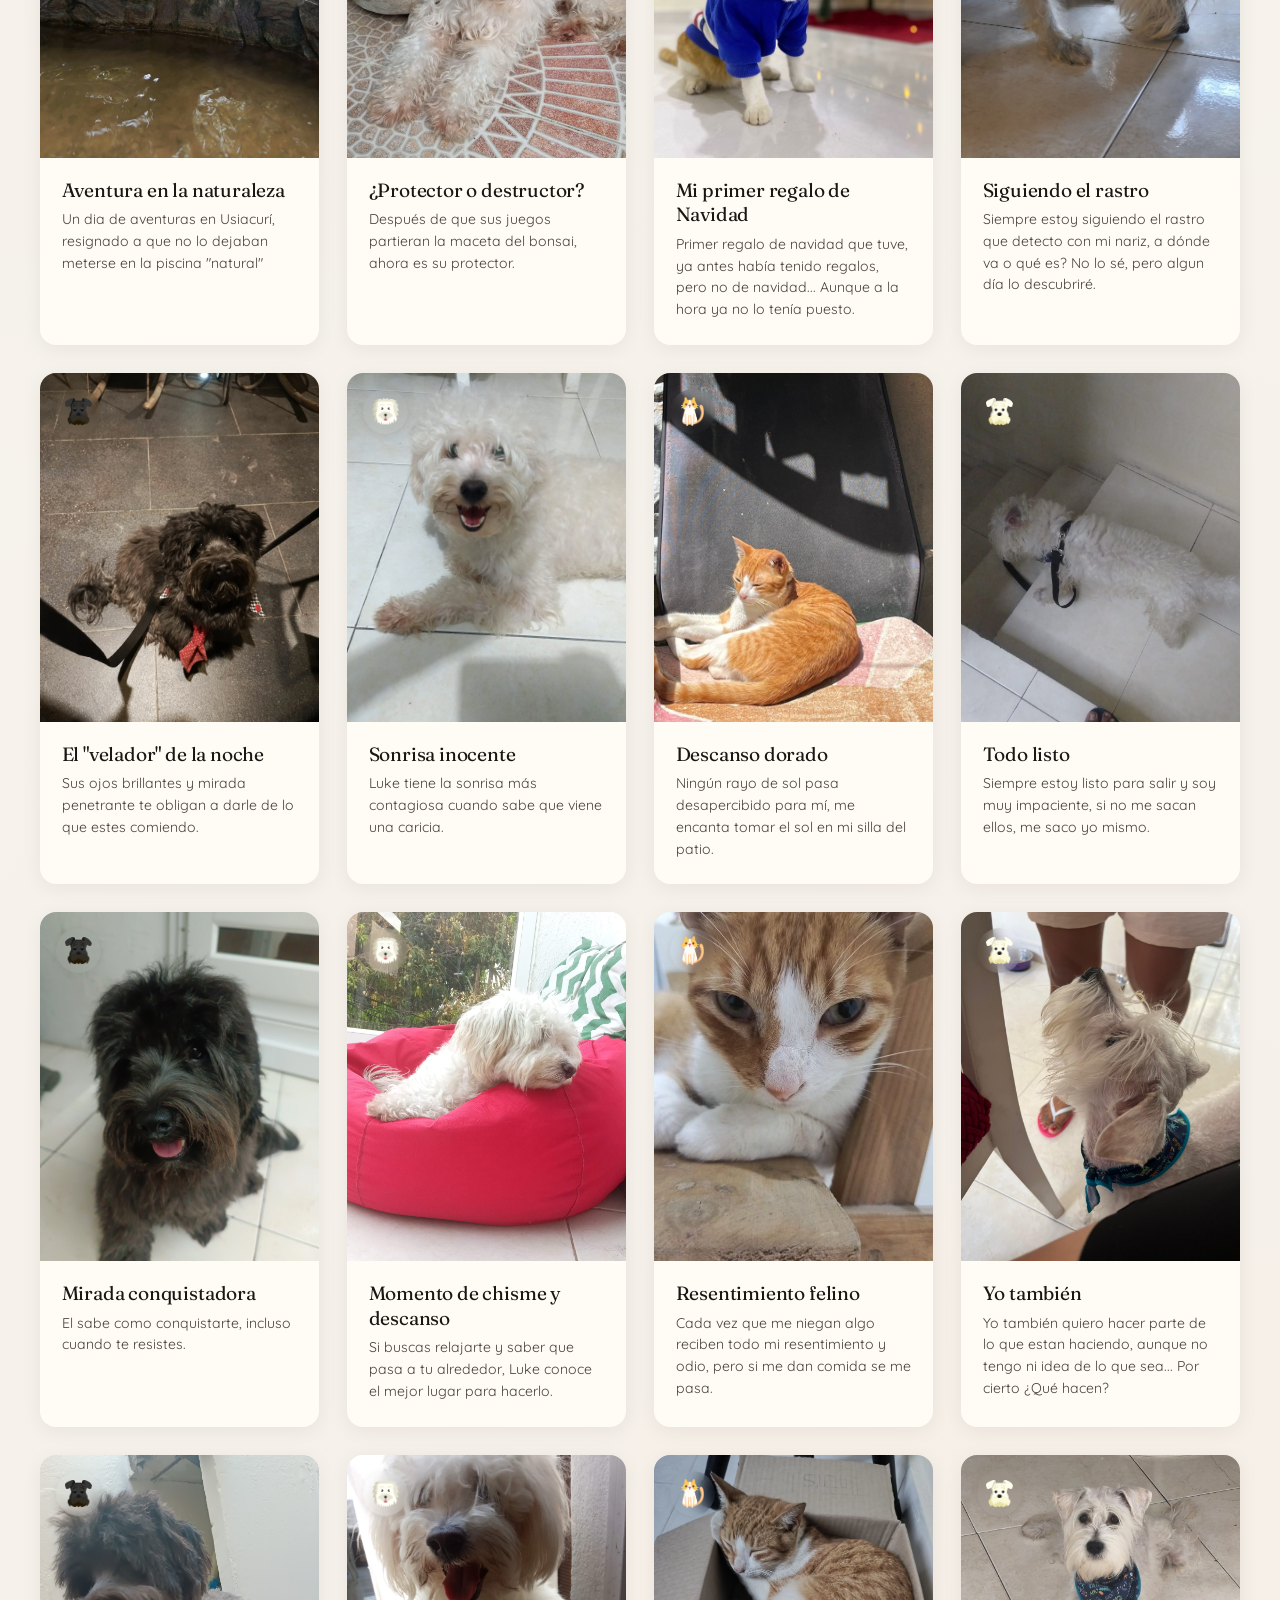
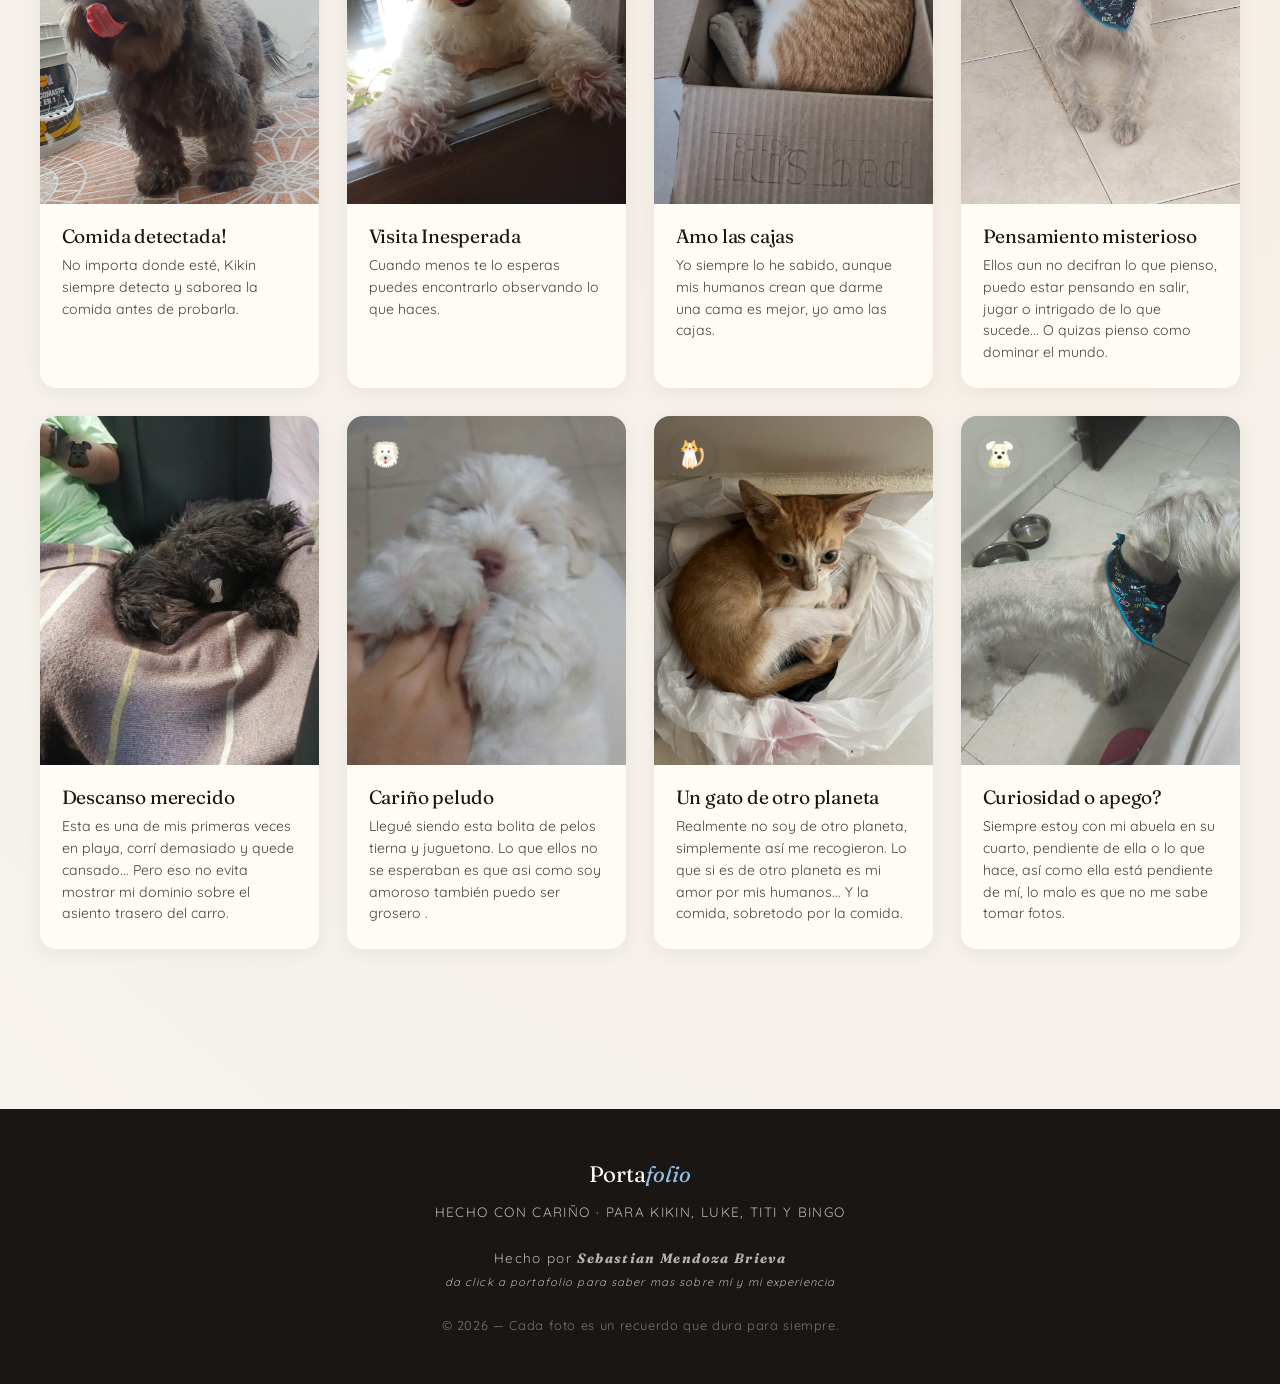
==== commit accf0538: "error en header corregido. JS modular para modales, mensaje de bienvenida y menu." ====
--- a/src/views/mascota.html
+++ b/src/views/mascota.html
@@ -28,7 +28,7 @@
                 </svg>
                 <span>Mis <em>Mascotas</em></span>
             </a>
-            <nav class="nav">
+            <nav class="navegacion">
                 <a href="#featured">Destacadas</a>
                 <a href="#gallery">Galería</a>
                 <a href="#footer">Sobre mí</a>
@@ -65,30 +65,28 @@
                     </div>
                 </div>
                 <div class="carousel-item" data-index="1">
-                    <img src="/public/imgs/Titi_sol.jpg"
-                        alt="Titi descanso al sol">
+                    <img src="/public/imgs/Titi_Navidad.jpg" alt="Titi con su primer regalo de navidad">
                     <div class="carousel-caption">
                         <div class="carousel-caption-name">TITI · Gato Mestizo</div>
-                        <div class="carousel-caption-title">Descanso dorado</div>
+                        <div class="carousel-caption-title">Navidad felina</div>
                     </div>
                 </div>
                 <div class="carousel-item" data-index="2">
-                    <img src="/public/imgs/Luke_ventana.jpg" alt="Luke brisa">
+                    <img src="/public/imgs/Luke_ventana.jpg" alt="Luke en la ventana">
                     <div class="carousel-caption">
                         <div class="carousel-caption-name">LUKE · Maltes - French</div>
-                        <div class="carousel-caption-title">Buenas ¿Que estás haciendo?</div>
+                        <div class="carousel-caption-title">Visita sorpresa</div>
                     </div>
                 </div>
                 <div class="carousel-item" data-index="3">
-                    <img src="/public/imgs/Kikin_piscina.jpg" alt="Kikin aventurero">
+                    <img src="/public/imgs/Kikin_piscina.webp" alt="Kikin aventurero">
                     <div class="carousel-caption">
                         <div class="carousel-caption-name">KIKIN · Schnauzer Mini</div>
                         <div class="carousel-caption-title">Corazón aventurero</div>
                     </div>
                 </div>
                 <div class="carousel-item" data-index="4">
-                    <img src="/public/imgs/Titi_resentido.jpg"
-                        alt="Titi resentido">
+                    <img src="/public/imgs/Titi_resentido.jpg" alt="Titi resentido">
                     <div class="carousel-caption">
                         <div class="carousel-caption-name">TITI · Gato Mestizo</div>
                         <div class="carousel-caption-title">Miradas que matan</div>
@@ -102,10 +100,10 @@
                     </div>
                 </div>
                 <div class="carousel-item" data-index="6">
-                    <img src="/public/imgs/Kikin_cansado.jpg" alt="Kikin sofá">
-                    <div class="carousel-caption">
-                        <div class="carousel-caption-name">KIKIN · Schnauzer Mini</div>
-                        <div class="carousel-caption-title">Descanso merecido</div>
+                    <img src="/public/imgs/Bingo_oliendo.jpg" alt="Bingo rastreando">
+                    <div class="carousel-caption">
+                        <div class="carousel-caption-name">BINGO · Schnauzer</div>
+                        <div class="carousel-caption-title">Siguiendo el rastro</div>
                     </div>
                 </div>
                 <div class="carousel-item" data-index="7">
@@ -459,6 +457,7 @@
         </div>
     </footer>
 <script type="module" src="/src/js/carrusel.js"></script>
+<script type="module" src="/src/js/menuHamburguesa.js"></script>
 </body>
 
 </html>
--- a/src/css/mascota.css
+++ b/src/css/mascota.css
@@ -57,8 +57,8 @@
     top: 0;
     z-index: 100;
     background: rgba(18, 15, 13, 0.925);
-    backdrop-filter: blur(20px) saturate(180%);
-    -webkit-backdrop-filter: blur(20px) saturate(180%);
+    backdrop-filter: blur(15px) saturate(180%);
+    -webkit-backdrop-filter: blur(15px) saturate(180%);
     border-bottom: 1px solid rgba(255, 255, 255, 0.08);
     box-shadow:
         0 8px 32px rgba(0, 0, 0, 0.25),
@@ -105,13 +105,30 @@
 }
 
 /* Nav — oculto en móvil */
-.nav {
+/* .navegacion {
     display: none;
     gap: 2rem;
     align-items: center;
-}
-
-.nav a {
+} */
+ .navegacion {
+    position: absolute;
+    top: 2.5rem; 
+    right: 0px;
+    width: 10rem;
+    height: 10rem;
+    padding: 1rem;
+    background: rgba(18, 15, 13, 0.925);
+    backdrop-filter: blur(15px) saturate(180%);
+    -webkit-backdrop-filter: blur(15px) saturate(180%);
+    border: 1px solid rgba(255, 255, 255, 0.1); 
+    border-radius: 15px; 
+    box-shadow: 0 8px 32px 0 rgba(0, 0, 0, 0.37);
+    transition: all 0.3s ease;
+    display: none; /* Apagado por defecto */
+    z-index: 1000;
+ }
+
+.navegacion a {
     color: rgba(250, 246, 240, 0.75);
     text-decoration: none;
     font-size: 0.92rem;
@@ -121,11 +138,11 @@
     position: relative;
 }
 
-.nav a:hover {
+.navegacion a:hover {
     color: #faf6f0;
 }
 
-.nav a::after {
+.navegacion a::after {
     content: '';
     position: absolute;
     bottom: -6px;
@@ -136,7 +153,7 @@
     transition: width 0.3s ease;
 }
 
-.nav a:hover::after {
+.navegacion a:hover::after {
     width: 100%;
 }
 
@@ -155,13 +172,20 @@
     transform: scale(1.1);
 }
 
+.navegacion.nav--active {
+    /* display: block; */ /* O transform: translateX(0); */
+    display: flex;
+    flex-direction: column; 
+    gap: 0.5rem
+}
+
 /* ============================================
    HERO — Mobile base
    ============================================ */
 .hero {
     max-width: var(--section-max-width);
     margin: 0 auto;
-    padding: 3rem var(--section-padding-x) 2rem;
+    padding: 1.5rem var(--section-padding-x) 1rem;
     text-align: center;
 }
 
@@ -204,7 +228,7 @@
    ============================================ */
 .section-header {
     max-width: var(--section-max-width);
-    margin: 0 auto 2rem;
+    margin: 0 auto 1rem;
     padding: 0 var(--section-padding-x);
     display: flex;
     align-items: baseline;
@@ -238,7 +262,7 @@
    ============================================ */
 .divider {
     max-width: var(--section-max-width);
-    margin: 2rem auto;
+    margin: 1.5rem auto;
     padding: 0 var(--section-padding-x);
 }
 
@@ -251,7 +275,7 @@
    CAROUSEL — Mobile base
    ============================================ */
 .featured {
-    padding: 2rem 0 3rem;
+    padding: 2rem 0 1rem;
     position: relative;
     overflow: hidden;
 }
@@ -441,7 +465,7 @@
    GALLERY SECTION — Mobile base
    ============================================ */
 .gallery-section {
-    padding: 3rem 0 4rem;
+    padding: 2rem 0 4rem;
 }
 
 /* Radio inputs ocultos (filtro CSS-only) */
@@ -722,9 +746,6 @@
 
 /* ---------- sm: 480px ---------- */
 @media (min-width: 480px) {
-    .gallery {
-        grid-template-columns: repeat(2, 1fr);
-    }
 
     .carousel-item {
         width: 260px;
@@ -795,7 +816,7 @@
     }
 
     .hero {
-        padding: 4rem var(--section-padding-x) 2.5rem;
+        padding: 2.8rem var(--section-padding-x) 2rem;
     }
 
     .hero p {
@@ -894,7 +915,7 @@
     }
 
     .gallery-section {
-        padding: 3.5rem 0 5rem;
+        padding: 3rem 0 5rem;
     }
 
     .filters {
@@ -915,8 +936,18 @@
     }
 
     /* Header: mostrar nav, ocultar hamburguesa */
-    .nav {
-        display: flex;
+    .navegacion {
+        width: auto;
+        height: auto; 
+        position: static;
+        padding: 0;
+        gap: 1.8rem;
+        display: flex !important;
+        backdrop-filter: none;
+        border: none;
+        background-color: transparent;
+        box-shadow: none;
+        border-radius: 0;
     }
 
     .menu__toggle {
@@ -934,7 +965,7 @@
 
     /* Hero desktop */
     .hero {
-        padding: 5rem var(--section-padding-x) 3rem;
+        padding: 3rem var(--section-padding-x) 1rem;
     }
 
     .hero-eyebrow {
@@ -1024,7 +1055,7 @@
     }
 
     .featured {
-        padding: 3rem 0 4rem;
+        padding: 2rem 0 3rem;
     }
 
     /* Gallery desktop */
